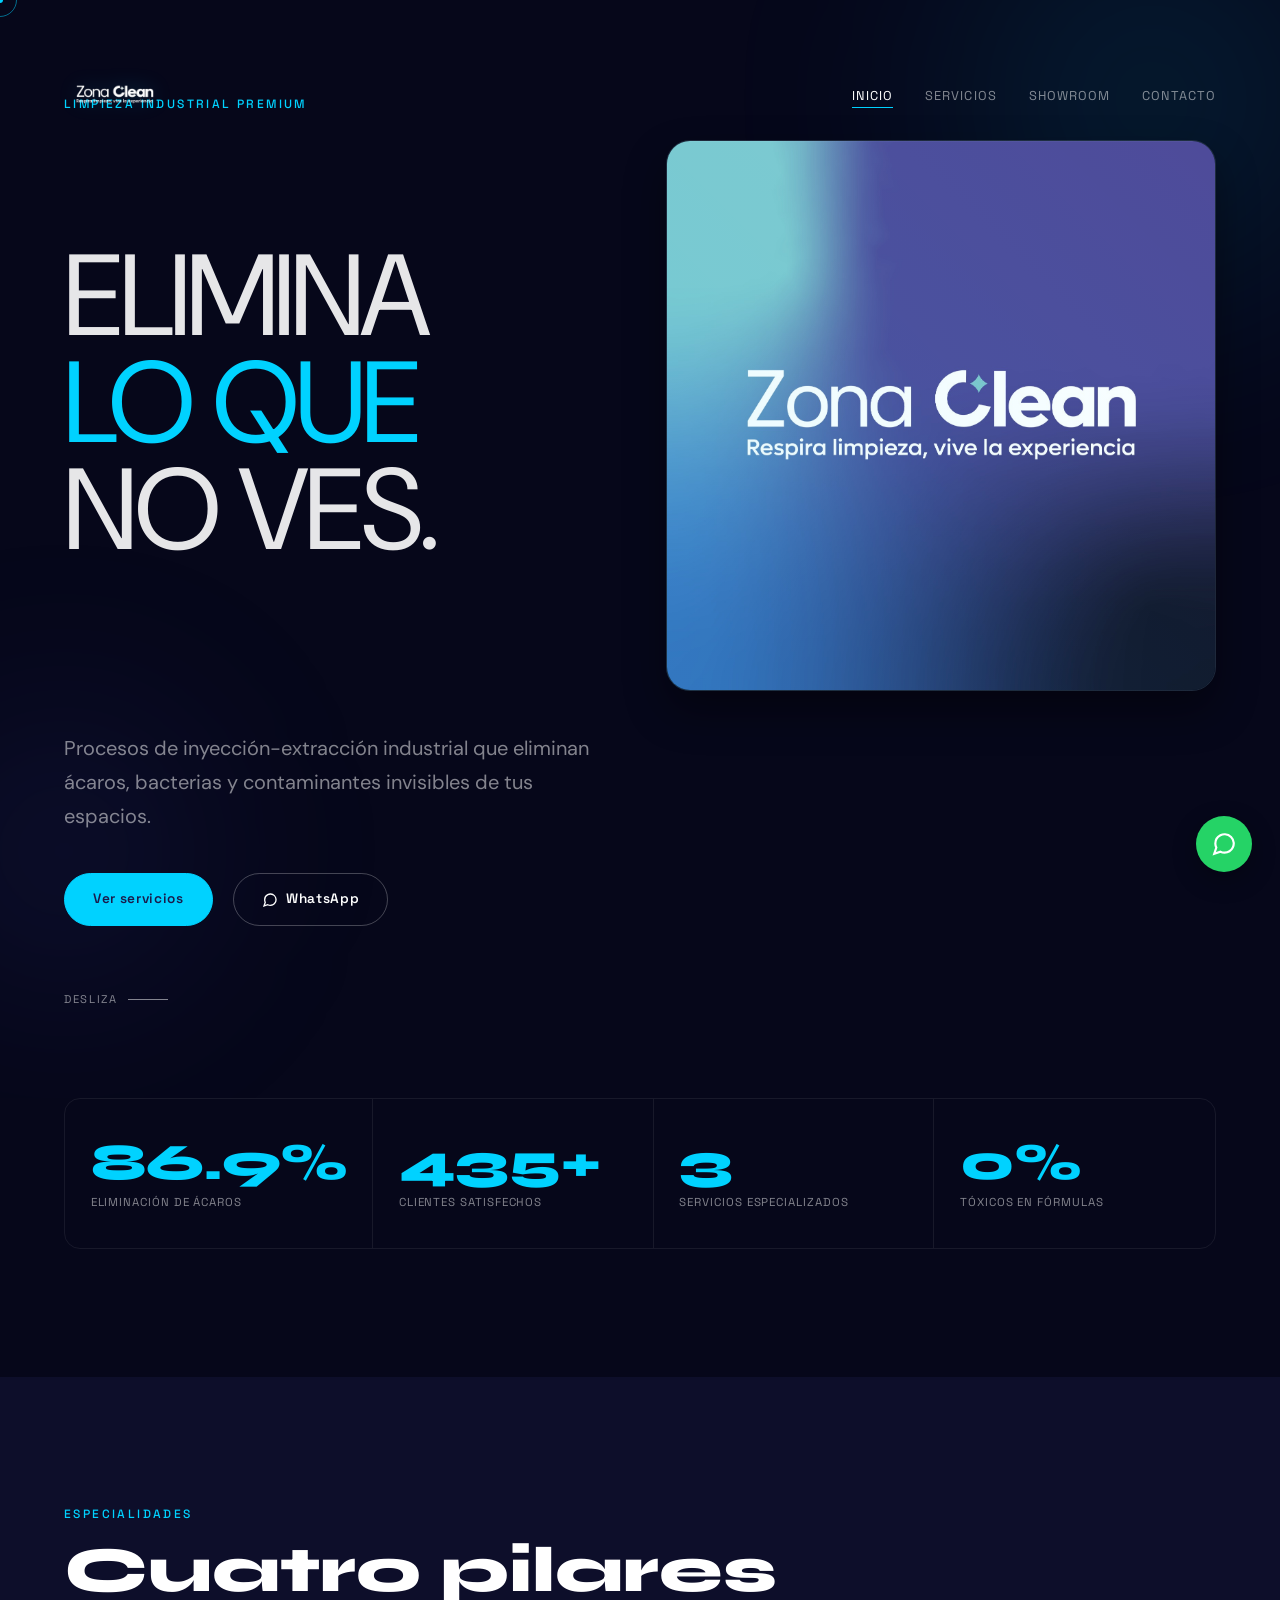
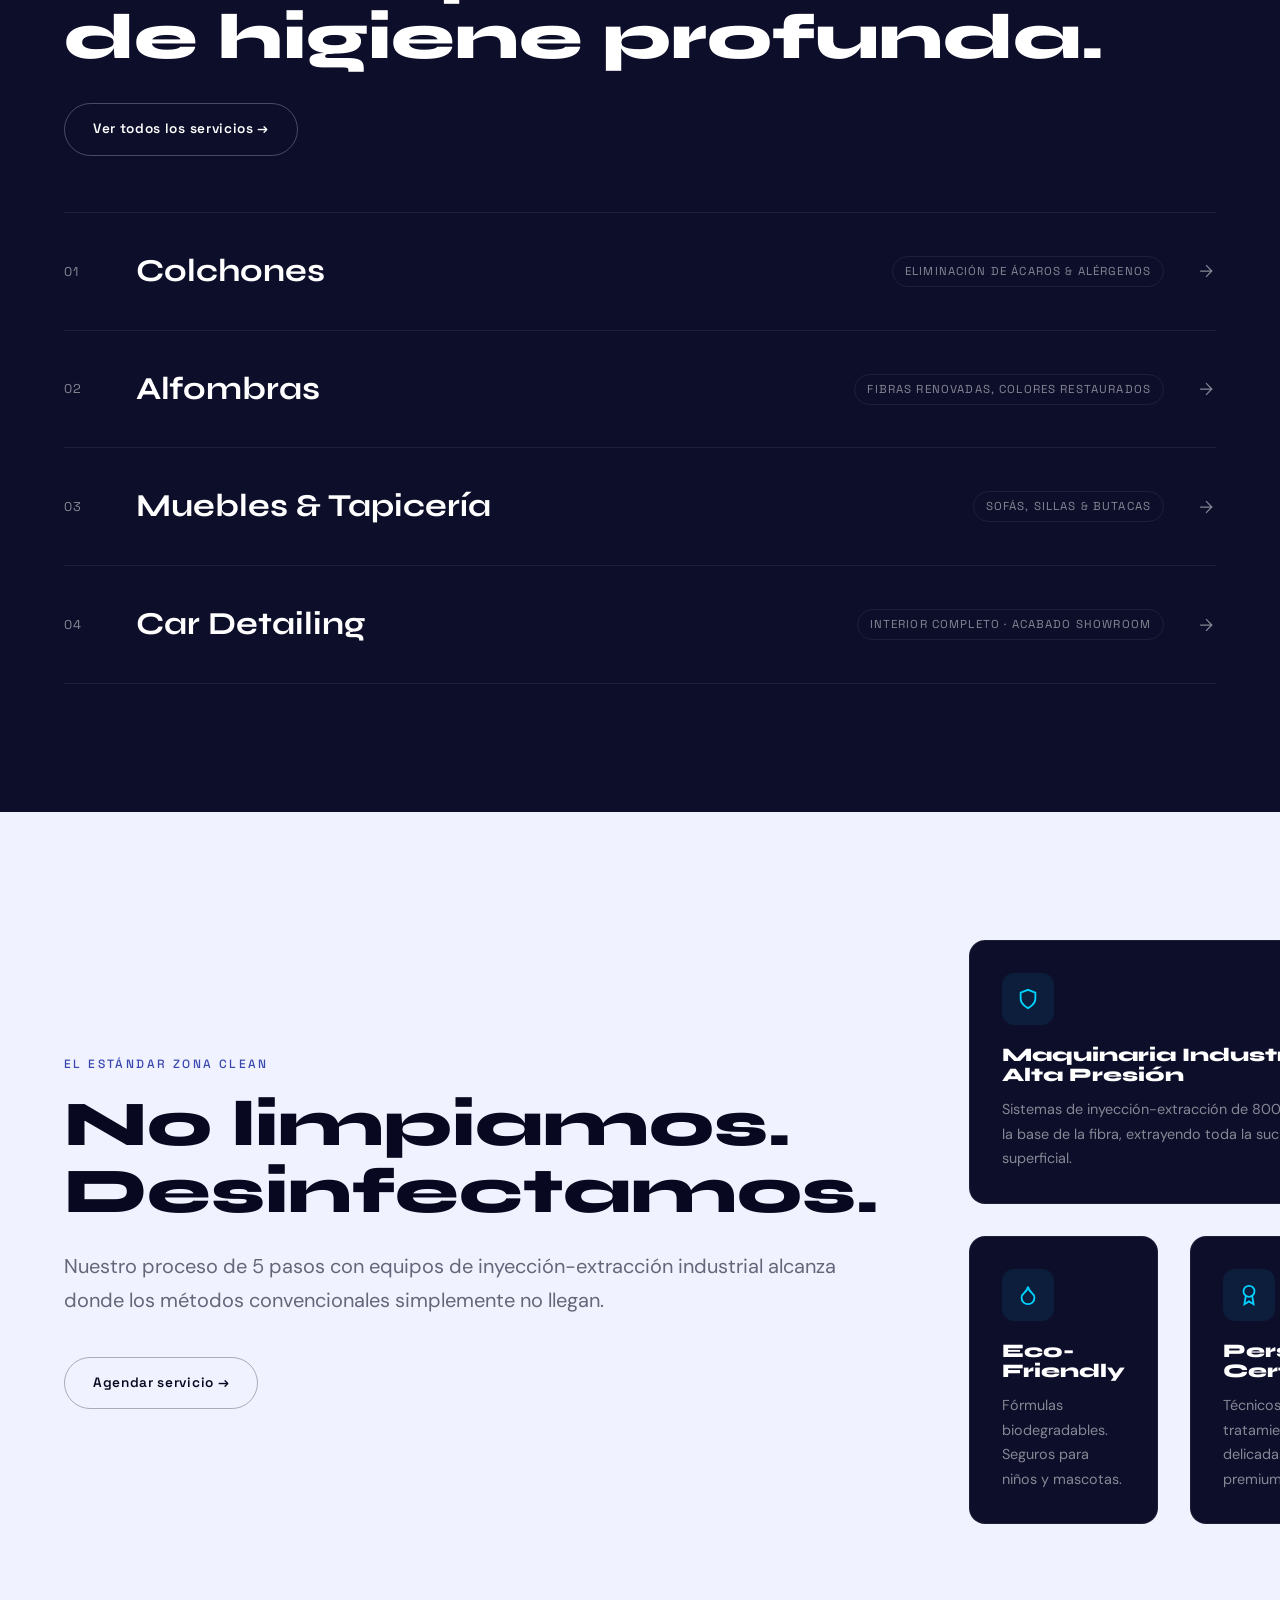
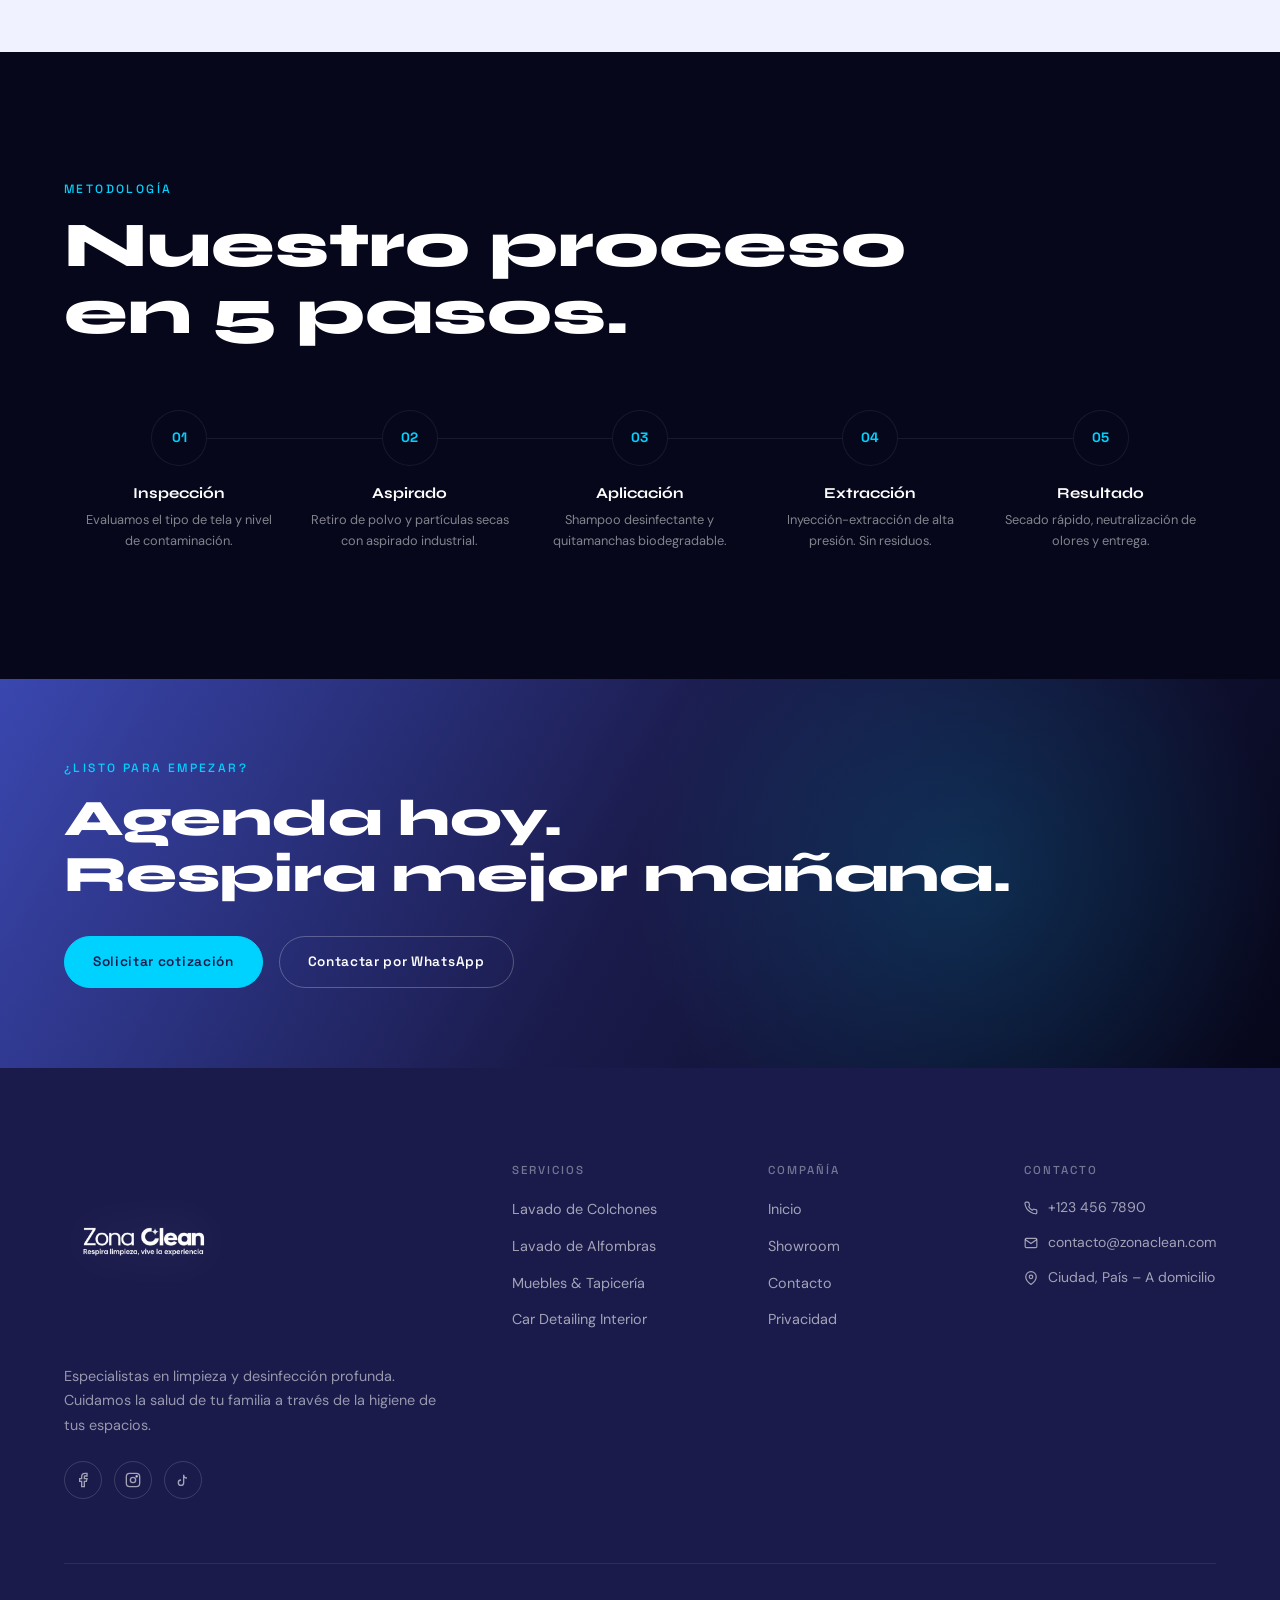
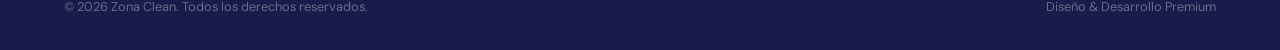
==== index.html @ fa59cd36 "🎬 Showroom actualizado con videos y sofás v2.5" ====
<!DOCTYPE html>
<html lang="es">
<head>
<meta charset="UTF-8">
<meta name="viewport" content="width=device-width,initial-scale=1.0">
<title>Zona Clean | Limpieza & Desinfección Premium</title>
<meta name="description" content="Especialistas en limpieza profunda industrial: colchones, alfombras, muebles y car detailing. Eliminamos el 99.9% de ácaros y contaminantes.">
<link rel="preconnect" href="https://fonts.googleapis.com">
<link rel="preconnect" href="https://fonts.gstatic.com" crossorigin>
<link href="https://fonts.googleapis.com/css2?family=Syne:wght@400;700;800&family=DM+Sans:wght@300;400;500;600&family=Space+Grotesk:wght@300;500;700&display=swap" rel="stylesheet">
<link rel="stylesheet" href="style.css?v=2.5">
</head>
<body>

<!-- Custom Cursor -->
<div id="cursor-dot"></div>
<div id="cursor-ring"></div>

<!-- Mobile Nav -->
<nav class="mobile-nav" id="mobileNav">
  <a href="index.html"     class="nav-link active">Inicio</a>
  <a href="servicios.html" class="nav-link">Servicios</a>
  <a href="galeria.html"   class="nav-link">Showroom</a>
  <a href="contacto.html"  class="nav-link">Contacto</a>
  <a href="contacto.html"  class="btn btn-cta">Cotizar ahora</a>
</nav>

<!-- Header -->
<header class="site-header" id="siteHeader">
  <div class="container">
    <div class="header-inner">
      <a href="index.html" class="logo">
        <img src="images/Logo blanco.png" alt="Zona Clean">
      </a>
      <nav class="nav-links">
        <a href="index.html"     class="nav-link active">Inicio</a>
        <a href="servicios.html" class="nav-link">Servicios</a>
        <a href="galeria.html"   class="nav-link">Showroom</a>
        <a href="contacto.html"  class="nav-link">Contacto</a>
      </nav>
      <a href="contacto.html" class="btn btn-cta" style="display:none" id="headerCTA">Cotizar ahora</a>
      <button class="hamburger" id="hamburger" aria-label="Menú">
        <span></span><span></span><span></span>
      </button>
    </div>
  </div>
</header>

<main>

<!-- ═══ HERO ═══════════════════════════════════════ -->
<section class="hero">
  <div class="hero-orb orb1"></div>
  <div class="hero-orb orb2"></div>
  <div class="container">
    <div class="hero-tag reveal">
      <span class="section-label">Limpieza Industrial Premium</span>
    </div>
    <div class="hero-content-flex">
      <div class="hero-display display reveal reveal-d1">
        <span class="line">Elimina</span>
        <span class="line" style="color:var(--c-accent)">lo que</span>
        <span class="line">no ves.</span>
      </div>
      <div class="hero-image reveal reveal-d2">
        <img src="images/Zona baner.jpeg" alt="Banner Zona Clean">
      </div>
    </div>
    <p class="lead reveal reveal-d3" style="max-width:550px;margin-bottom:2.5rem;margin-top:1.5rem">Procesos de inyección-extracción industrial que eliminan ácaros, bacterias y contaminantes invisibles de tus espacios.</p>
    <div class="hero-actions reveal reveal-d4">
      <a href="servicios.html" class="btn btn-cta">Ver servicios</a>
      <a href="https://wa.me/1234567890" target="_blank" class="btn btn-outline">
        <svg width="16" height="16" viewBox="0 0 24 24" fill="none" stroke="currentColor" stroke-width="2"><path d="M21 11.5a8.38 8.38 0 0 1-.9 3.8 8.5 8.5 0 0 1-7.6 4.7 8.38 8.38 0 0 1-3.8-.9L3 21l1.9-5.7a8.38 8.38 0 0 1-.9-3.8 8.5 8.5 0 0 1 4.7-7.6 8.38 8.38 0 0 1 3.8-.9h.5a8.48 8.48 0 0 1 8 8v.5z"/></svg>
        WhatsApp
      </a>
    </div>
    <div class="hero-scroll reveal reveal-d5" style="margin-top:4rem">
      <span>Desliza</span>
      <div class="scroll-bar"></div>
    </div>
  </div>
</section>

<!-- ═══ STATS ══════════════════════════════════════ -->
<section class="sec" style="padding-top:0">
  <div class="container">
    <div class="stats-grid reveal">
      <div class="stat-item">
        <div class="stat-num"><span data-count="99" data-suffix=".9%">0%</span></div>
        <div class="stat-label">Eliminación de ácaros</div>
      </div>
      <div class="stat-item">
        <div class="stat-num"><span data-count="500" data-suffix="+">0</span></div>
        <div class="stat-label">Clientes satisfechos</div>
      </div>
      <div class="stat-item">
        <div class="stat-num"><span data-count="4" data-suffix="">0</span></div>
        <div class="stat-label">Servicios especializados</div>
      </div>
      <div class="stat-item">
        <div class="stat-num"><span data-count="0" data-suffix="">0</span><span style="color:var(--c-accent)">%</span></div>
        <div class="stat-label">Tóxicos en fórmulas</div>
      </div>
    </div>
  </div>
</section>

<!-- ═══ SERVICIOS ═══════════════════════════════════ -->
<section class="sec sec-mid">
  <div class="container">
    <div style="display:flex;align-items:flex-end;justify-content:space-between;gap:2rem;margin-bottom:3.5rem;flex-wrap:wrap">
      <div class="reveal">
        <span class="section-label" style="display:block;margin-bottom:.75rem">Especialidades</span>
        <h2 class="section-title" style="color:var(--c-white)">Cuatro pilares<br>de higiene profunda.</h2>
      </div>
      <a href="servicios.html" class="btn btn-outline reveal">Ver todos los servicios →</a>
    </div>

    <div class="service-list-items">
      <a href="servicios.html" class="service-list-item reveal">
        <span class="service-num">01</span>
        <span class="service-name" style="color:var(--c-white)">Colchones</span>
        <span class="service-tag">Eliminación de ácaros & alérgenos</span>
        <svg class="service-arrow" width="20" height="20" viewBox="0 0 24 24" fill="none" stroke="currentColor" stroke-width="1.5"><path d="M5 12h14M12 5l7 7-7 7"/></svg>
      </a>
      <a href="servicios.html" class="service-list-item reveal reveal-d1">
        <span class="service-num">02</span>
        <span class="service-name" style="color:var(--c-white)">Alfombras</span>
        <span class="service-tag">Fibras renovadas, colores restaurados</span>
        <svg class="service-arrow" width="20" height="20" viewBox="0 0 24 24" fill="none" stroke="currentColor" stroke-width="1.5"><path d="M5 12h14M12 5l7 7-7 7"/></svg>
      </a>
      <a href="servicios.html" class="service-list-item reveal reveal-d2">
        <span class="service-num">03</span>
        <span class="service-name" style="color:var(--c-white)">Muebles & Tapicería</span>
        <span class="service-tag">Sofás, sillas & butacas</span>
        <svg class="service-arrow" width="20" height="20" viewBox="0 0 24 24" fill="none" stroke="currentColor" stroke-width="1.5"><path d="M5 12h14M12 5l7 7-7 7"/></svg>
      </a>
      <a href="servicios.html" class="service-list-item reveal reveal-d3">
        <span class="service-num">04</span>
        <span class="service-name" style="color:var(--c-white)">Car Detailing</span>
        <span class="service-tag">Interior completo · acabado showroom</span>
        <svg class="service-arrow" width="20" height="20" viewBox="0 0 24 24" fill="none" stroke="currentColor" stroke-width="1.5"><path d="M5 12h14M12 5l7 7-7 7"/></svg>
      </a>
    </div>
  </div>
</section>

<!-- ═══ POR QUÉ ELEGIRNOS ═════════════════════════ -->
<section class="sec sec-light">
  <div class="container">
    <div class="grid2" style="gap:clamp(3rem,7vw,7rem)">
      <div>
        <span class="section-label reveal" style="display:block;margin-bottom:1rem">El Estándar Zona Clean</span>
        <h2 class="section-title reveal reveal-d1" style="margin-bottom:1.5rem">No limpiamos.<br>Desinfectamos.</h2>
        <p class="lead reveal reveal-d2" style="margin-bottom:2.5rem">Nuestro proceso de 5 pasos con equipos de inyección-extracción industrial alcanza donde los métodos convencionales simplemente no llegan.</p>
        <a href="contacto.html" class="btn btn-dark-outline reveal reveal-d3">Agendar servicio →</a>
      </div>
      <div class="grid3 reveal reveal-d1" style="align-items:start">
        <div class="feature-card" style="grid-column:1/-1">
          <div class="feature-icon">
            <svg width="22" height="22" viewBox="0 0 24 24" fill="none" stroke="currentColor" stroke-width="2"><path d="M12 22s8-4 8-10V5l-8-3-8 3v7c0 6 8 10 8 10z"/></svg>
          </div>
          <h3 class="feature-title">Maquinaria Industrial de Alta Presión</h3>
          <p class="feature-text">Sistemas de inyección-extracción de 800 PSI que limpian desde la base de la fibra, extrayendo toda la suciedad, no solo la superficial.</p>
        </div>
        <div class="feature-card">
          <div class="feature-icon">
            <svg width="22" height="22" viewBox="0 0 24 24" fill="none" stroke="currentColor" stroke-width="2"><path d="M12 22a7 7 0 0 0 7-7c0-2-1-3.9-3-5.5s-3.5-4-4-6.5c-.5 2.5-2 4.9-4 6.5C6 11.1 5 13 5 15a7 7 0 0 0 7 7z"/></svg>
          </div>
          <h3 class="feature-title">Eco-Friendly</h3>
          <p class="feature-text">Fórmulas biodegradables. Seguros para niños y mascotas.</p>
        </div>
        <div class="feature-card">
          <div class="feature-icon">
            <svg width="22" height="22" viewBox="0 0 24 24" fill="none" stroke="currentColor" stroke-width="2"><circle cx="12" cy="8" r="6"/><path d="M15.477 12.89 17 22l-5-3-5 3 1.523-9.11"/></svg>
          </div>
          <h3 class="feature-title">Personal Certificado</h3>
          <p class="feature-text">Técnicos capacitados en tratamiento de telas delicadas y tapizados premium.</p>
        </div>
      </div>
    </div>
  </div>
</section>

<!-- ═══ PROCESO ════════════════════════════════════ -->
<section class="sec">
  <div class="container">
    <div class="text-center" style="margin-bottom:4rem">
      <span class="section-label reveal" style="display:block;margin-bottom:.75rem">Metodología</span>
      <h2 class="section-title reveal reveal-d1" style="color:var(--c-white)">Nuestro proceso<br>en 5 pasos.</h2>
    </div>
    <div class="process-steps reveal">
      <div class="process-step">
        <div class="step-num">01</div>
        <h4 class="step-title">Inspección</h4>
        <p class="step-text">Evaluamos el tipo de tela y nivel de contaminación.</p>
      </div>
      <div class="process-step">
        <div class="step-num">02</div>
        <h4 class="step-title">Aspirado</h4>
        <p class="step-text">Retiro de polvo y partículas secas con aspirado industrial.</p>
      </div>
      <div class="process-step">
        <div class="step-num">03</div>
        <h4 class="step-title">Aplicación</h4>
        <p class="step-text">Shampoo desinfectante y quitamanchas biodegradable.</p>
      </div>
      <div class="process-step">
        <div class="step-num">04</div>
        <h4 class="step-title">Extracción</h4>
        <p class="step-text">Inyección-extracción de alta presión. Sin residuos.</p>
      </div>
      <div class="process-step">
        <div class="step-num">05</div>
        <h4 class="step-title">Resultado</h4>
        <p class="step-text">Secado rápido, neutralización de olores y entrega.</p>
      </div>
    </div>
  </div>
</section>

<!-- ═══ CTA BAND ════════════════════════════════════ -->
<section class="cta-band">
  <div class="container">
    <div class="cta-inner">
      <div class="reveal">
        <span class="section-label" style="display:block;margin-bottom:.75rem">¿Listo para empezar?</span>
        <h2 style="font-size:clamp(2rem,4vw,3.5rem);color:var(--c-white);font-family:var(--font-display);line-height:1.1">Agenda hoy.<br>Respira mejor mañana.</h2>
      </div>
      <div style="display:flex;gap:1rem;flex-wrap:wrap" class="reveal reveal-d2">
        <a href="contacto.html"                class="btn btn-cta">Solicitar cotización</a>
        <a href="https://wa.me/1234567890" target="_blank" class="btn btn-outline">Contactar por WhatsApp</a>
      </div>
    </div>
  </div>
</section>

</main>

<!-- ═══ FOOTER ══════════════════════════════════════ -->
<footer class="site-footer">
  <div class="container">
    <div class="footer-grid">
      <div>
        <img src="images/Logo blanco.png" alt="Zona Clean" class="footer-logo">
        <p class="footer-desc">Especialistas en limpieza y desinfección profunda. Cuidamos la salud de tu familia a través de la higiene de tus espacios.</p>
        <div class="social-row">
          <a href="#" class="social-btn" aria-label="Facebook">
            <svg width="16" height="16" viewBox="0 0 24 24" fill="none" stroke="currentColor" stroke-width="2"><path d="M18 2h-3a5 5 0 0 0-5 5v3H7v4h3v8h4v-8h3l1-4h-4V7a1 1 0 0 1 1-1h3z"/></svg>
          </a>
          <a href="#" class="social-btn" aria-label="Instagram">
            <svg width="16" height="16" viewBox="0 0 24 24" fill="none" stroke="currentColor" stroke-width="2"><rect x="2" y="2" width="20" height="20" rx="5"/><circle cx="12" cy="12" r="4"/><circle cx="17.5" cy="6.5" r="1" fill="currentColor"/></svg>
          </a>
          <a href="#" class="social-btn" aria-label="TikTok">
            <svg width="16" height="16" viewBox="0 0 24 24" fill="none" stroke="currentColor" stroke-width="2"><path d="M9 12a4 4 0 1 0 4 4V4a5 5 0 0 0 5 5"/></svg>
          </a>
        </div>
      </div>
      <div>
        <h4 class="footer-heading">Servicios</h4>
        <ul class="footer-links">
          <li><a href="servicios.html">Lavado de Colchones</a></li>
          <li><a href="servicios.html">Lavado de Alfombras</a></li>
          <li><a href="servicios.html">Muebles & Tapicería</a></li>
          <li><a href="servicios.html">Car Detailing Interior</a></li>
        </ul>
      </div>
      <div>
        <h4 class="footer-heading">Compañía</h4>
        <ul class="footer-links">
          <li><a href="index.html">Inicio</a></li>
          <li><a href="galeria.html">Showroom</a></li>
          <li><a href="contacto.html">Contacto</a></li>
          <li><a href="#">Privacidad</a></li>
        </ul>
      </div>
      <div>
        <h4 class="footer-heading">Contacto</h4>
        <div class="footer-contact-item">
          <svg width="14" height="14" viewBox="0 0 24 24" fill="none" stroke="currentColor" stroke-width="2"><path d="M22 16.92v3a2 2 0 0 1-2.18 2 19.79 19.79 0 0 1-8.63-3.07A19.5 19.5 0 0 1 4.69 13a19.79 19.79 0 0 1-3.07-8.67A2 2 0 0 1 3.6 2h3a2 2 0 0 1 2 1.72c.127.96.361 1.903.7 2.81a2 2 0 0 1-.45 2.11L8.09 9.91a16 16 0 0 0 6 6l1.27-1.27a2 2 0 0 1 2.11-.45c.907.339 1.85.573 2.81.7A2 2 0 0 1 22 16.92z"/></svg>
          +123 456 7890
        </div>
        <div class="footer-contact-item">
          <svg width="14" height="14" viewBox="0 0 24 24" fill="none" stroke="currentColor" stroke-width="2"><path d="M4 4h16c1.1 0 2 .9 2 2v12c0 1.1-.9 2-2 2H4c-1.1 0-2-.9-2-2V6c0-1.1.9-2 2-2z"/><polyline points="22,6 12,13 2,6"/></svg>
          contacto@zonaclean.com
        </div>
        <div class="footer-contact-item">
          <svg width="14" height="14" viewBox="0 0 24 24" fill="none" stroke="currentColor" stroke-width="2"><path d="M21 10c0 7-9 13-9 13s-9-6-9-13a9 9 0 0 1 18 0z"/><circle cx="12" cy="10" r="3"/></svg>
          Ciudad, País – A domicilio
        </div>
      </div>
    </div>
    <div class="footer-bottom">
      <p class="footer-copy">&copy; 2026 Zona Clean. Todos los derechos reservados.</p>
      <p class="footer-copy">Diseño & Desarrollo Premium</p>
    </div>
  </div>
</footer>

<!-- WA Float -->
<a href="https://wa.me/1234567890" target="_blank" class="wa-float" aria-label="WhatsApp">
  <svg viewBox="0 0 24 24" width="26" height="26" stroke="currentColor" stroke-width="2" fill="none"><path d="M21 11.5a8.38 8.38 0 0 1-.9 3.8 8.5 8.5 0 0 1-7.6 4.7 8.38 8.38 0 0 1-3.8-.9L3 21l1.9-5.7a8.38 8.38 0 0 1-.9-3.8 8.5 8.5 0 0 1 4.7-7.6 8.38 8.38 0 0 1 3.8-.9h.5a8.48 8.48 0 0 1 8 8v.5z"/></svg>
</a>

<script>
// Show CTA after scroll
const headerCTA = document.getElementById('headerCTA');
window.addEventListener('scroll', () => {
  if (headerCTA) headerCTA.style.display = window.scrollY > 200 ? 'inline-flex' : 'none';
}, { passive: true });
</script>
<script src="main.js?v=2.5"></script>
</body>
</html>
---- style.css ----
@import url('https://fonts.googleapis.com/css2?family=Syne:wght@400;700;800&family=DM+Sans:wght@300;400;500;600&family=Space+Grotesk:wght@300;500;700&display=swap');

:root {
  --c-bg: #06071A;
  --c-bg2: #0D0E2A;
  --c-primary: #1A1B4B;
  --c-secondary: #3A47AF;
  --c-accent: #00D2FF;
  --c-teal: #4EBABA;
  --c-white: #FFFFFF;
  --c-text: rgba(255,255,255,0.9);
  --c-muted: rgba(255,255,255,0.5);
  --c-border: rgba(255,255,255,0.07);
  --c-light: #F0F2FF;
  --c-light-text: #080920;
  --font-display: 'Syne', sans-serif;
  --font-body: 'DM Sans', sans-serif;
  --font-mono: 'Space Grotesk', sans-serif;
  --ease: cubic-bezier(0.16,1,0.3,1);
}

*,*::before,*::after{box-sizing:border-box;margin:0;padding:0}
html{overflow-x:hidden;scroll-behavior:smooth}
body{font-family:var(--font-body);background:var(--c-bg);color:var(--c-text);line-height:1.65;overflow-x:hidden}
img{max-width:100%;height:auto;display:block}
a{text-decoration:none;color:inherit}
ul{list-style:none}
button{font-family:inherit;cursor:pointer;border:none;background:none}

/* ─── CURSOR ─── */
#cursor-dot,#cursor-ring{position:fixed;pointer-events:none;z-index:9999;border-radius:50%;transform:translate(-50%,-50%)}
#cursor-dot{width:6px;height:6px;background:var(--c-accent);transition:transform .1s}
#cursor-ring{width:34px;height:34px;border:1.5px solid rgba(0,210,255,0.5);transition:width .35s var(--ease),height .35s var(--ease),opacity .35s}
body.cursor-grow #cursor-ring{width:56px;height:56px;opacity:.4}

/* ─── TYPOGRAPHY ─── */
h1,h2,h3,h4,h5{font-family:var(--font-display);font-weight:800;line-height:1.05;overflow-wrap:break-word;word-wrap:break-word}
.display{font-size:clamp(4rem,9vw,9.5rem);letter-spacing:-0.03em;text-transform:uppercase;line-height:.93;overflow-wrap:break-word;word-wrap:break-word}
.section-label{font-family:var(--font-mono);font-size:.75rem;letter-spacing:.2em;text-transform:uppercase;color:var(--c-accent);font-weight:500}
.section-title{font-size:clamp(2.2rem,5vw,4rem);line-height:1.05}
.lead{font-size:clamp(1rem,1.8vw,1.25rem);color:var(--c-muted);line-height:1.7}

/* ─── LAYOUT ─── */
.container{width:100%;max-width:1280px;margin:0 auto;padding:0 clamp(20px,5vw,72px)}
.sec{padding:clamp(5rem,10vw,9rem) 0}
.sec-light{background:var(--c-light);color:var(--c-light-text)}
.sec-light h1,.sec-light h2,.sec-light h3,.sec-light h4,.sec-light h5{color:var(--c-light-text)}
.sec-light .section-label{color:var(--c-secondary)}
.sec-light .lead{color:rgba(8,9,32,0.6)}
.sec-mid{background:var(--c-bg2)}
.grid2{display:grid;grid-template-columns:1fr 1fr;gap:clamp(2rem,5vw,5rem);align-items:center}
.grid3{display:grid;grid-template-columns:repeat(3,1fr);gap:2rem}
.grid4{display:grid;grid-template-columns:repeat(4,1fr);gap:1.5rem}

/* ─── HEADER ─── */
.site-header{position:fixed;top:0;left:0;width:100%;z-index:500;padding:clamp(14px,4vw,45px) 0;transition:padding .4s var(--ease),background .4s var(--ease)}
.site-header.scrolled{padding:10px 0;background:rgba(6,7,26,.95);backdrop-filter:blur(18px);border-bottom:1px solid var(--c-border)}
.header-inner{display:flex;align-items:center;justify-content:space-between;gap:1rem}
.logo img{height:clamp(44px, 8vw, 155px);width:auto;transition:all .4s var(--ease);filter:drop-shadow(0 0 10px rgba(0,210,255,0.2))}
.site-header.scrolled .logo img{height:clamp(38px, 6vw, 105px)}
.nav-links{display:flex;align-items:center;gap:32px}
.nav-link{font-family:var(--font-mono);font-size:.8rem;letter-spacing:.08em;text-transform:uppercase;color:var(--c-muted);transition:color .2s;position:relative;padding-bottom:2px}
.nav-link::after{content:'';position:absolute;bottom:0;left:0;width:0;height:1px;background:var(--c-accent);transition:width .3s var(--ease)}
.nav-link:hover,.nav-link.active{color:var(--c-white)}
.nav-link:hover::after,.nav-link.active::after{width:100%}

/* hamburger */
.hamburger{display:none;flex-direction:column;gap:5px;padding:4px;z-index:501}
.hamburger span{display:block;width:22px;height:2px;background:var(--c-white);transition:all .3s var(--ease);transform-origin:center}
.hamburger.open span:nth-child(1){transform:rotate(45deg) translate(5px,5px)}
.hamburger.open span:nth-child(2){opacity:0;transform:scaleX(0)}
.hamburger.open span:nth-child(3){transform:rotate(-45deg) translate(5px,-5px)}
.mobile-nav{display:none;position:fixed;inset:0;background:rgba(6,7,26,.98);backdrop-filter:blur(24px);z-index:400;flex-direction:column;align-items:center;justify-content:center;gap:2.5rem}
.mobile-nav.open{display:flex}
.mobile-nav .nav-link{font-size:1.75rem;letter-spacing:.05em;color:var(--c-white)}
.mobile-nav .btn-cta{margin-top:1rem;font-size:1rem}

/* ─── BUTTONS ─── */
.btn{display:inline-flex;align-items:center;gap:8px;padding:14px 28px;font-family:var(--font-mono);font-size:.85rem;font-weight:600;letter-spacing:.05em;border-radius:100px;transition:all .3s var(--ease);border:1.5px solid transparent;white-space:nowrap}
.btn-cta{background:var(--c-accent);color:var(--c-primary);border-color:var(--c-accent)}
.btn-cta:hover{box-shadow:0 0 32px rgba(0,210,255,.55);transform:translateY(-2px) scale(1.03)}
.btn-outline{border-color:rgba(255,255,255,.25);color:var(--c-white)}
.btn-outline:hover{border-color:var(--c-accent);color:var(--c-accent)}
.btn-dark-outline{border-color:rgba(8,9,32,.3);color:var(--c-light-text)}
.btn-dark-outline:hover{border-color:var(--c-secondary);color:var(--c-secondary)}

/* ─── HERO ─── */
.hero{min-height:100vh;display:flex;flex-direction:column;justify-content:flex-end;padding-top:90px;padding-bottom:clamp(3rem,7vw,6rem);position:relative;overflow:hidden}
.hero-orb{position:absolute;border-radius:50%;pointer-events:none;filter:blur(90px)}
.orb1{width:clamp(400px,50vw,750px);height:clamp(400px,50vw,750px);background:radial-gradient(circle,rgba(0,210,255,.12) 0%,transparent 70%);top:-20%;right:-15%;animation:orb 10s ease-in-out infinite alternate}
.orb2{width:clamp(250px,30vw,500px);height:clamp(250px,30vw,500px);background:radial-gradient(circle,rgba(58,71,175,.2) 0%,transparent 70%);bottom:5%;left:-10%;animation:orb 14s ease-in-out infinite alternate-reverse}
@keyframes orb{to{transform:translate(30px,20px) scale(1.08)}}
.hero-tag{margin-bottom:1.5rem}
.hero-display{margin-bottom:1.5rem}
.hero-display .line{overflow:hidden;display:block}
.hero-display .word{display:inline-block}
.hero-content-flex{display:flex;align-items:center;justify-content:space-between;gap:4rem;margin-bottom:2.5rem}
.hero-image{flex:1;max-width:550px;position:relative}
.hero-image img{width:100%;height:auto;border-radius:24px;box-shadow:0 20px 40px rgba(0,0,0,0.4);border:1px solid rgba(255,255,255,0.1)}
.hero-image::after{content:'';position:absolute;inset:0;border-radius:24px;background:linear-gradient(45deg, var(--c-accent), transparent);opacity:0.1;pointer-events:none}
.hero-image::after{content:'';position:absolute;inset:0;border-radius:24px;background:linear-gradient(45deg, var(--c-accent), transparent);opacity:0.1;pointer-events:none}
.hero-scroll{display:flex;align-items:center;gap:10px;font-family:var(--font-mono);font-size:.7rem;letter-spacing:.15em;text-transform:uppercase;color:var(--c-muted)}
.scroll-bar{width:40px;height:1px;background:var(--c-muted);position:relative;overflow:hidden}
.scroll-bar::after{content:'';position:absolute;top:0;left:-100%;width:100%;height:100%;background:var(--c-accent);animation:scrollbar 2s ease infinite}
@keyframes scrollbar{to{left:100%}}
.hero-actions{display:flex;align-items:center;gap:1.25rem;flex-wrap:wrap}

/* ─── STATS ─── */
.stats-grid{display:grid;grid-template-columns:repeat(4,1fr);gap:0;border:1px solid var(--c-border);border-radius:16px;overflow:hidden}
.stat-item{padding:clamp(1.25rem,3vw,3.5rem) clamp(1rem,2vw,2.5rem);border-right:1px solid var(--c-border);position:relative}
.stat-item:last-child{border-right:none}
.stat-num{font-family:var(--font-display);font-size:clamp(1.6rem,4vw,4.5rem);font-weight:800;color:var(--c-white);line-height:1;margin-bottom:.4rem;white-space:nowrap}
.stat-num span{color:var(--c-accent)}
.stat-label{font-family:var(--font-mono);font-size:clamp(.6rem,.9vw,.78rem);letter-spacing:.08em;text-transform:uppercase;color:var(--c-muted);line-height:1.3}

/* ─── SERVICE ITEMS ─── */
.service-list-items{display:flex;flex-direction:column}
.service-list-item{display:flex;align-items:center;gap:2rem;padding:2rem 0;border-bottom:1px solid var(--c-border);cursor:pointer;transition:all .3s var(--ease);position:relative;overflow:hidden}
.service-list-item:first-child{border-top:1px solid var(--c-border)}
.service-list-item::before{content:'';position:absolute;top:0;left:0;width:0;height:100%;background:rgba(0,210,255,.04);transition:width .4s var(--ease);z-index:0}
.service-list-item:hover::before{width:100%}
.service-list-item>*{position:relative;z-index:1}
.service-num{font-family:var(--font-mono);font-size:.8rem;letter-spacing:.1em;color:var(--c-muted);min-width:40px}
.service-name{font-family:var(--font-display);font-size:clamp(1.3rem,2.5vw,2rem);font-weight:700;flex:1;transition:color .3s}
.service-list-item:hover .service-name{color:var(--c-accent)}
.service-tag{font-family:var(--font-mono);font-size:.72rem;letter-spacing:.1em;text-transform:uppercase;color:var(--c-muted);border:1px solid var(--c-border);padding:5px 12px;border-radius:100px;transition:all .3s}
.service-list-item:hover .service-tag{border-color:var(--c-accent);color:var(--c-accent)}
.service-arrow{color:var(--c-muted);transition:transform .3s var(--ease),color .3s}
.service-list-item:hover .service-arrow{transform:translateX(6px);color:var(--c-accent)}

/* ─── WHY US (Feature Cards) ─── */
.feature-card{padding:2rem;border:1px solid var(--c-border);border-radius:var(--r-lg,16px);transition:all .35s var(--ease);background:var(--c-bg2)}
.feature-card:hover{border-color:rgba(0,210,255,.25);transform:translateY(-6px);background:rgba(0,210,255,.04)}
.feature-icon{width:52px;height:52px;border-radius:12px;background:rgba(0,210,255,.08);display:flex;align-items:center;justify-content:center;margin-bottom:1.25rem;color:var(--c-accent)}
.feature-title{font-size:1.2rem;margin-bottom:.75rem;color:var(--c-white) !important}
.feature-text{font-size:.9rem;color:var(--c-muted);line-height:1.7}

/* ─── PROCESS ─── */
.process-steps{display:grid;grid-template-columns:repeat(5,1fr);gap:0;position:relative}
.process-steps::before{content:'';position:absolute;top:28px;left:10%;right:10%;height:1px;background:var(--c-border);z-index:0}
.process-step{display:flex;flex-direction:column;align-items:center;text-align:center;padding:0 1rem;position:relative;z-index:1}
.step-num{width:56px;height:56px;border-radius:50%;background:var(--c-bg);border:1px solid var(--c-border);display:flex;align-items:center;justify-content:center;font-family:var(--font-mono);font-size:.85rem;font-weight:700;color:var(--c-accent);margin-bottom:1.25rem;transition:all .3s var(--ease)}
.process-step:hover .step-num{background:var(--c-accent);color:var(--c-primary);border-color:var(--c-accent);box-shadow:0 0 20px rgba(0,210,255,.4)}
.step-title{font-family:var(--font-display);font-size:.95rem;font-weight:700;margin-bottom:.5rem;color:var(--c-white)}
.step-text{font-size:.8rem;color:var(--c-muted);line-height:1.6}

/* ─── CTA BANNER ─── */
.cta-band{background:linear-gradient(120deg,var(--c-secondary),var(--c-primary) 50%,var(--c-bg) 100%);position:relative;overflow:hidden}
.cta-band::before{content:'';position:absolute;top:-50%;right:-5%;width:60%;height:200%;background:radial-gradient(circle,rgba(0,210,255,.15) 0%,transparent 60%);pointer-events:none}
.cta-inner{display:flex;align-items:center;justify-content:space-between;gap:2rem;flex-wrap:wrap;padding:clamp(3rem,7vw,5rem) 0}

/* ─── SERVICES PAGE ─── */
.service-detail{display:grid;grid-template-columns:1fr 1.1fr;gap:clamp(3rem,6vw,6rem);align-items:center;padding:clamp(4rem,8vw,7rem) 0;border-bottom:1px solid var(--c-border)}
.service-detail:last-child{border-bottom:none}
.service-detail.reverse{direction:rtl}.service-detail.reverse>*{direction:ltr}
.svc-visual{border-radius:20px;overflow:hidden;aspect-ratio:4/3;background:var(--c-bg2);display:flex;align-items:center;justify-content:center;border:1px solid var(--c-border);position:relative}
.svc-visual-placeholder{display:flex;flex-direction:column;align-items:center;justify-content:center;gap:1rem;color:var(--c-muted);font-family:var(--font-mono);font-size:.8rem;letter-spacing:.1em}
.svc-number{font-family:var(--font-display);font-size:clamp(5rem,10vw,9rem);font-weight:800;color:rgba(0,210,255,.06);line-height:1;margin-bottom:-.5rem}
.svc-checklist{display:flex;flex-direction:column;gap:.85rem;margin:1.5rem 0}
.svc-check{display:flex;align-items:flex-start;gap:.75rem;font-size:.9rem;color:var(--c-muted)}
.svc-check svg{color:var(--c-accent);flex-shrink:0;margin-top:3px}
.price-pill{display:inline-flex;align-items:center;gap:.5rem;padding:8px 18px;background:rgba(0,210,255,.08);border:1px solid rgba(0,210,255,.2);border-radius:100px;color:var(--c-accent);font-family:var(--font-mono);font-size:.85rem;font-weight:600;margin-bottom:1.5rem}

/* ─── SHOWROOM / SLIDER ─── */
.ba-wrap{max-width:860px;margin:0 auto;position:relative}
.ba-container{width:100%;aspect-ratio:16/9;border-radius:20px;overflow:hidden;position:relative;user-select:none;box-shadow:0 30px 80px rgba(0,0,0,.5)}
.ba-panel{position:absolute;inset:0;display:flex;align-items:center;justify-content:center;font-family:var(--font-mono);font-size:1.5rem;color:rgba(255,255,255,.3)}
.ba-before{background:linear-gradient(135deg,#2a1a0a,#5a3a1a)}
.ba-after{background:linear-gradient(135deg,var(--c-secondary),var(--c-teal));clip-path:inset(0 50% 0 0)}
.ba-handle{position:absolute;top:0;left:50%;transform:translateX(-50%);height:100%;width:3px;background:var(--c-white);z-index:10;cursor:ew-resize}
.ba-btn{position:absolute;top:50%;left:50%;transform:translate(-50%,-50%);width:44px;height:44px;background:var(--c-white);border-radius:50%;display:flex;align-items:center;justify-content:center;box-shadow:0 4px 20px rgba(0,0,0,.3)}
.ba-label{position:absolute;top:16px;padding:5px 14px;border-radius:100px;background:rgba(0,0,0,.55);backdrop-filter:blur(8px);color:var(--c-white);font-family:var(--font-mono);font-size:.7rem;letter-spacing:.12em;text-transform:uppercase;pointer-events:none;z-index:11}
.ba-label-before{right:16px}.ba-label-after{left:16px}

/* ─── GALLERY GRID ─── */
.gallery-masonry{columns:3;gap:1.25rem}
.gallery-item{break-inside:avoid;margin-bottom:1.25rem;border-radius:14px;overflow:hidden;position:relative;background:var(--c-bg2);border:1px solid var(--c-border)}
.gallery-placeholder{aspect-ratio:1;display:flex;align-items:center;justify-content:center;color:var(--c-muted);font-family:var(--font-mono);font-size:.75rem;letter-spacing:.1em}
.gallery-item:nth-child(even) .gallery-placeholder{aspect-ratio:4/5}
.gallery-overlay{position:absolute;inset:0;background:linear-gradient(to top,rgba(6,7,26,.9),transparent 50%);opacity:0;transition:opacity .3s;display:flex;align-items:flex-end;padding:1.25rem}
.gallery-item:hover .gallery-overlay{opacity:1}
.gallery-caption{font-family:var(--font-mono);font-size:.75rem;letter-spacing:.1em;color:var(--c-white);text-transform:uppercase}

/* ─── CONTACT ─── */
.contact-grid{display:grid;grid-template-columns:1fr 1.4fr;gap:clamp(3rem,5vw,5rem);align-items:start}
.contact-info-item{display:flex;align-items:center;gap:1.25rem;padding:1.5rem;border:1px solid var(--c-border);border-radius:14px;margin-bottom:1rem;transition:all .3s var(--ease)}
.contact-info-item:hover{border-color:rgba(0,210,255,.2);background:rgba(0,210,255,.03)}
.ci-icon{width:46px;height:46px;flex-shrink:0;border-radius:10px;background:rgba(0,210,255,.08);display:flex;align-items:center;justify-content:center;color:var(--c-accent)}
.ci-label{font-family:var(--font-mono);font-size:.7rem;letter-spacing:.12em;text-transform:uppercase;color:var(--c-muted);margin-bottom:4px}
.ci-value{font-size:.95rem;color:var(--c-text);font-weight:500}
.form-card{background:var(--c-bg2);border:1px solid var(--c-border);border-radius:20px;padding:clamp(2rem,4vw,3rem)}
.form-row{display:grid;grid-template-columns:1fr 1fr;gap:1.25rem}
.form-group{display:flex;flex-direction:column;gap:.5rem;margin-bottom:1.25rem}
.form-label{font-family:var(--font-mono);font-size:.72rem;letter-spacing:.12em;text-transform:uppercase;color:var(--c-muted)}
.form-control{background:rgba(255,255,255,.04);border:1px solid var(--c-border);border-radius:10px;padding:13px 16px;color:var(--c-white);font-family:var(--font-body);font-size:.95rem;transition:all .25s var(--ease);width:100%}
.form-control::placeholder{color:rgba(255,255,255,.25)}
.form-control:focus{outline:none;border-color:rgba(0,210,255,.4);background:rgba(0,210,255,.03);box-shadow:0 0 0 3px rgba(0,210,255,.08)}
select.form-control option{background:var(--c-bg);color:var(--c-white)}
textarea.form-control{resize:vertical;min-height:110px}
.form-success{display:none;padding:14px;border-radius:10px;background:rgba(78,186,186,.1);border:1px solid rgba(78,186,186,.25);color:var(--c-teal);font-family:var(--font-mono);font-size:.85rem;text-align:center;margin-top:1rem}
.form-success.show{display:block}

/* ─── PAGE HERO (inner pages) ─── */
.page-hero{padding:clamp(8rem,14vw,12rem) 0 clamp(3rem,6vw,5rem);position:relative;overflow:hidden}
.page-hero .hero-orb{top:-30%;right:-10%}

/* ─── FOOTER ─── */
.site-footer{background:var(--c-primary);padding:clamp(4rem,8vw,6rem) 0 2rem}
.footer-grid{display:grid;grid-template-columns:2fr 1fr 1fr 1fr;gap:clamp(2rem, 5vw, 4rem);margin-bottom:4rem}
.footer-logo{height:clamp(90px, 15vw, 160px);width:auto;margin-bottom:2.5rem;filter:drop-shadow(0 0 25px rgba(255,255,255,0.15));transition:transform .3s var(--ease)}
.footer-logo:hover{transform:scale(1.02)}
.footer-desc{font-size:.9rem;color:rgba(255,255,255,.55);line-height:1.7;margin-bottom:1.5rem}
.footer-heading{font-family:var(--font-mono);font-size:.72rem;letter-spacing:.18em;text-transform:uppercase;color:rgba(255,255,255,.4);margin-bottom:1.25rem;font-weight:500}
.footer-links li{margin-bottom:.65rem}
.footer-links a{color:rgba(255,255,255,.6);font-size:.9rem;transition:color .2s}
.footer-links a:hover{color:var(--c-accent)}
.footer-contact-item{display:flex;align-items:center;gap:.65rem;color:rgba(255,255,255,.6);font-size:.875rem;margin-bottom:.75rem}
.social-row{display:flex;gap:.75rem;margin-top:1rem}
.social-btn{width:38px;height:38px;border-radius:50%;border:1px solid rgba(255,255,255,.15);display:flex;align-items:center;justify-content:center;color:rgba(255,255,255,.6);transition:all .25s}
.social-btn:hover{border-color:var(--c-accent);color:var(--c-accent);transform:translateY(-2px)}
.footer-bottom{padding-top:2rem;border-top:1px solid rgba(255,255,255,.08);display:flex;align-items:center;justify-content:space-between;flex-wrap:wrap;gap:1rem}
.footer-copy{color:rgba(255,255,255,.35);font-size:.8rem}

/* ─── WA FLOAT ─── */
.wa-float{position:fixed;bottom:28px;right:28px;width:56px;height:56px;background:#25d366;border-radius:50%;display:flex;align-items:center;justify-content:center;color:#fff;z-index:300;box-shadow:0 8px 24px rgba(0,0,0,.3);transition:transform .3s var(--ease),box-shadow .3s}
.wa-float:hover{transform:scale(1.1);box-shadow:0 0 30px rgba(37,211,102,.5)}

/* ─── ANIMATIONS ─── */
.reveal{opacity:1;transform:translateY(0);transition:opacity .8s var(--ease),transform .8s var(--ease)}
.reveal.in{opacity:1;transform:translateY(0)}
.reveal-d1{transition-delay:.1s}.reveal-d2{transition-delay:.2s}.reveal-d3{transition-delay:.3s}.reveal-d4{transition-delay:.4s}
.reveal-left{opacity:1;transform:translateX(0);transition:opacity .8s var(--ease),transform .8s var(--ease)}
.reveal-left.in{opacity:1;transform:translateX(0)}
.reveal-right{opacity:1;transform:translateX(0);transition:opacity .8s var(--ease),transform .8s var(--ease)}
.reveal-right.in{opacity:1;transform:translateX(0)}

/* ─── RESPONSIVE ─── */
@media(max-width:1024px){
  .grid4{grid-template-columns:repeat(2,1fr)}
  .footer-grid{grid-template-columns:1fr 1fr}
  .stats-grid{grid-template-columns:repeat(2,1fr)}
  .stat-item{border-bottom:1px solid var(--c-border)}
  .process-steps{grid-template-columns:repeat(3,1fr);gap:2rem}
  .process-steps::before{display:none}
  .service-detail{grid-template-columns:1fr}
  .service-detail.reverse{direction:ltr}
}
@media(max-width:768px){
  .hamburger{display:flex}
  .nav-links{display:none}
  /* Logo mobile: compact so header fits in one row */
  .logo img{height:75px !important}
  .site-header.scrolled .logo img{height:65px !important}
  .site-header{padding:5px 0 !important}
  .site-header.scrolled{padding:2px 0 !important}
  /* Stats: 2 columns on tablet */
  .stats-grid{grid-template-columns:repeat(2,1fr)}
  .stat-item{border-bottom:1px solid var(--c-border);border-right:none}
  .stat-item:nth-child(odd){border-right:1px solid var(--c-border)}
  .grid2,.grid3,.contact-grid{grid-template-columns:1fr}
  .hero{min-height:auto;padding-top:110px;justify-content:flex-start}
  .hero-content-flex{flex-direction:row;align-items:center;gap:1rem;margin-bottom:1.5rem}
  .hero-display{margin-bottom:0}
  .hero-image{flex:1;max-width:40%;order:0}
  .hero-image img{border-radius:12px;box-shadow:0 10px 20px rgba(0,0,0,0.3)}
  .hero-tag{margin-top:0.5rem}
  .hero-scroll{margin-top:2.5rem !important}
  .form-row{grid-template-columns:1fr}
  .gallery-masonry{columns:2}
  .cta-inner{flex-direction:column;text-align:center}
  .footer-grid{grid-template-columns:1fr}
  /* Footer logo: big on mobile since it's stacked */
  .footer-logo{height:clamp(80px,25vw,130px) !important}
  /* Prevent horizontal overflow */
  .display{font-size:clamp(3rem,12vw,9.5rem)}
  section,.hero{overflow-x:hidden}
}
@media(max-width:480px){
  /* Stats: still 2 columns, but numbers smaller */
  .stats-grid{grid-template-columns:1fr 1fr}
  .stat-num{font-size:clamp(1.4rem,8vw,2rem)}
  .stat-label{font-size:.6rem;letter-spacing:.05em}
  .process-steps{grid-template-columns:1fr}
  .gallery-masonry{columns:1}
  /* Hero display title */
  .display{font-size:clamp(2rem,11vw,9.5rem);letter-spacing:-0.02em}
  .section-title{font-size:clamp(1.3rem,7vw,2.5rem);letter-spacing:-0.01em;word-break:break-word}
  /* Buttons side by side */
  .hero-actions{flex-wrap:wrap;gap:.75rem}
  .btn{padding:10px 18px;font-size:.75rem}
}

/* Divider shape */
.wave-divider{display:block;width:100%;overflow:hidden;line-height:0}
.wave-divider svg{display:block;width:100%;height:auto}

/* JS-driven reveal — hidden only after JS initializes */
.js-ready .reveal{opacity:0;transform:translateY(40px)}
.js-ready .reveal.in{opacity:1;transform:translateY(0)}
.js-ready .reveal-left{opacity:0;transform:translateX(-40px)}
.js-ready .reveal-left.in{opacity:1;transform:translateX(0)}
.js-ready .reveal-right{opacity:0;transform:translateX(40px)}
.js-ready .reveal-right.in{opacity:1;transform:translateX(0)}
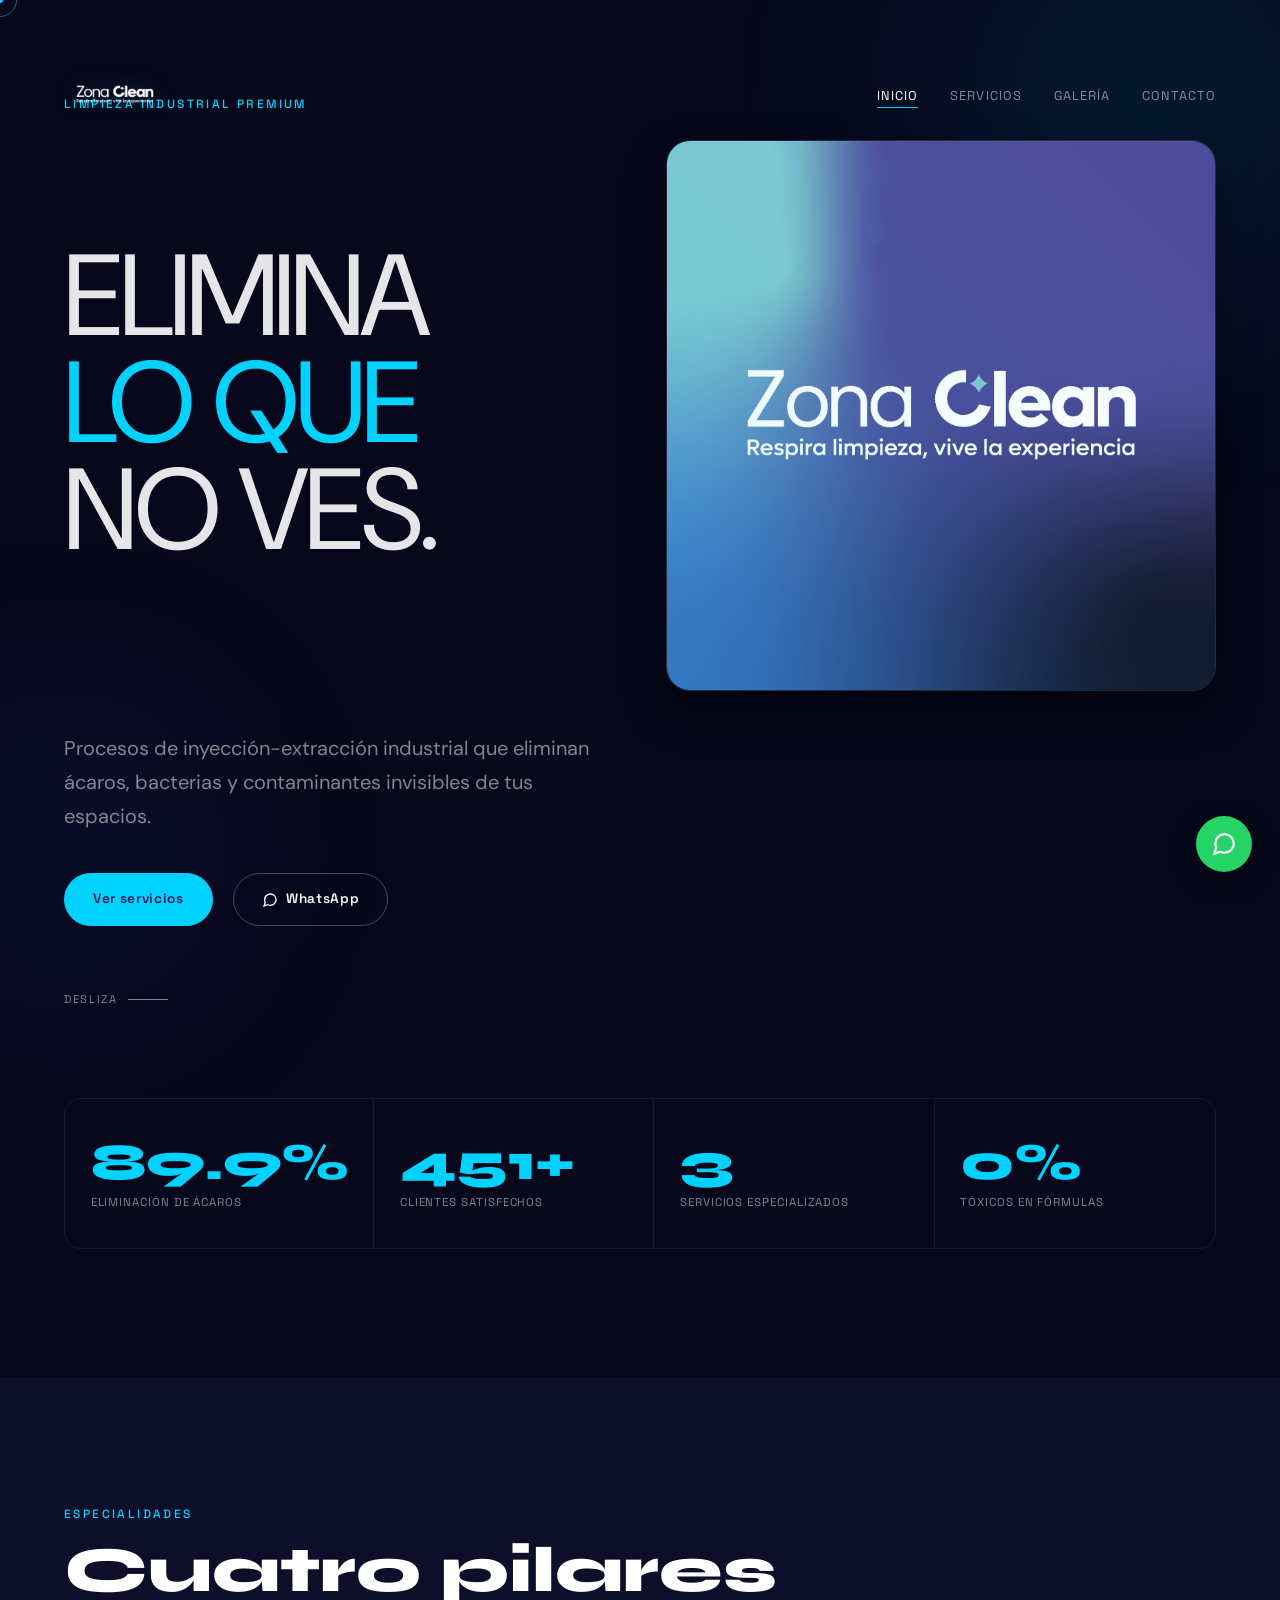
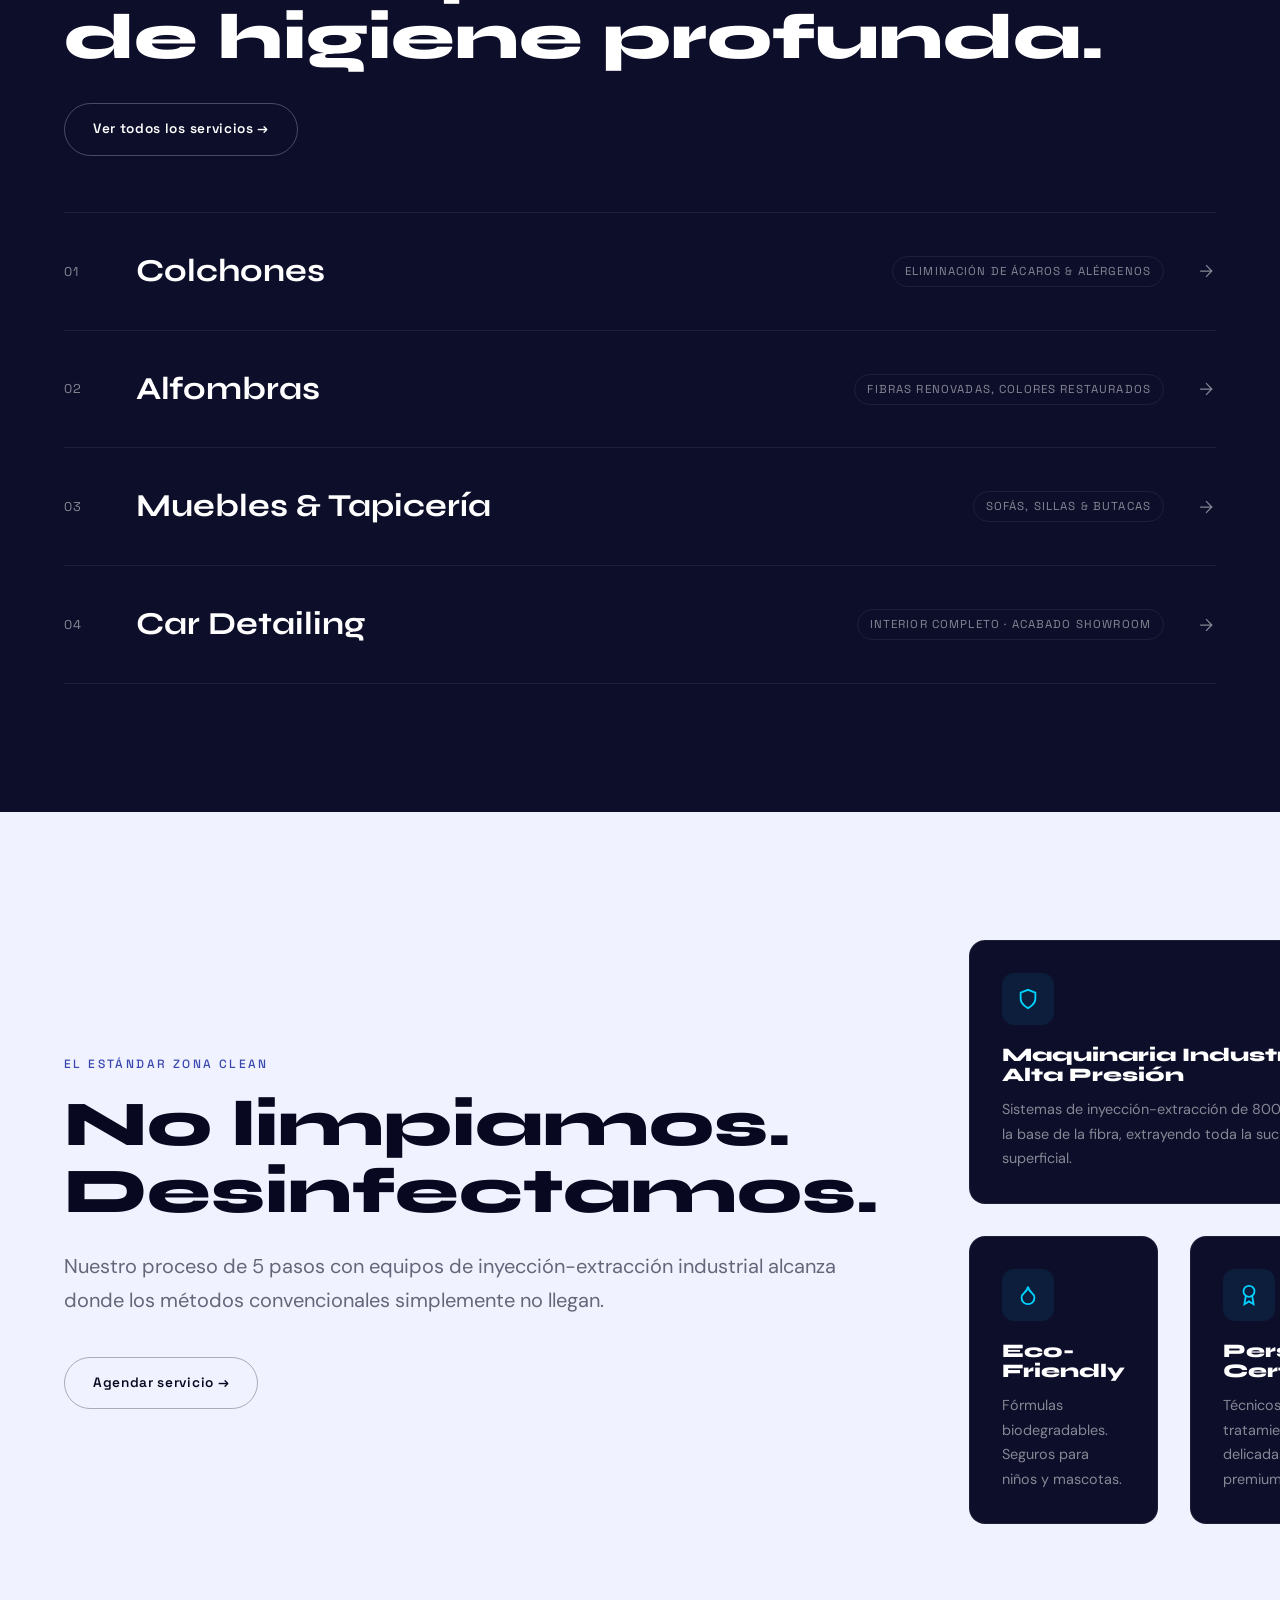
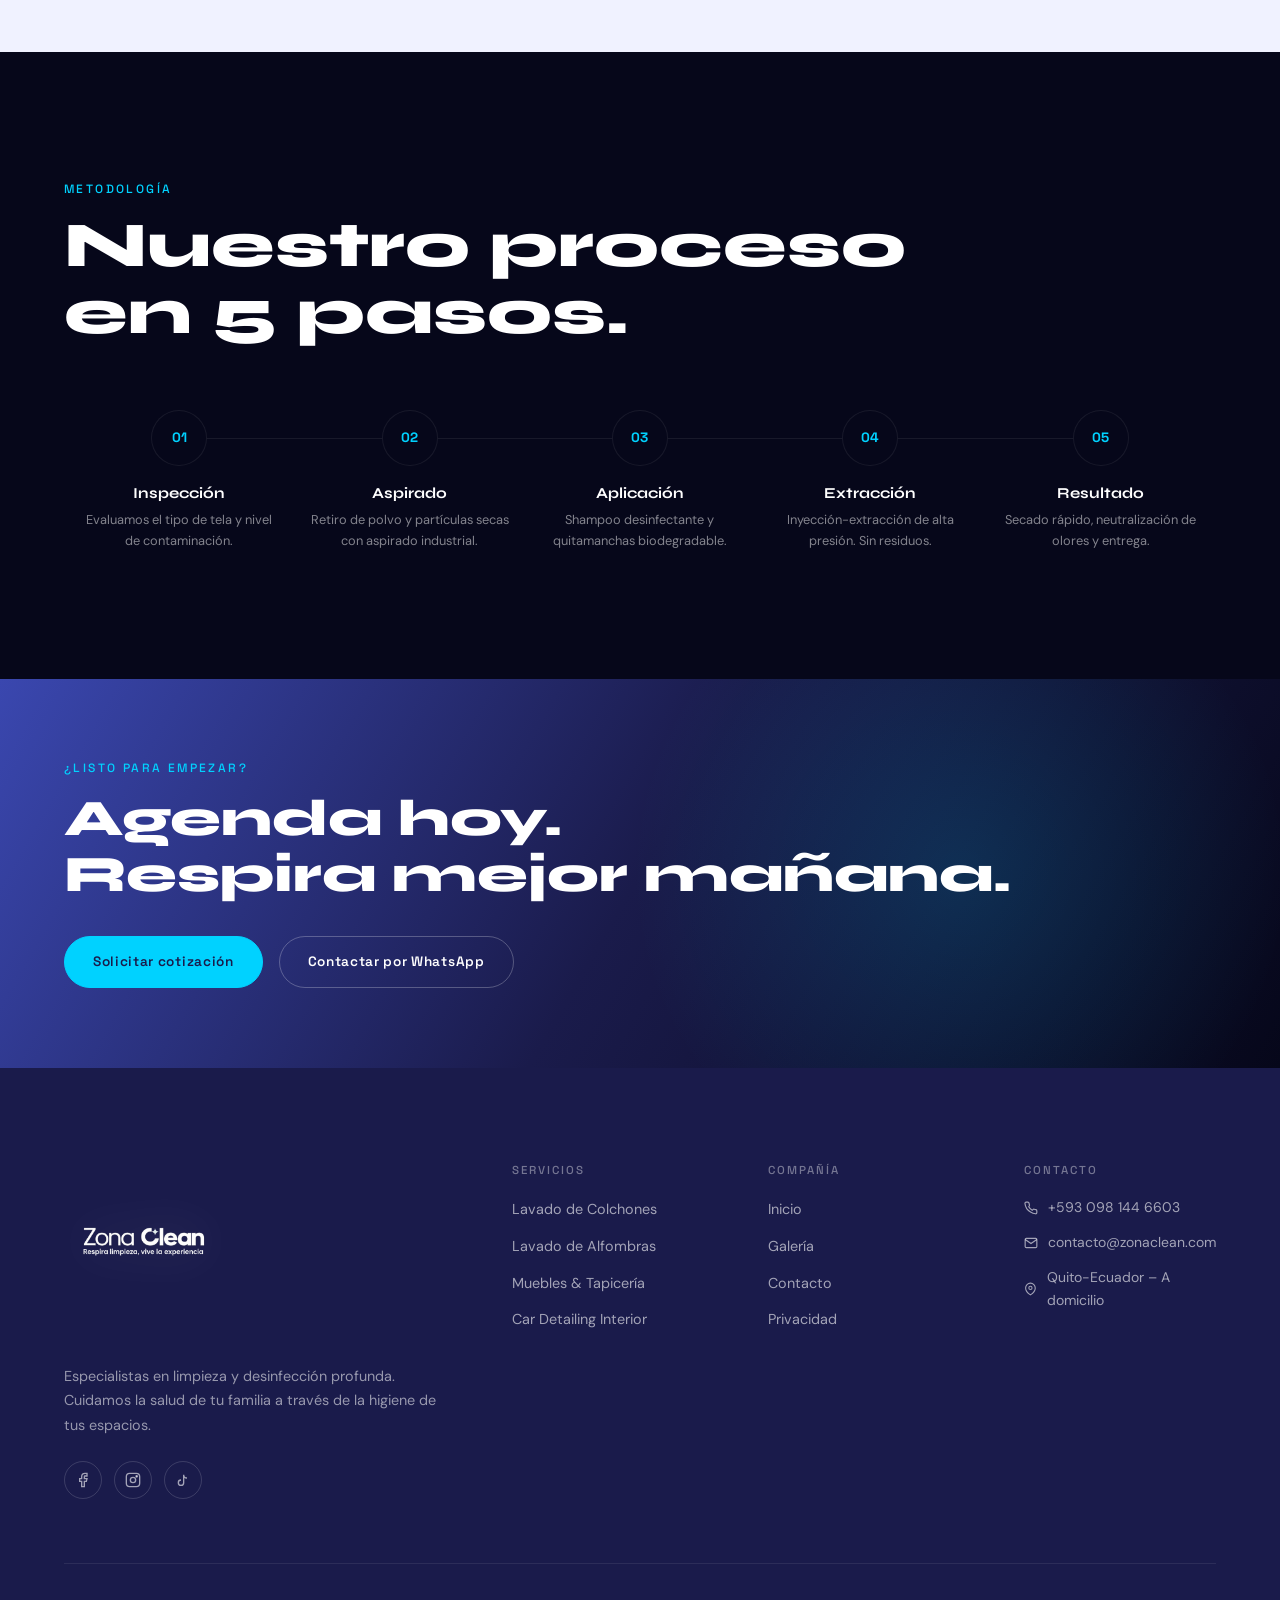
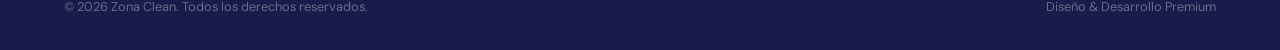
==== commit 3260ef6b: "📌 Actualización global de contacto y etiquetas v2.6" ====
--- a/index.html
+++ b/index.html
@@ -8,7 +8,7 @@
 <link rel="preconnect" href="https://fonts.googleapis.com">
 <link rel="preconnect" href="https://fonts.gstatic.com" crossorigin>
 <link href="https://fonts.googleapis.com/css2?family=Syne:wght@400;700;800&family=DM+Sans:wght@300;400;500;600&family=Space+Grotesk:wght@300;500;700&display=swap" rel="stylesheet">
-<link rel="stylesheet" href="style.css?v=2.5">
+<link rel="stylesheet" href="style.css?v=2.6">
 </head>
 <body>
 
@@ -20,7 +20,7 @@
 <nav class="mobile-nav" id="mobileNav">
   <a href="index.html"     class="nav-link active">Inicio</a>
   <a href="servicios.html" class="nav-link">Servicios</a>
-  <a href="galeria.html"   class="nav-link">Showroom</a>
+  <a href="galeria.html"   class="nav-link">Galería</a>
   <a href="contacto.html"  class="nav-link">Contacto</a>
   <a href="contacto.html"  class="btn btn-cta">Cotizar ahora</a>
 </nav>
@@ -35,7 +35,7 @@
       <nav class="nav-links">
         <a href="index.html"     class="nav-link active">Inicio</a>
         <a href="servicios.html" class="nav-link">Servicios</a>
-        <a href="galeria.html"   class="nav-link">Showroom</a>
+        <a href="galeria.html"   class="nav-link">Galería</a>
         <a href="contacto.html"  class="nav-link">Contacto</a>
       </nav>
       <a href="contacto.html" class="btn btn-cta" style="display:none" id="headerCTA">Cotizar ahora</a>
@@ -69,7 +69,7 @@
     <p class="lead reveal reveal-d3" style="max-width:550px;margin-bottom:2.5rem;margin-top:1.5rem">Procesos de inyección-extracción industrial que eliminan ácaros, bacterias y contaminantes invisibles de tus espacios.</p>
     <div class="hero-actions reveal reveal-d4">
       <a href="servicios.html" class="btn btn-cta">Ver servicios</a>
-      <a href="https://wa.me/1234567890" target="_blank" class="btn btn-outline">
+      <a href="https://wa.me/593981446603" target="_blank" class="btn btn-outline">
         <svg width="16" height="16" viewBox="0 0 24 24" fill="none" stroke="currentColor" stroke-width="2"><path d="M21 11.5a8.38 8.38 0 0 1-.9 3.8 8.5 8.5 0 0 1-7.6 4.7 8.38 8.38 0 0 1-3.8-.9L3 21l1.9-5.7a8.38 8.38 0 0 1-.9-3.8 8.5 8.5 0 0 1 4.7-7.6 8.38 8.38 0 0 1 3.8-.9h.5a8.48 8.48 0 0 1 8 8v.5z"/></svg>
         WhatsApp
       </a>
@@ -229,7 +229,7 @@
       </div>
       <div style="display:flex;gap:1rem;flex-wrap:wrap" class="reveal reveal-d2">
         <a href="contacto.html"                class="btn btn-cta">Solicitar cotización</a>
-        <a href="https://wa.me/1234567890" target="_blank" class="btn btn-outline">Contactar por WhatsApp</a>
+        <a href="https://wa.me/593981446603" target="_blank" class="btn btn-outline">Contactar por WhatsApp</a>
       </div>
     </div>
   </div>
@@ -248,7 +248,7 @@
           <a href="#" class="social-btn" aria-label="Facebook">
             <svg width="16" height="16" viewBox="0 0 24 24" fill="none" stroke="currentColor" stroke-width="2"><path d="M18 2h-3a5 5 0 0 0-5 5v3H7v4h3v8h4v-8h3l1-4h-4V7a1 1 0 0 1 1-1h3z"/></svg>
           </a>
-          <a href="#" class="social-btn" aria-label="Instagram">
+          <a href="#" class="social-btn" aria-label="Instagram" target="_blank" href="https://www.instagram.com/zonaclean.ec/">
             <svg width="16" height="16" viewBox="0 0 24 24" fill="none" stroke="currentColor" stroke-width="2"><rect x="2" y="2" width="20" height="20" rx="5"/><circle cx="12" cy="12" r="4"/><circle cx="17.5" cy="6.5" r="1" fill="currentColor"/></svg>
           </a>
           <a href="#" class="social-btn" aria-label="TikTok">
@@ -269,7 +269,7 @@
         <h4 class="footer-heading">Compañía</h4>
         <ul class="footer-links">
           <li><a href="index.html">Inicio</a></li>
-          <li><a href="galeria.html">Showroom</a></li>
+          <li><a href="galeria.html">Galería</a></li>
           <li><a href="contacto.html">Contacto</a></li>
           <li><a href="#">Privacidad</a></li>
         </ul>
@@ -278,7 +278,7 @@
         <h4 class="footer-heading">Contacto</h4>
         <div class="footer-contact-item">
           <svg width="14" height="14" viewBox="0 0 24 24" fill="none" stroke="currentColor" stroke-width="2"><path d="M22 16.92v3a2 2 0 0 1-2.18 2 19.79 19.79 0 0 1-8.63-3.07A19.5 19.5 0 0 1 4.69 13a19.79 19.79 0 0 1-3.07-8.67A2 2 0 0 1 3.6 2h3a2 2 0 0 1 2 1.72c.127.96.361 1.903.7 2.81a2 2 0 0 1-.45 2.11L8.09 9.91a16 16 0 0 0 6 6l1.27-1.27a2 2 0 0 1 2.11-.45c.907.339 1.85.573 2.81.7A2 2 0 0 1 22 16.92z"/></svg>
-          +123 456 7890
+          +593 098 144 6603
         </div>
         <div class="footer-contact-item">
           <svg width="14" height="14" viewBox="0 0 24 24" fill="none" stroke="currentColor" stroke-width="2"><path d="M4 4h16c1.1 0 2 .9 2 2v12c0 1.1-.9 2-2 2H4c-1.1 0-2-.9-2-2V6c0-1.1.9-2 2-2z"/><polyline points="22,6 12,13 2,6"/></svg>
@@ -286,7 +286,7 @@
         </div>
         <div class="footer-contact-item">
           <svg width="14" height="14" viewBox="0 0 24 24" fill="none" stroke="currentColor" stroke-width="2"><path d="M21 10c0 7-9 13-9 13s-9-6-9-13a9 9 0 0 1 18 0z"/><circle cx="12" cy="10" r="3"/></svg>
-          Ciudad, País – A domicilio
+          Quito-Ecuador – A domicilio
         </div>
       </div>
     </div>
@@ -298,7 +298,7 @@
 </footer>
 
 <!-- WA Float -->
-<a href="https://wa.me/1234567890" target="_blank" class="wa-float" aria-label="WhatsApp">
+<a href="https://wa.me/593981446603" target="_blank" class="wa-float" aria-label="WhatsApp">
   <svg viewBox="0 0 24 24" width="26" height="26" stroke="currentColor" stroke-width="2" fill="none"><path d="M21 11.5a8.38 8.38 0 0 1-.9 3.8 8.5 8.5 0 0 1-7.6 4.7 8.38 8.38 0 0 1-3.8-.9L3 21l1.9-5.7a8.38 8.38 0 0 1-.9-3.8 8.5 8.5 0 0 1 4.7-7.6 8.38 8.38 0 0 1 3.8-.9h.5a8.48 8.48 0 0 1 8 8v.5z"/></svg>
 </a>
 
@@ -309,6 +309,6 @@
   if (headerCTA) headerCTA.style.display = window.scrollY > 200 ? 'inline-flex' : 'none';
 }, { passive: true });
 </script>
-<script src="main.js?v=2.5"></script>
+<script src="main.js?v=2.6"></script>
 </body>
 </html>
--- a/style.css
+++ b/style.css
@@ -169,7 +169,7 @@
 .ba-after{background:linear-gradient(135deg,var(--c-secondary),var(--c-teal));clip-path:inset(0 50% 0 0)}
 .ba-handle{position:absolute;top:0;left:50%;transform:translateX(-50%);height:100%;width:3px;background:var(--c-white);z-index:10;cursor:ew-resize}
 .ba-btn{position:absolute;top:50%;left:50%;transform:translate(-50%,-50%);width:44px;height:44px;background:var(--c-white);border-radius:50%;display:flex;align-items:center;justify-content:center;box-shadow:0 4px 20px rgba(0,0,0,.3)}
-.ba-label{position:absolute;top:16px;padding:5px 14px;border-radius:100px;background:rgba(0,0,0,.55);backdrop-filter:blur(8px);color:var(--c-white);font-family:var(--font-mono);font-size:.7rem;letter-spacing:.12em;text-transform:uppercase;pointer-events:none;z-index:11}
+.ba-label{position:absolute;top:16px;padding:5px 14px;border-radius:100px;background:rgba(0,0,0,.55);backdrop-filter:blur(8px);color:var(--c-white);font-family:var(--font-mono);font-size:.7rem;letter-spacing:.12em;text-transform:uppercase;pointer-events:none;z-index:11;transition:opacity .3s var(--ease)}
 .ba-label-before{right:16px}.ba-label-after{left:16px}
 
 /* ─── GALLERY GRID ─── */
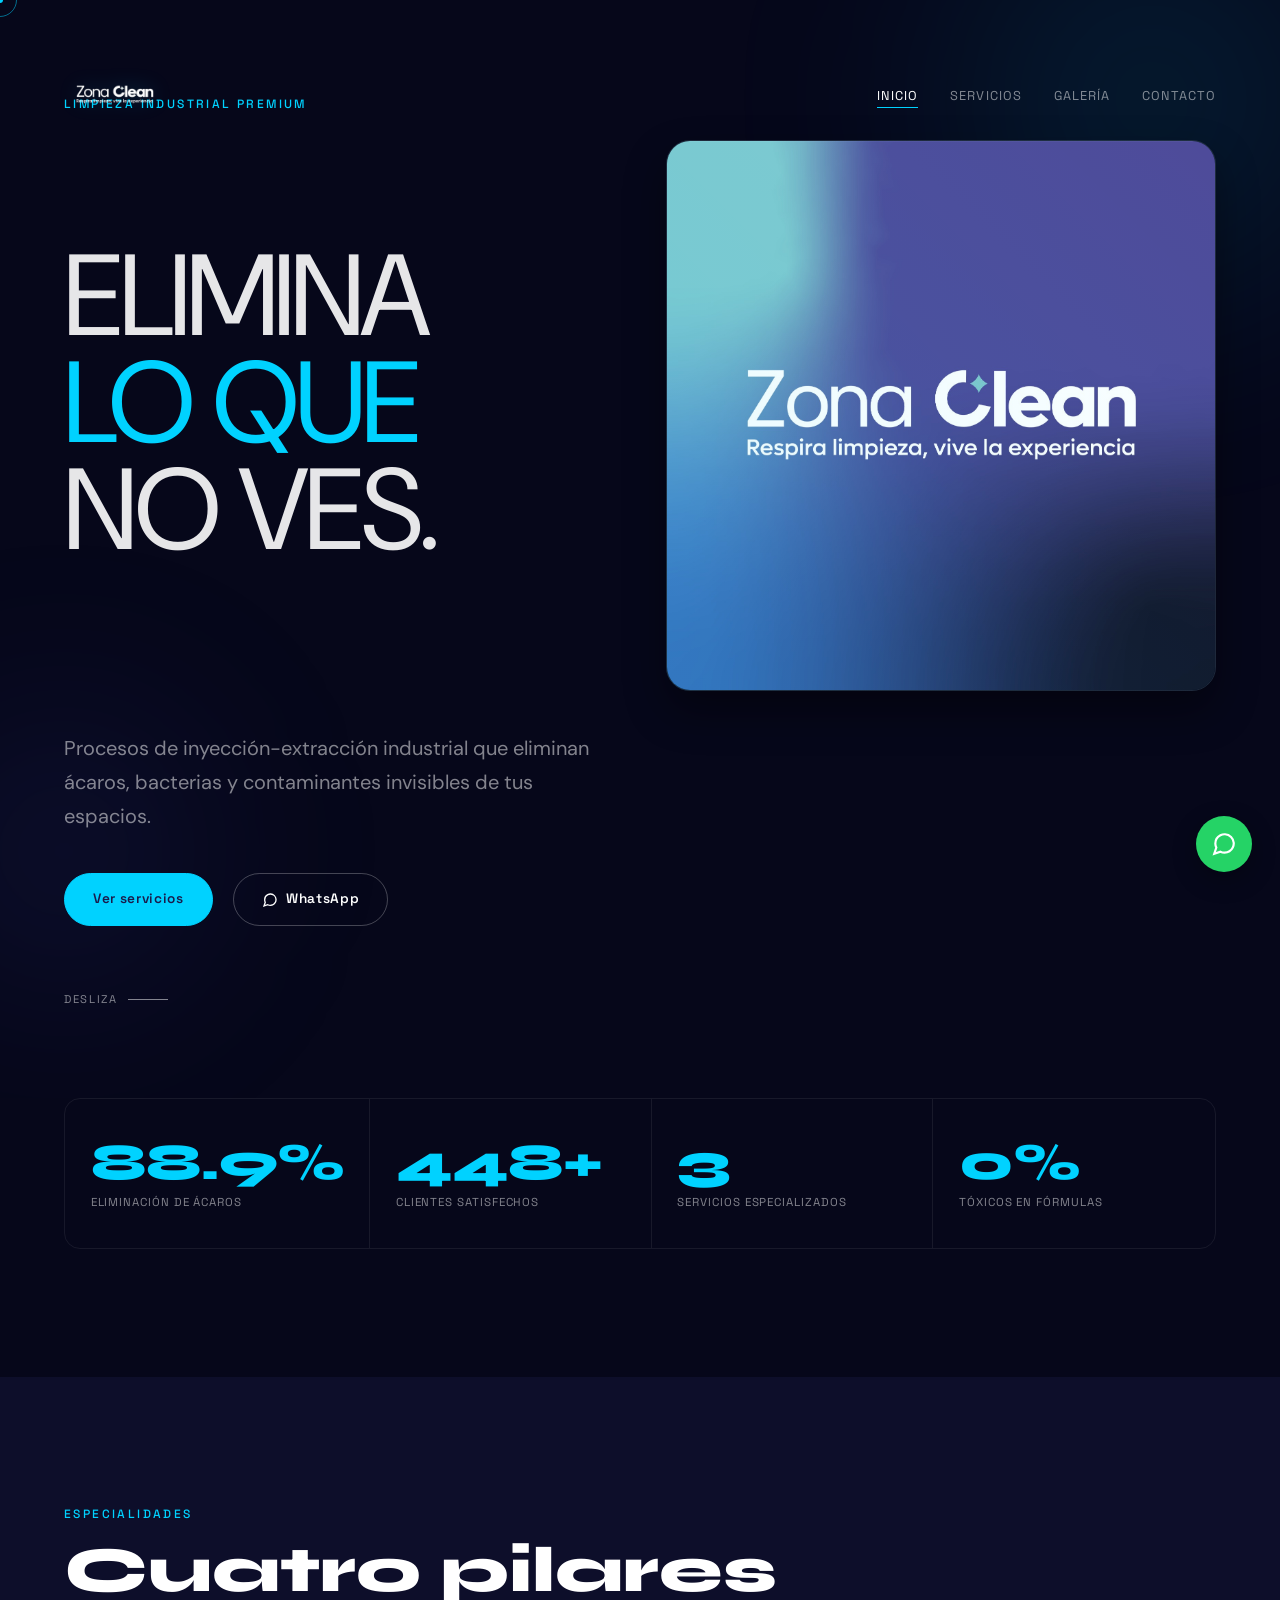
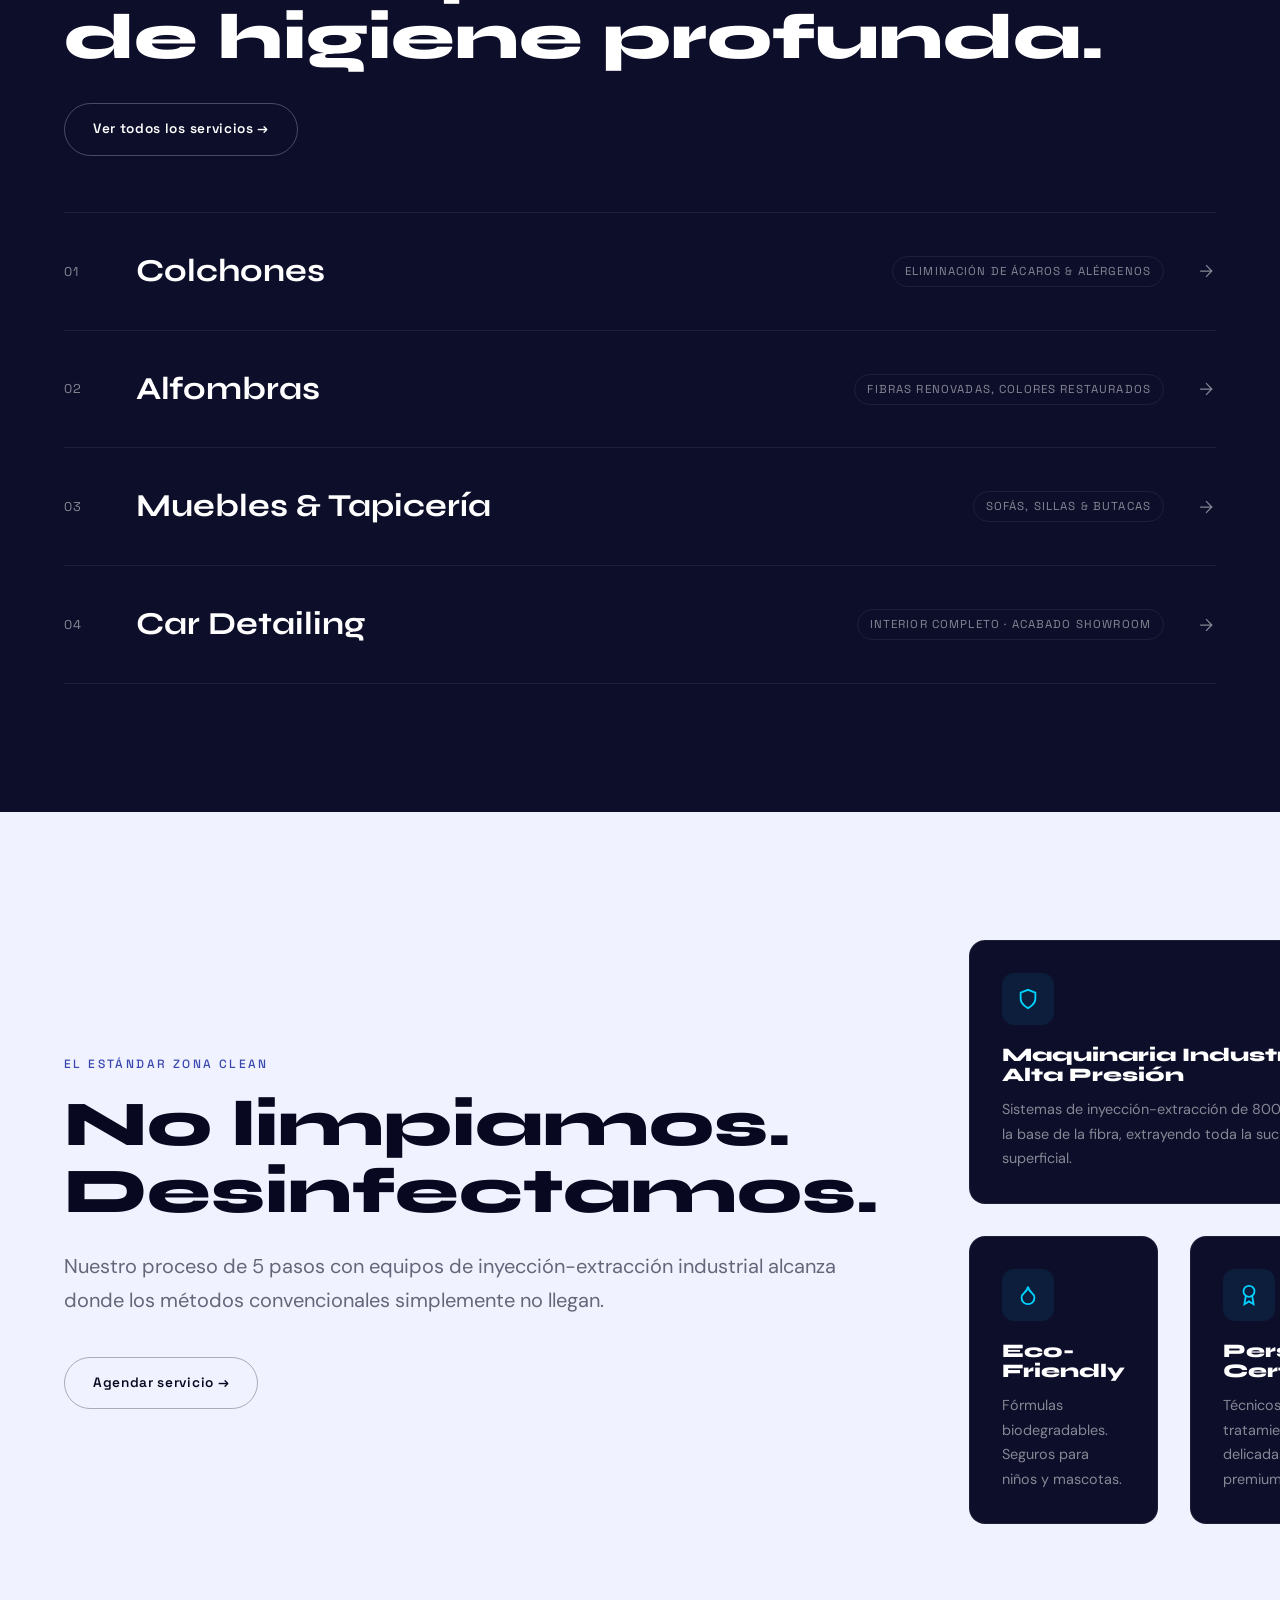
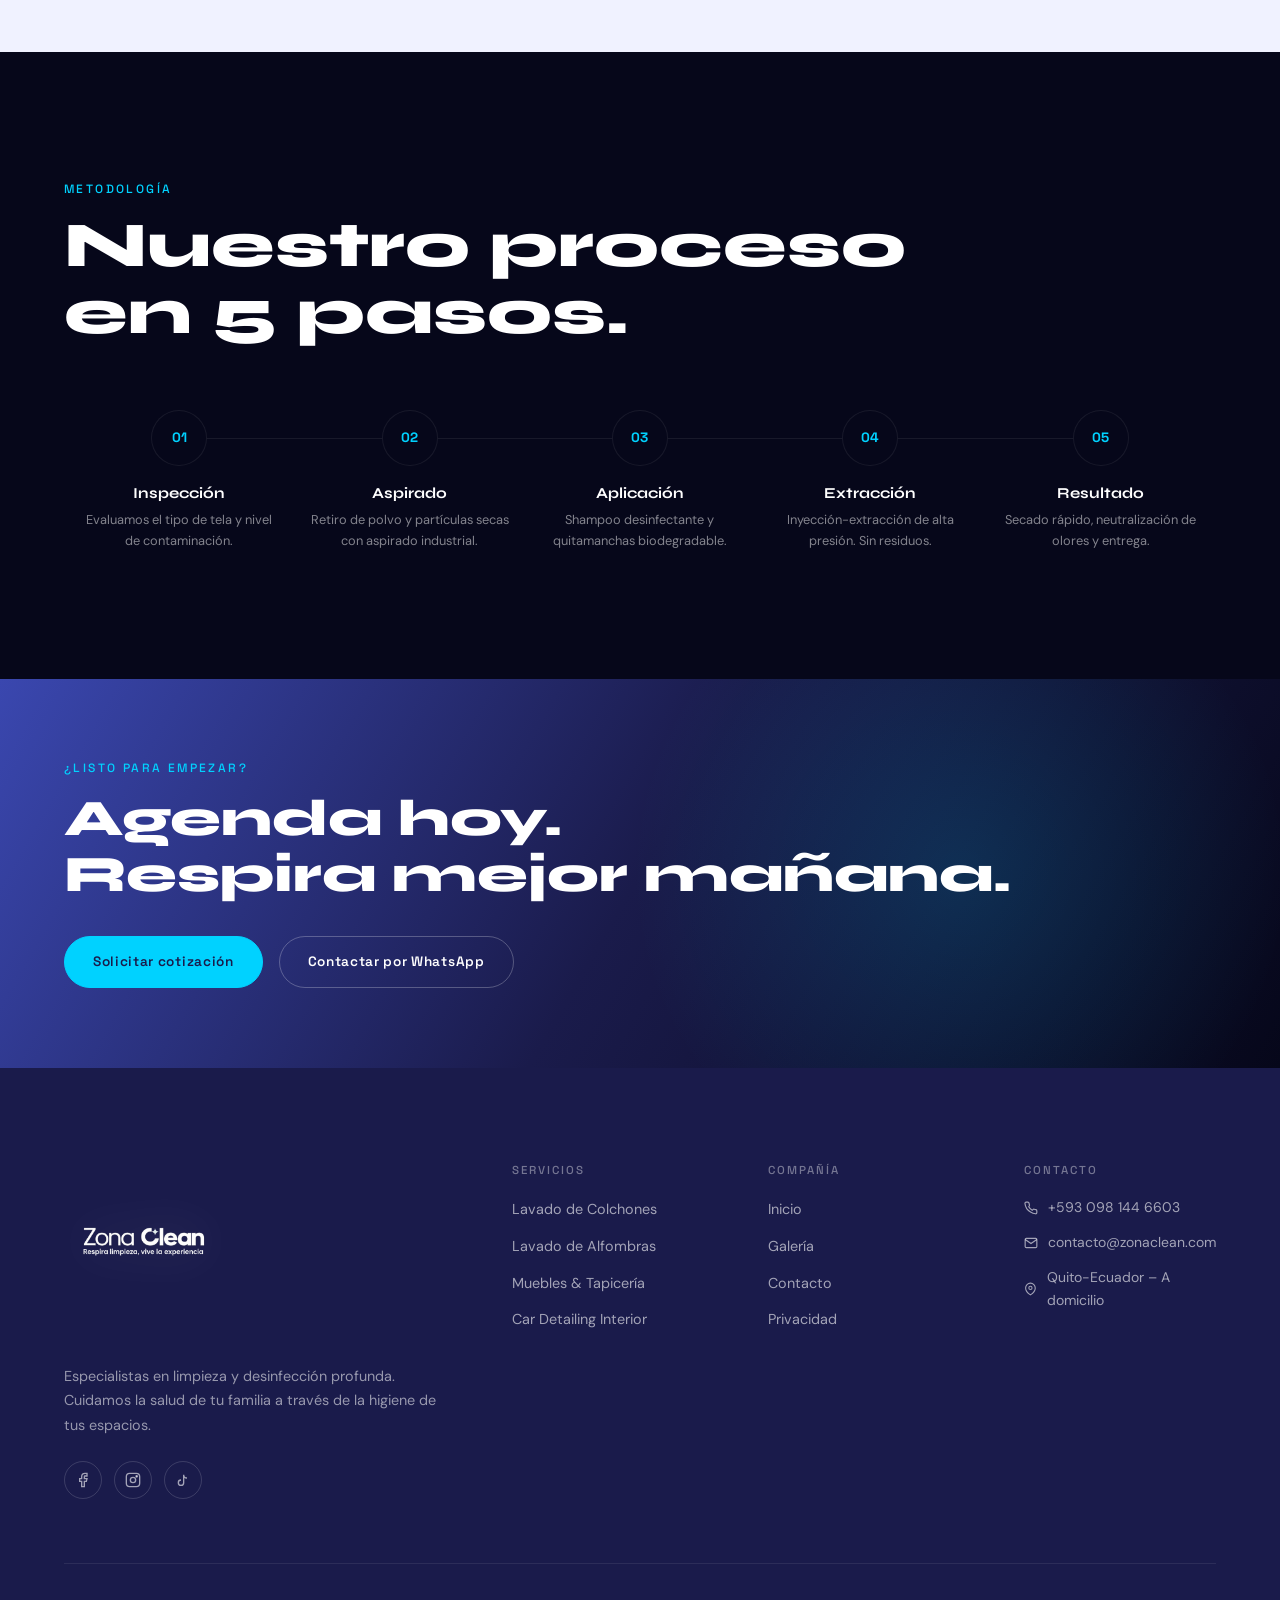
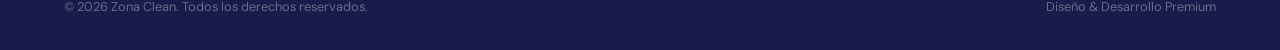
==== commit ad88ed17: "🎨 Añadido favicon oficial v2.7" ====
--- a/index.html
+++ b/index.html
@@ -1,6 +1,7 @@
 <!DOCTYPE html>
 <html lang="es">
 <head>
+<link rel="icon" type="image/png" href="images/Logo blanco.png">
 <meta charset="UTF-8">
 <meta name="viewport" content="width=device-width,initial-scale=1.0">
 <title>Zona Clean | Limpieza & Desinfección Premium</title>
@@ -8,7 +9,7 @@
 <link rel="preconnect" href="https://fonts.googleapis.com">
 <link rel="preconnect" href="https://fonts.gstatic.com" crossorigin>
 <link href="https://fonts.googleapis.com/css2?family=Syne:wght@400;700;800&family=DM+Sans:wght@300;400;500;600&family=Space+Grotesk:wght@300;500;700&display=swap" rel="stylesheet">
-<link rel="stylesheet" href="style.css?v=2.6">
+<link rel="stylesheet" href="style.css?v=2.7">
 </head>
 <body>
 
@@ -309,6 +310,6 @@
   if (headerCTA) headerCTA.style.display = window.scrollY > 200 ? 'inline-flex' : 'none';
 }, { passive: true });
 </script>
-<script src="main.js?v=2.6"></script>
+<script src="main.js?v=2.7"></script>
 </body>
 </html>
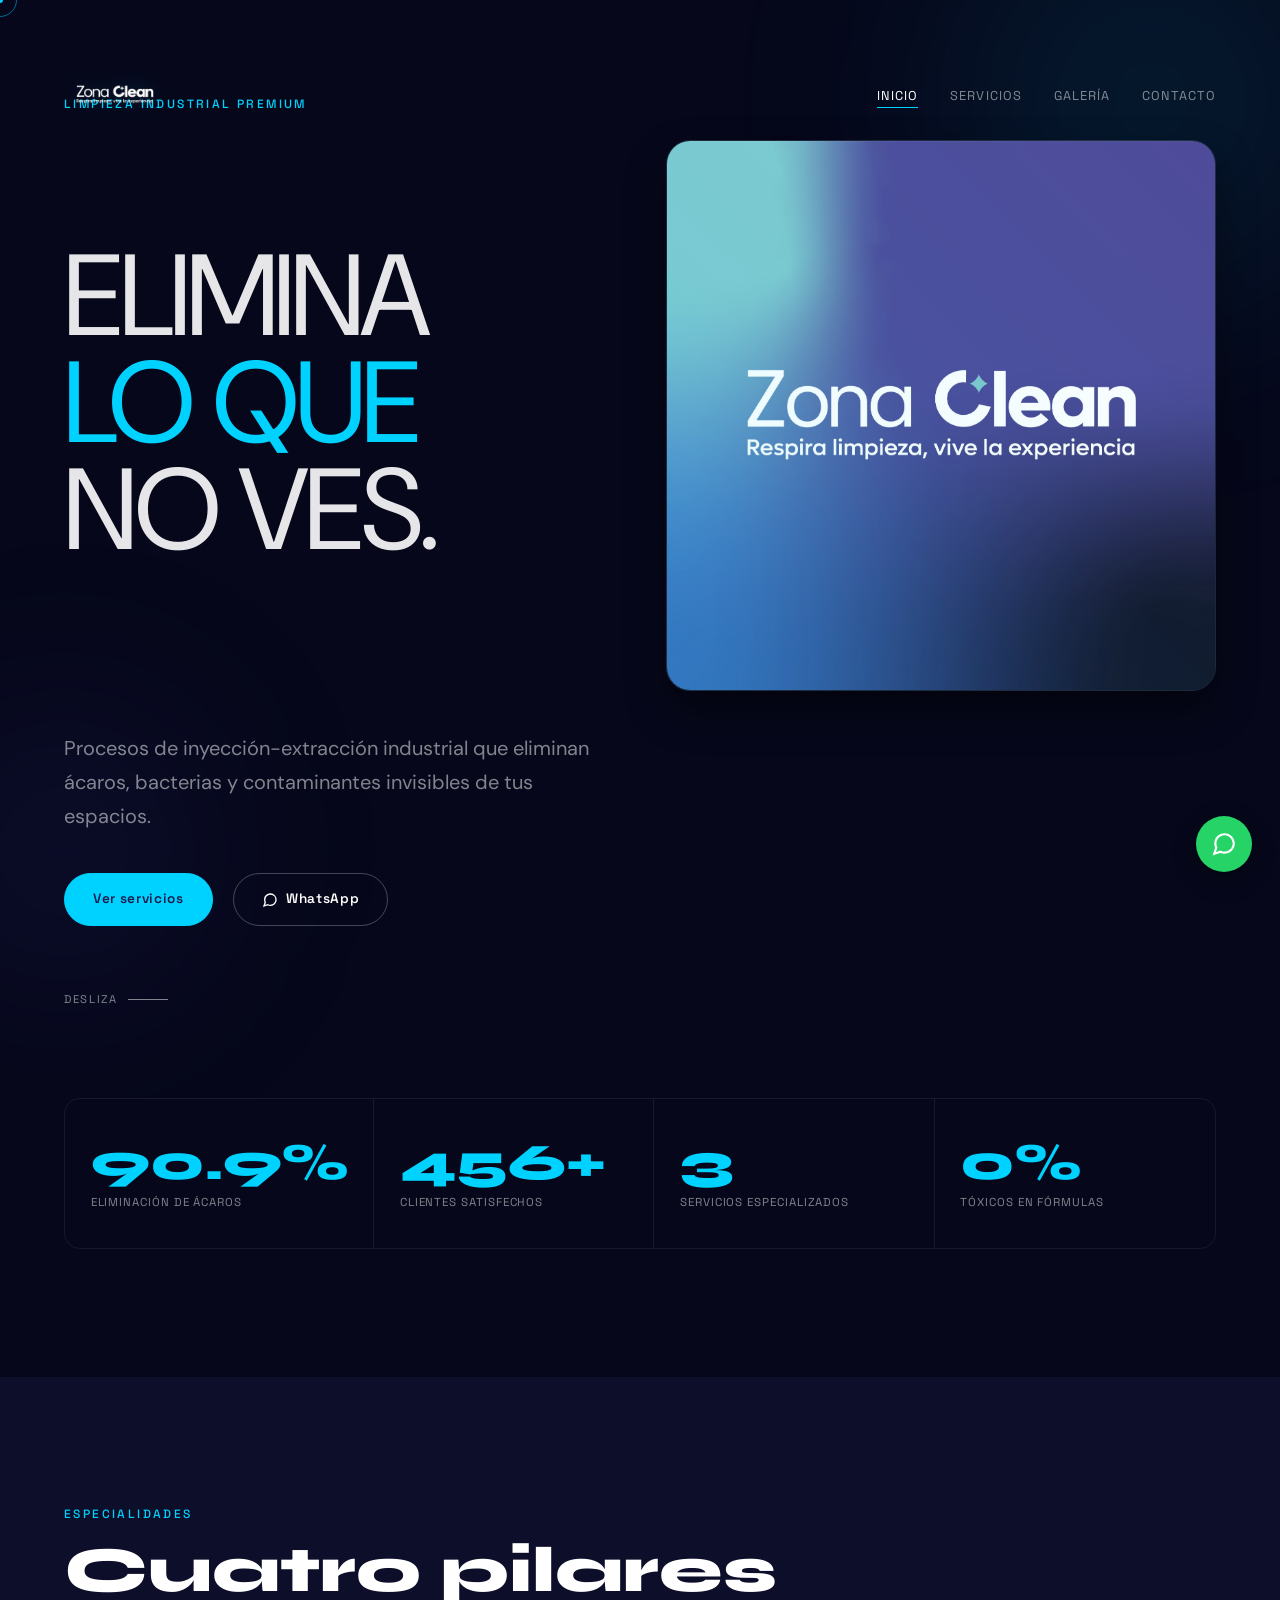
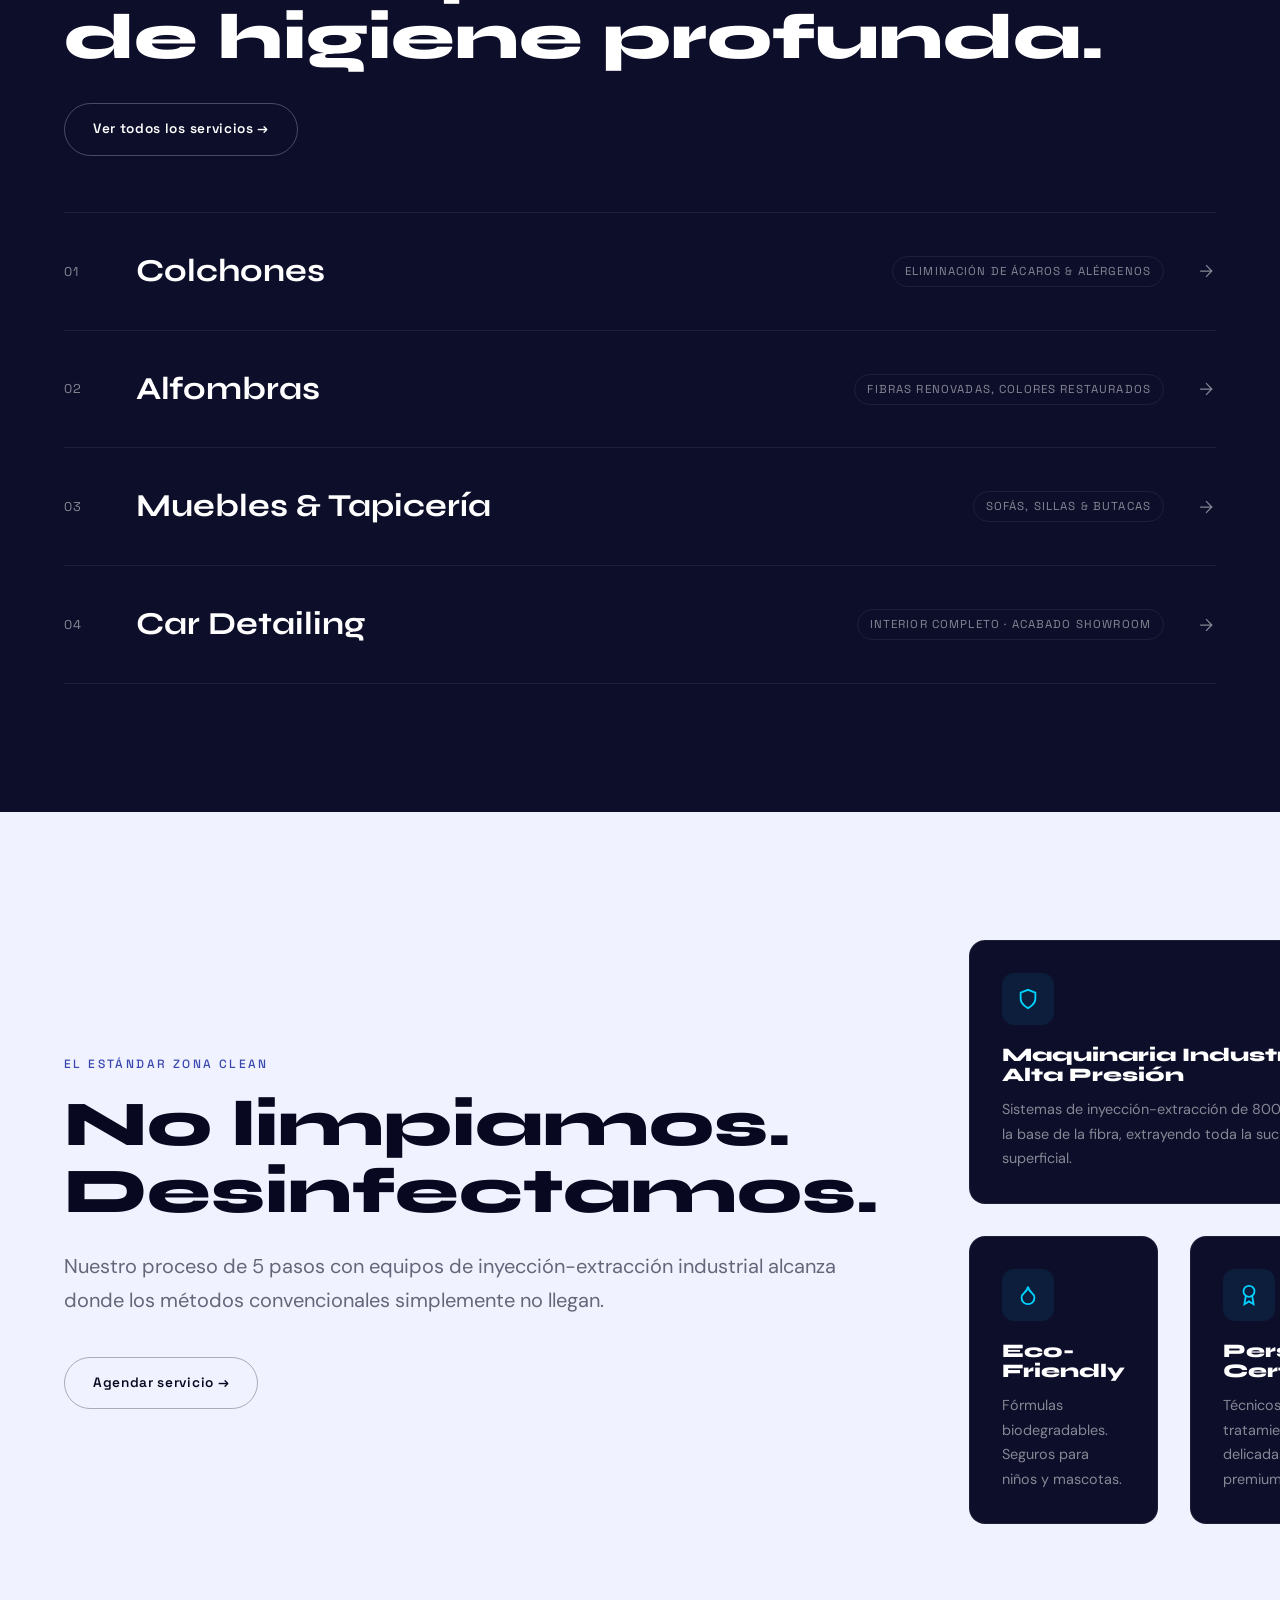
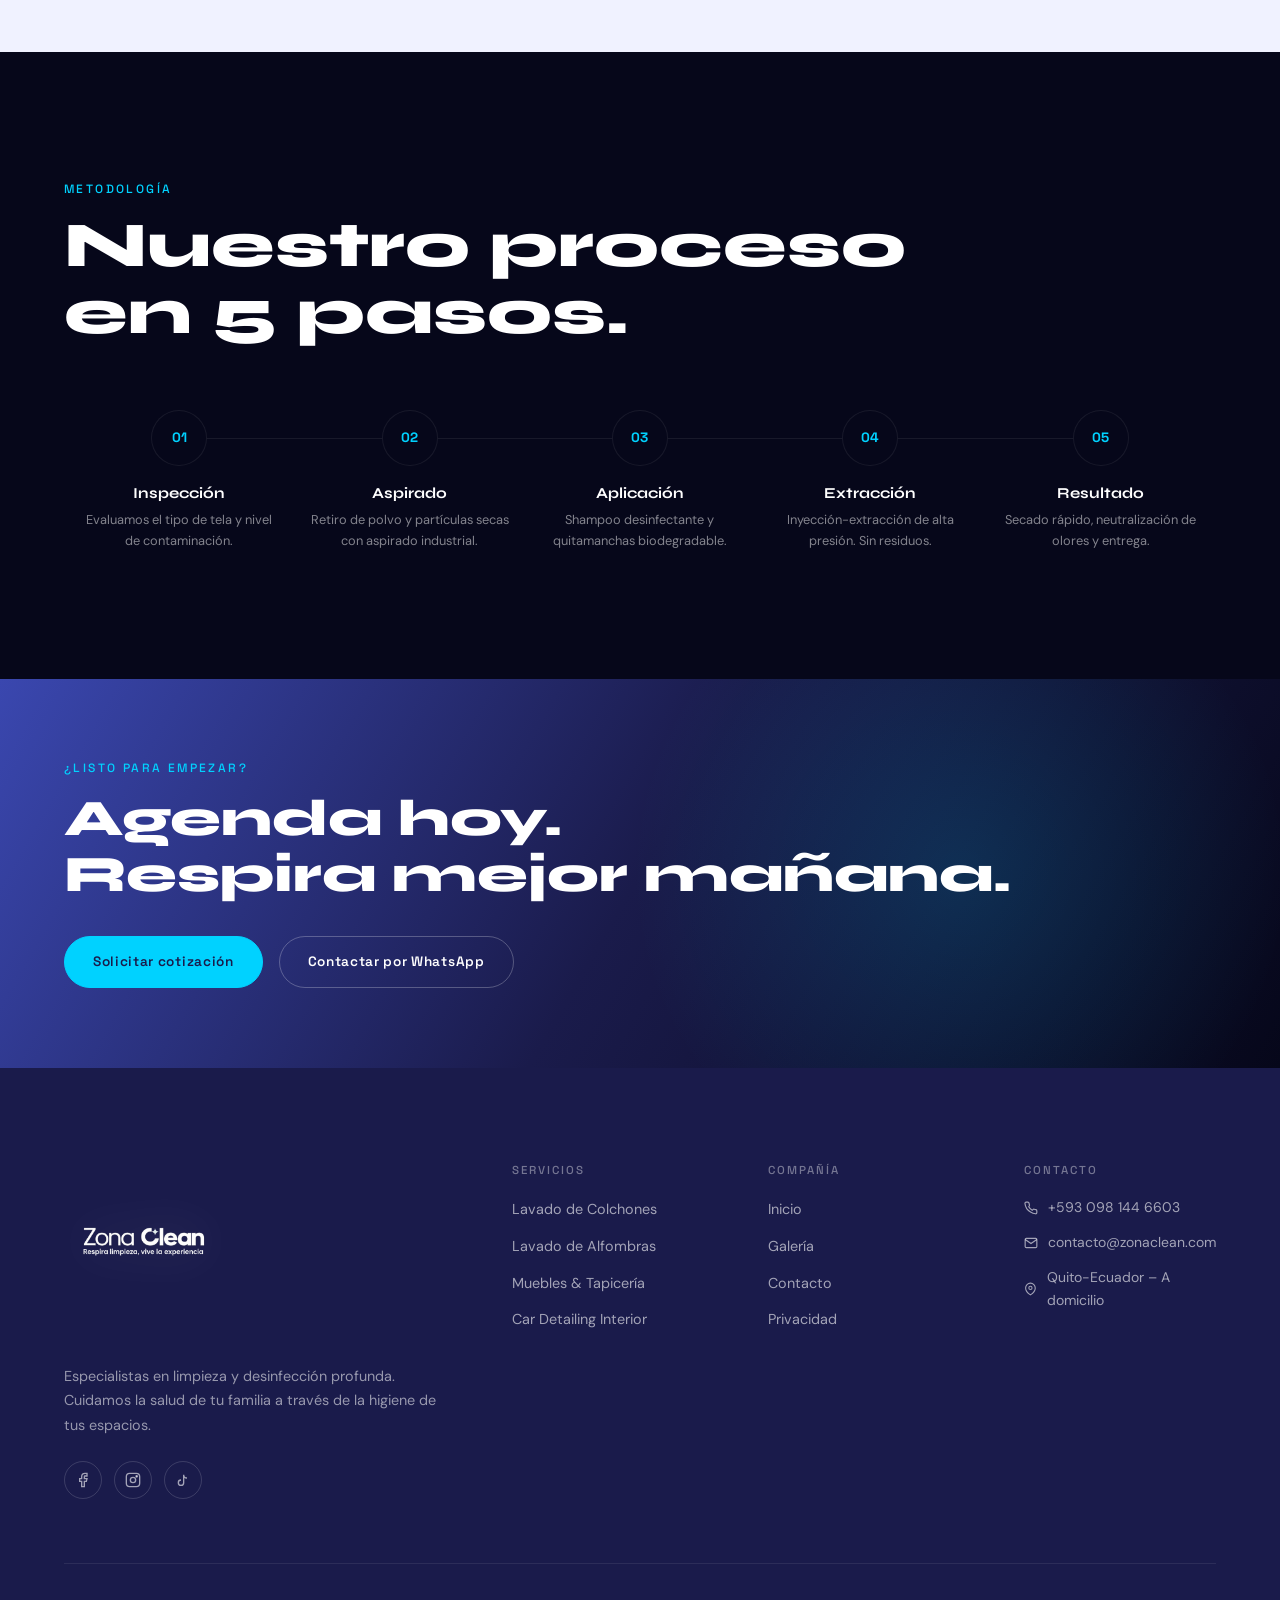
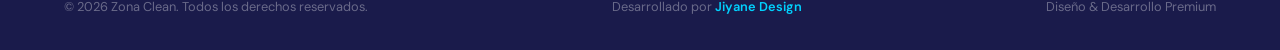
==== commit 38f3b9b2: "🖋️ Corrección de rotura de palabra Compromiso v2.9" ====
--- a/index.html
+++ b/index.html
@@ -9,7 +9,7 @@
 <link rel="preconnect" href="https://fonts.googleapis.com">
 <link rel="preconnect" href="https://fonts.gstatic.com" crossorigin>
 <link href="https://fonts.googleapis.com/css2?family=Syne:wght@400;700;800&family=DM+Sans:wght@300;400;500;600&family=Space+Grotesk:wght@300;500;700&display=swap" rel="stylesheet">
-<link rel="stylesheet" href="style.css?v=2.7">
+<link rel="stylesheet" href="style.css?v=2.9">
 </head>
 <body>
 
@@ -292,7 +292,7 @@
       </div>
     </div>
     <div class="footer-bottom">
-      <p class="footer-copy">&copy; 2026 Zona Clean. Todos los derechos reservados.</p>
+      <p class="footer-copy">&copy; 2026 Zona Clean. Todos los derechos reservados.</p><p class="footer-copy">Desarrollado por <a href="https://jiyanedesign.com" target="_blank" class="designer-link">Jiyane Design</a></p>
       <p class="footer-copy">Diseño & Desarrollo Premium</p>
     </div>
   </div>
@@ -310,6 +310,6 @@
   if (headerCTA) headerCTA.style.display = window.scrollY > 200 ? 'inline-flex' : 'none';
 }, { passive: true });
 </script>
-<script src="main.js?v=2.7"></script>
+<script src="main.js?v=2.9"></script>
 </body>
 </html>
--- a/style.css
+++ b/style.css
@@ -220,6 +220,10 @@
 .social-btn:hover{border-color:var(--c-accent);color:var(--c-accent);transform:translateY(-2px)}
 .footer-bottom{padding-top:2rem;border-top:1px solid rgba(255,255,255,.08);display:flex;align-items:center;justify-content:space-between;flex-wrap:wrap;gap:1rem}
 .footer-copy{color:rgba(255,255,255,.35);font-size:.8rem}
+.designer-link{color:var(--c-accent);font-weight:600;text-decoration:none;transition:all .3s var(--ease);position:relative}
+.designer-link::after{content:'';position:absolute;bottom:-2px;left:0;width:0;height:1.5px;background:var(--c-accent);transition:width .3s var(--ease)}
+.designer-link:hover{color:var(--c-white);text-shadow:0 0 10px rgba(0,210,255,0.4)}
+.designer-link:hover::after{width:100%}
 
 /* ─── WA FLOAT ─── */
 .wa-float{position:fixed;bottom:28px;right:28px;width:56px;height:56px;background:#25d366;border-radius:50%;display:flex;align-items:center;justify-content:center;color:#fff;z-index:300;box-shadow:0 8px 24px rgba(0,0,0,.3);transition:transform .3s var(--ease),box-shadow .3s}
@@ -272,7 +276,7 @@
   /* Footer logo: big on mobile since it's stacked */
   .footer-logo{height:clamp(80px,25vw,130px) !important}
   /* Prevent horizontal overflow */
-  .display{font-size:clamp(3rem,12vw,9.5rem)}
+  .display{font-size:clamp(1.8rem,10vw,9.5rem);word-break:keep-all;overflow-wrap:normal}
   section,.hero{overflow-x:hidden}
 }
 @media(max-width:480px){
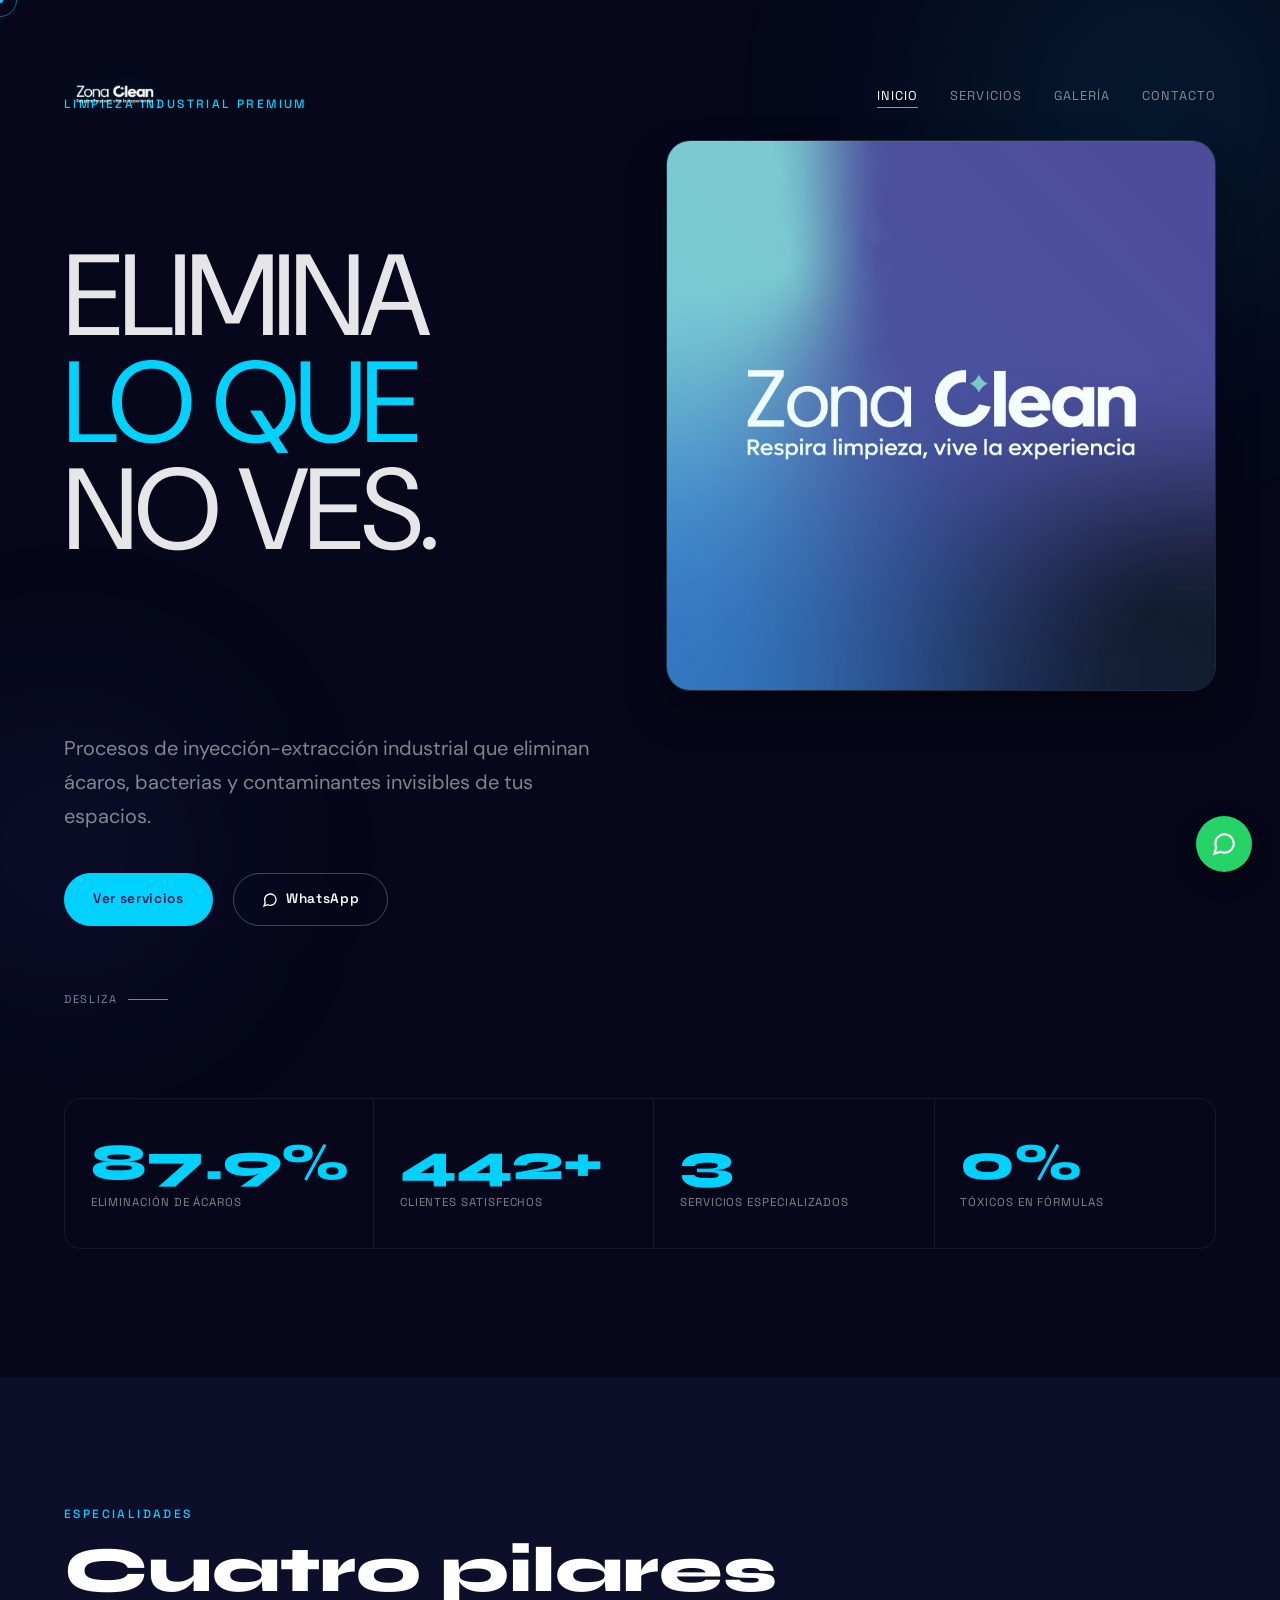
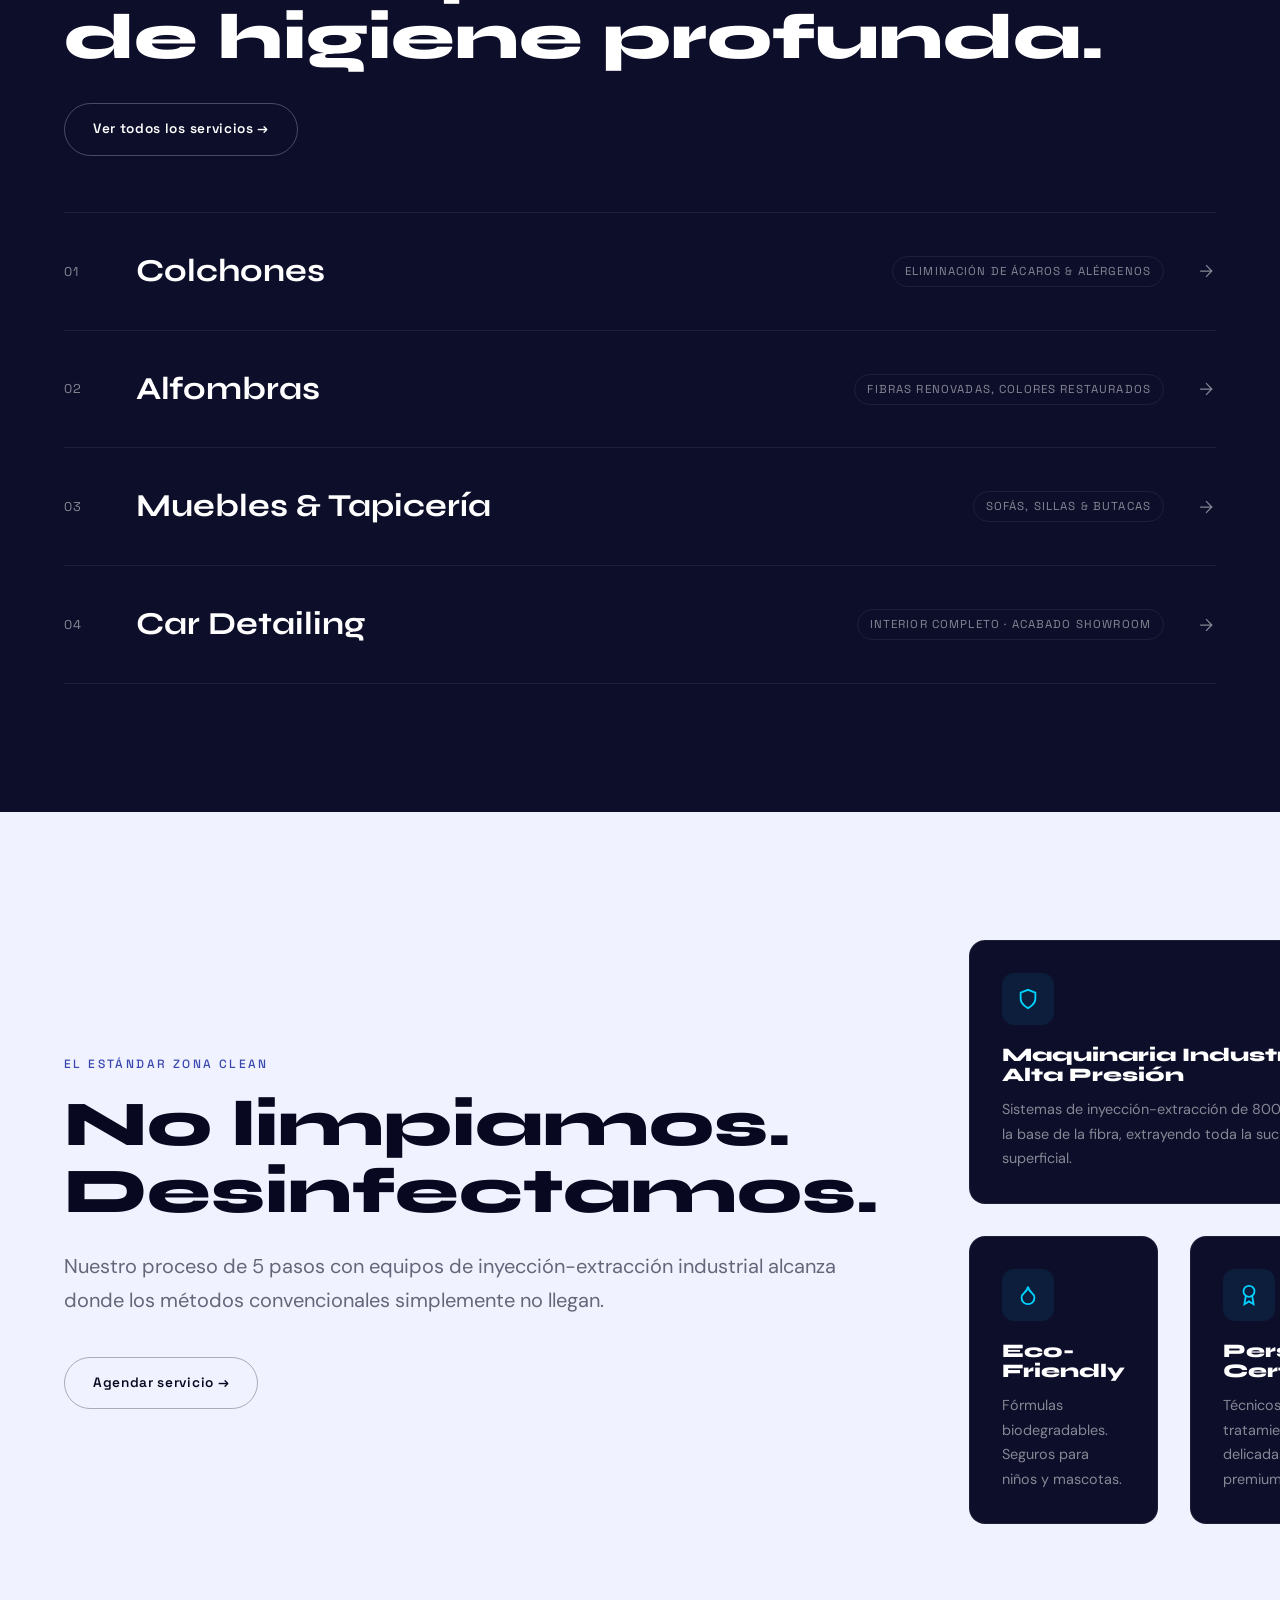
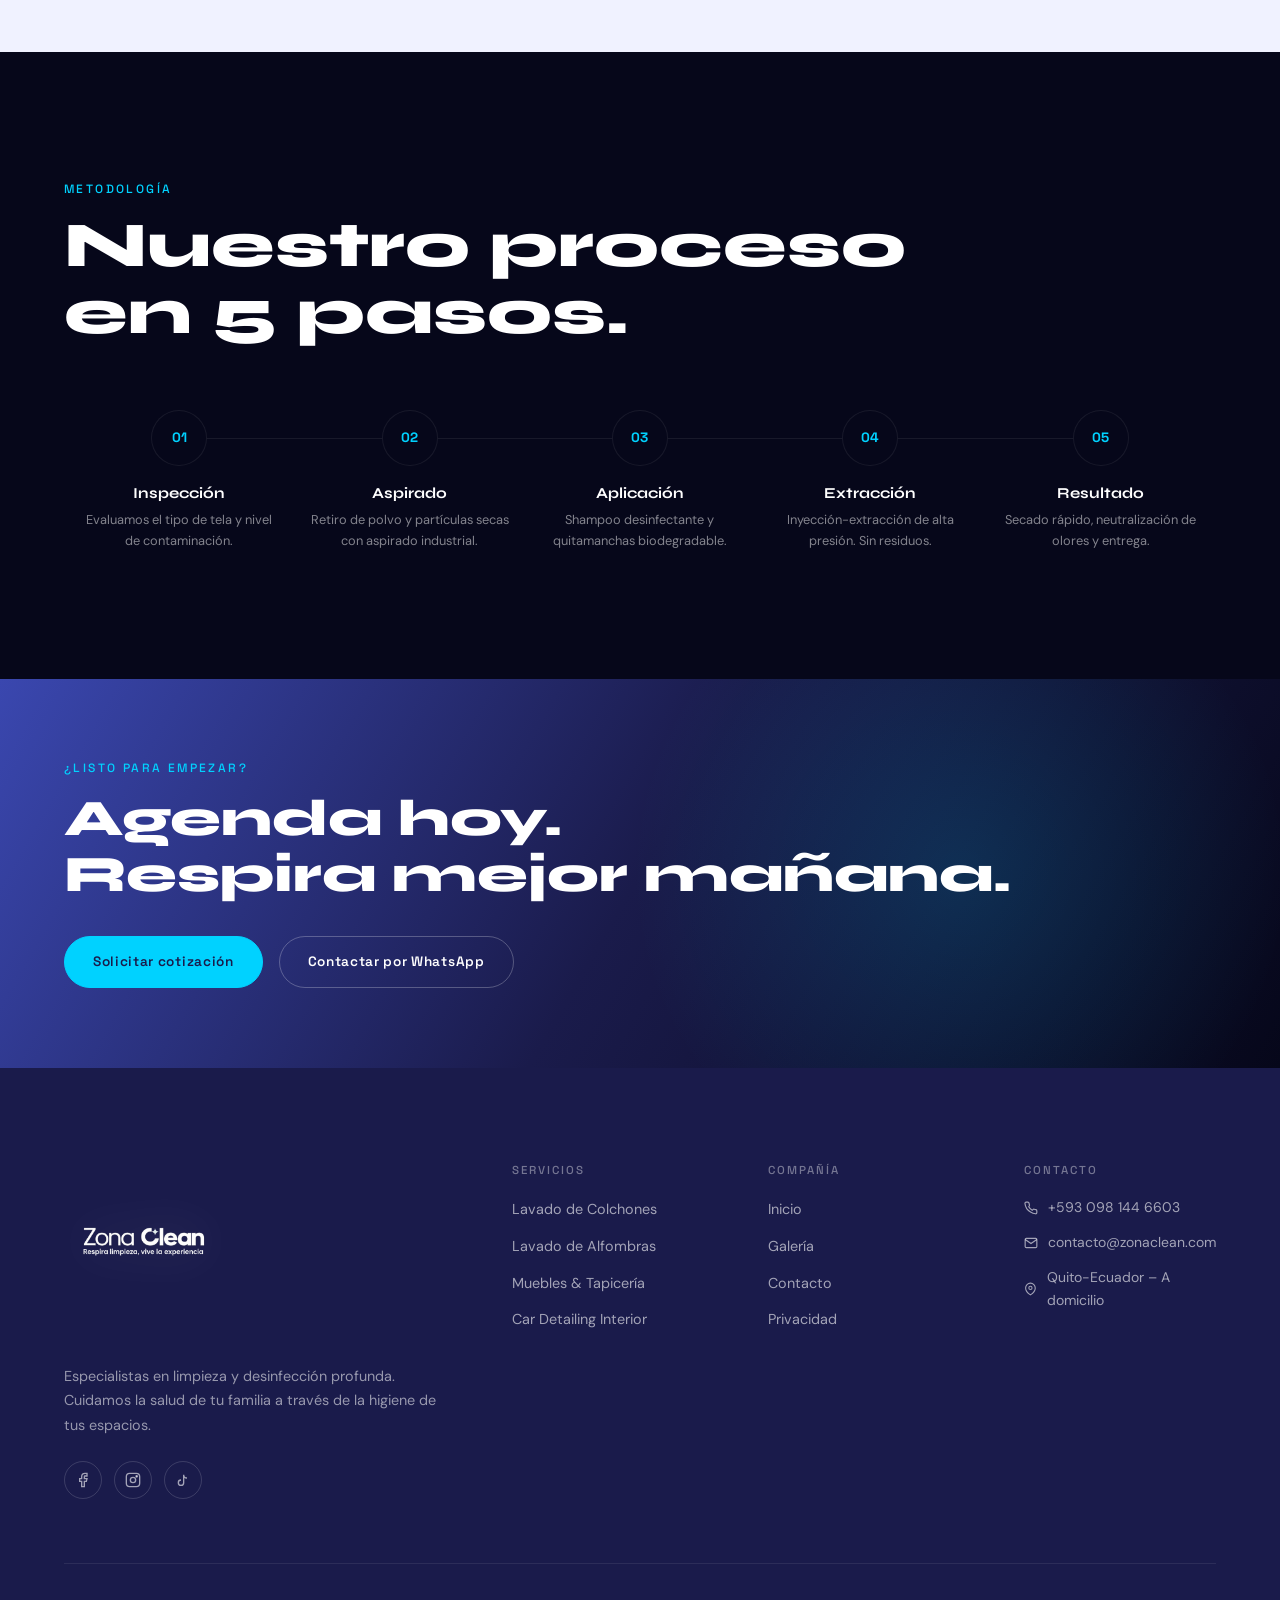
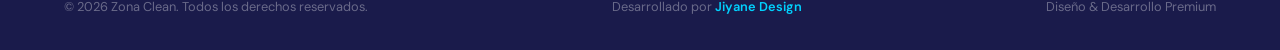
==== commit a4266b1d: "🧹 Simplificación de marcadores de foto v3.0" ====
--- a/index.html
+++ b/index.html
@@ -9,7 +9,7 @@
 <link rel="preconnect" href="https://fonts.googleapis.com">
 <link rel="preconnect" href="https://fonts.gstatic.com" crossorigin>
 <link href="https://fonts.googleapis.com/css2?family=Syne:wght@400;700;800&family=DM+Sans:wght@300;400;500;600&family=Space+Grotesk:wght@300;500;700&display=swap" rel="stylesheet">
-<link rel="stylesheet" href="style.css?v=2.9">
+<link rel="stylesheet" href="style.css?v=3.0">
 </head>
 <body>
 
@@ -310,6 +310,6 @@
   if (headerCTA) headerCTA.style.display = window.scrollY > 200 ? 'inline-flex' : 'none';
 }, { passive: true });
 </script>
-<script src="main.js?v=2.9"></script>
+<script src="main.js?v=3.0"></script>
 </body>
 </html>
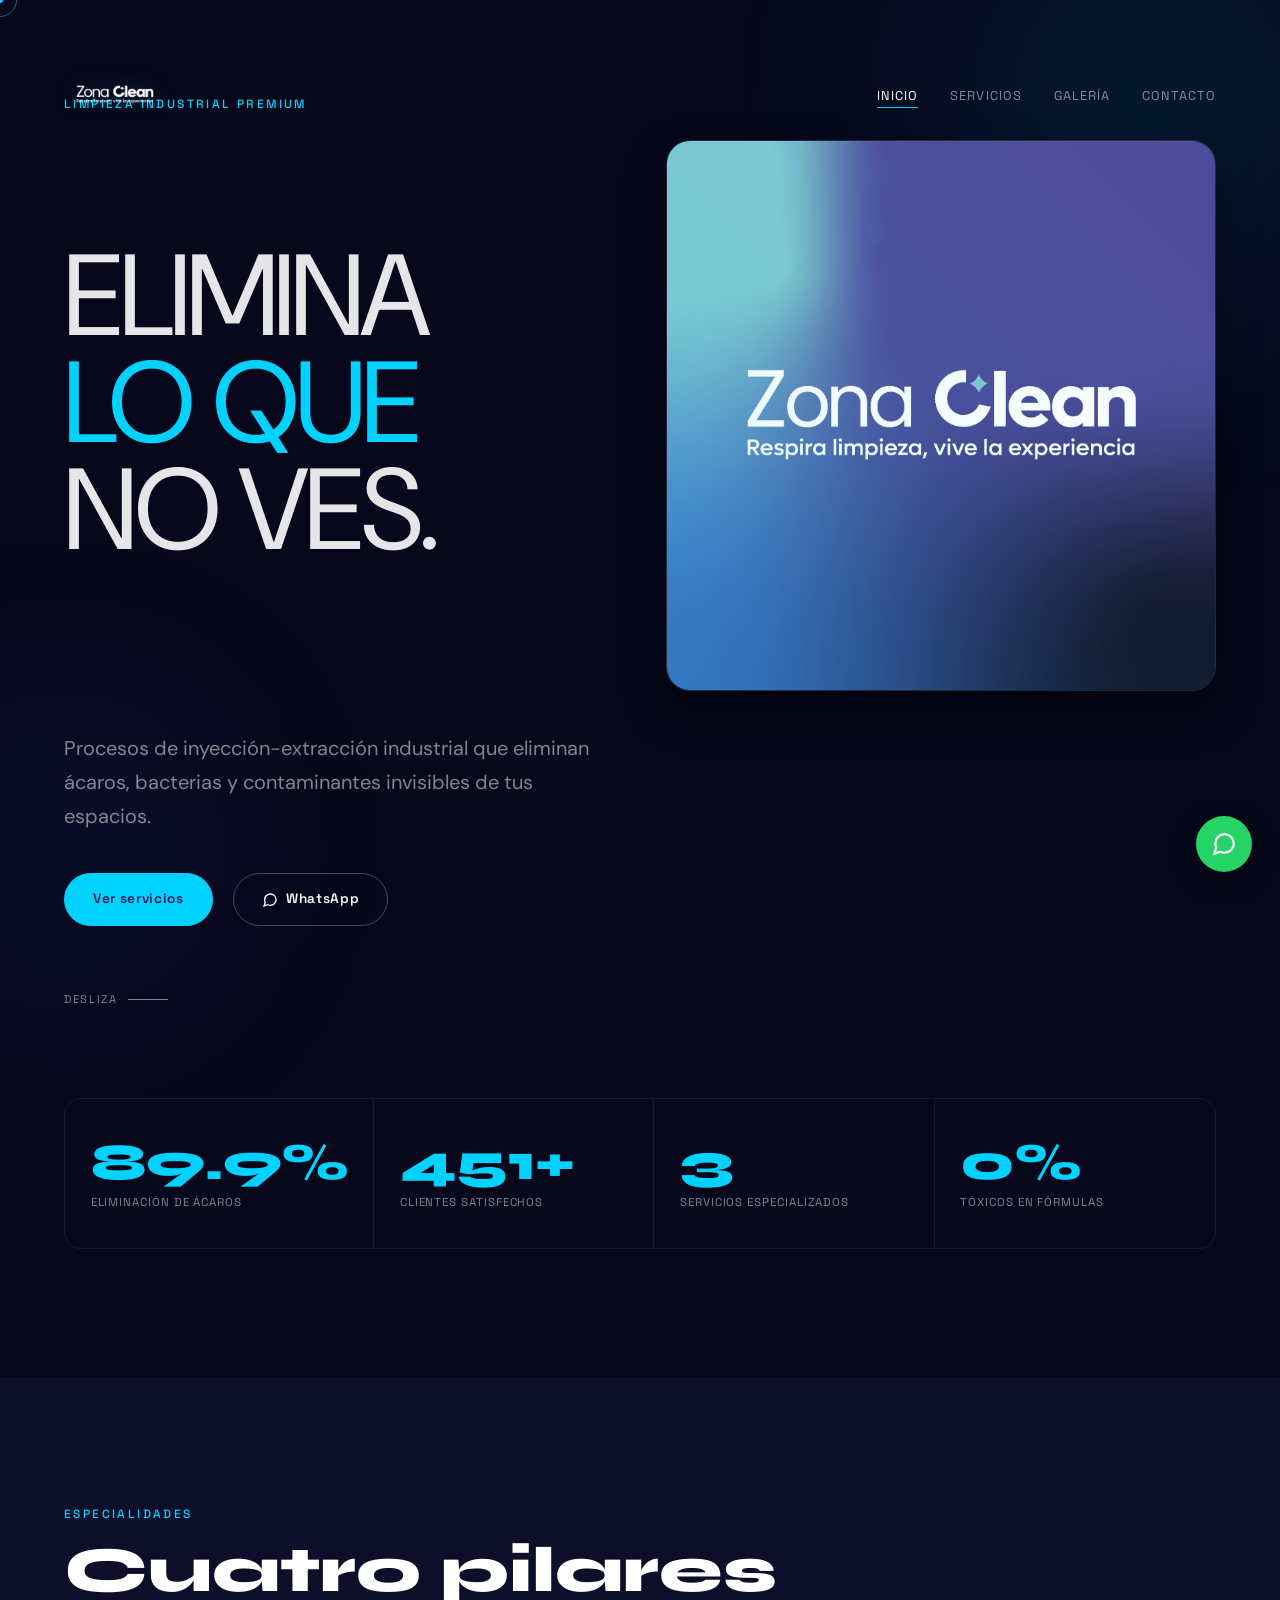
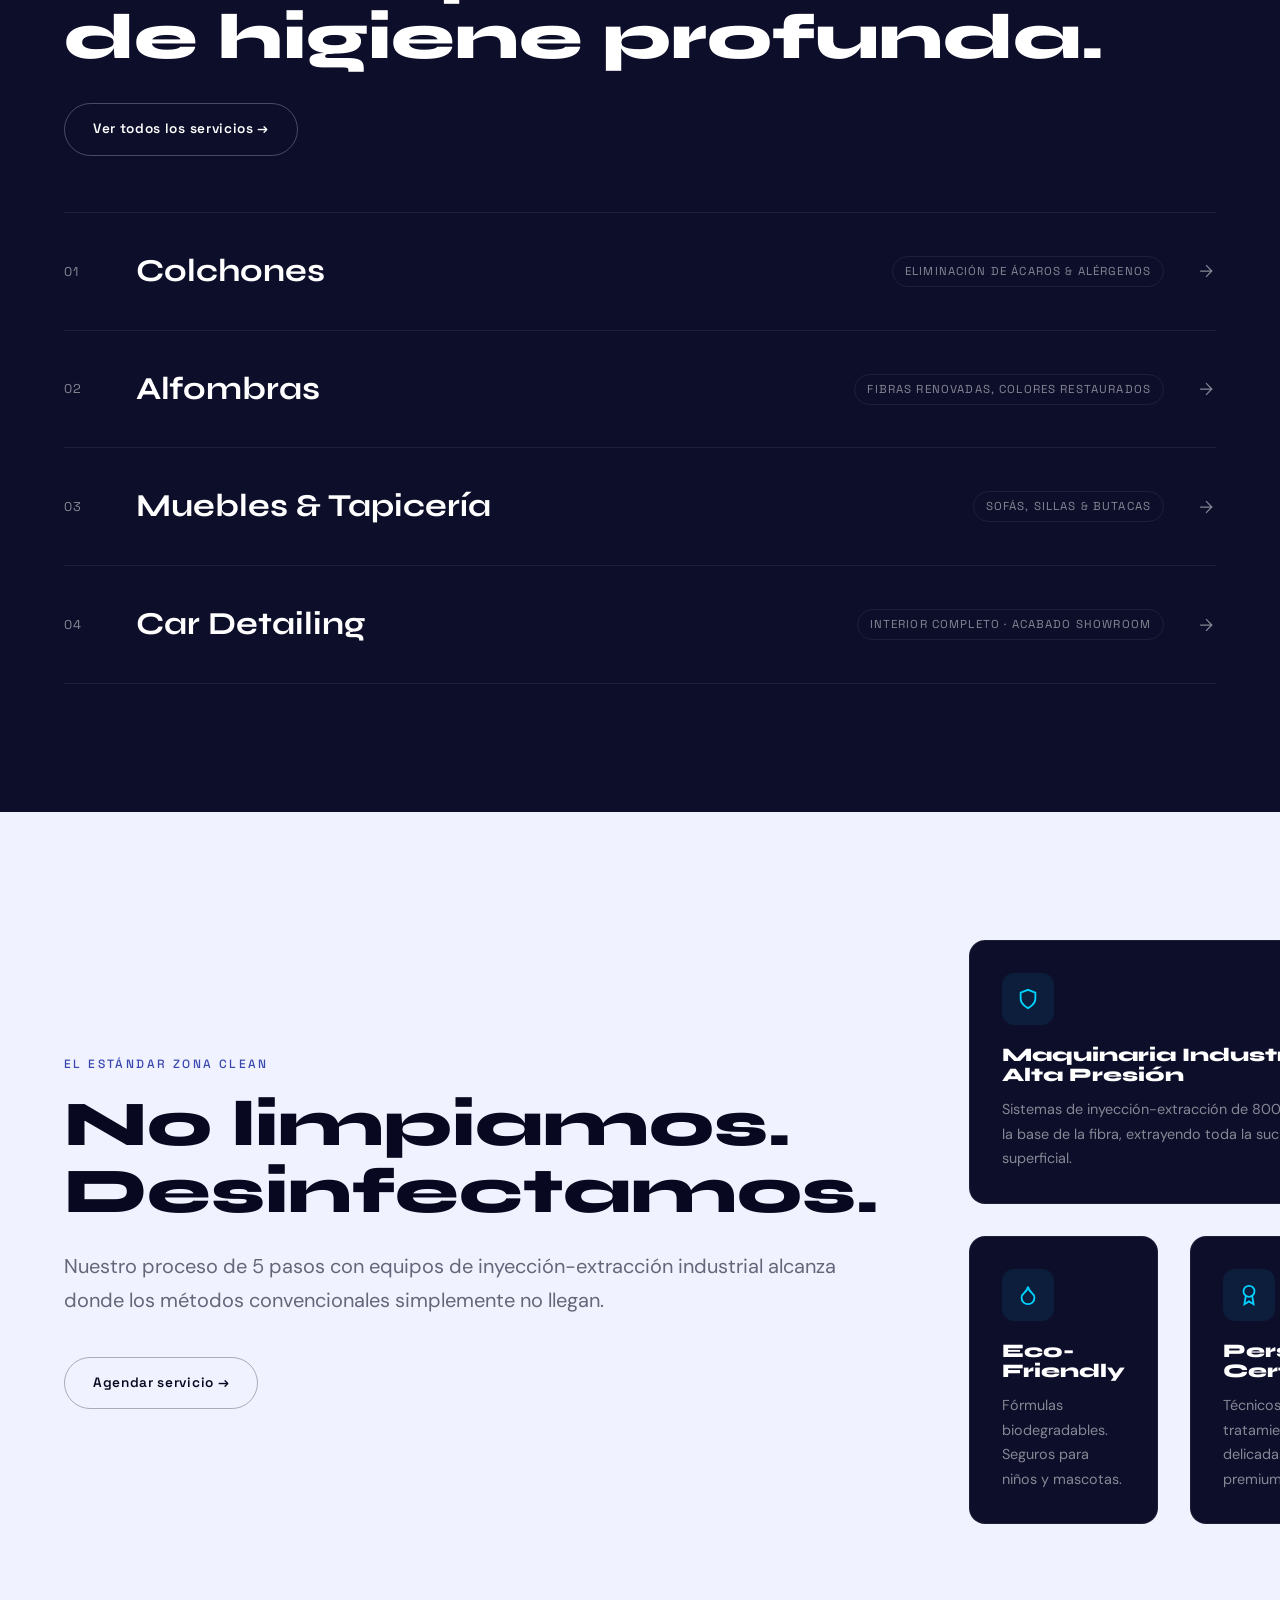
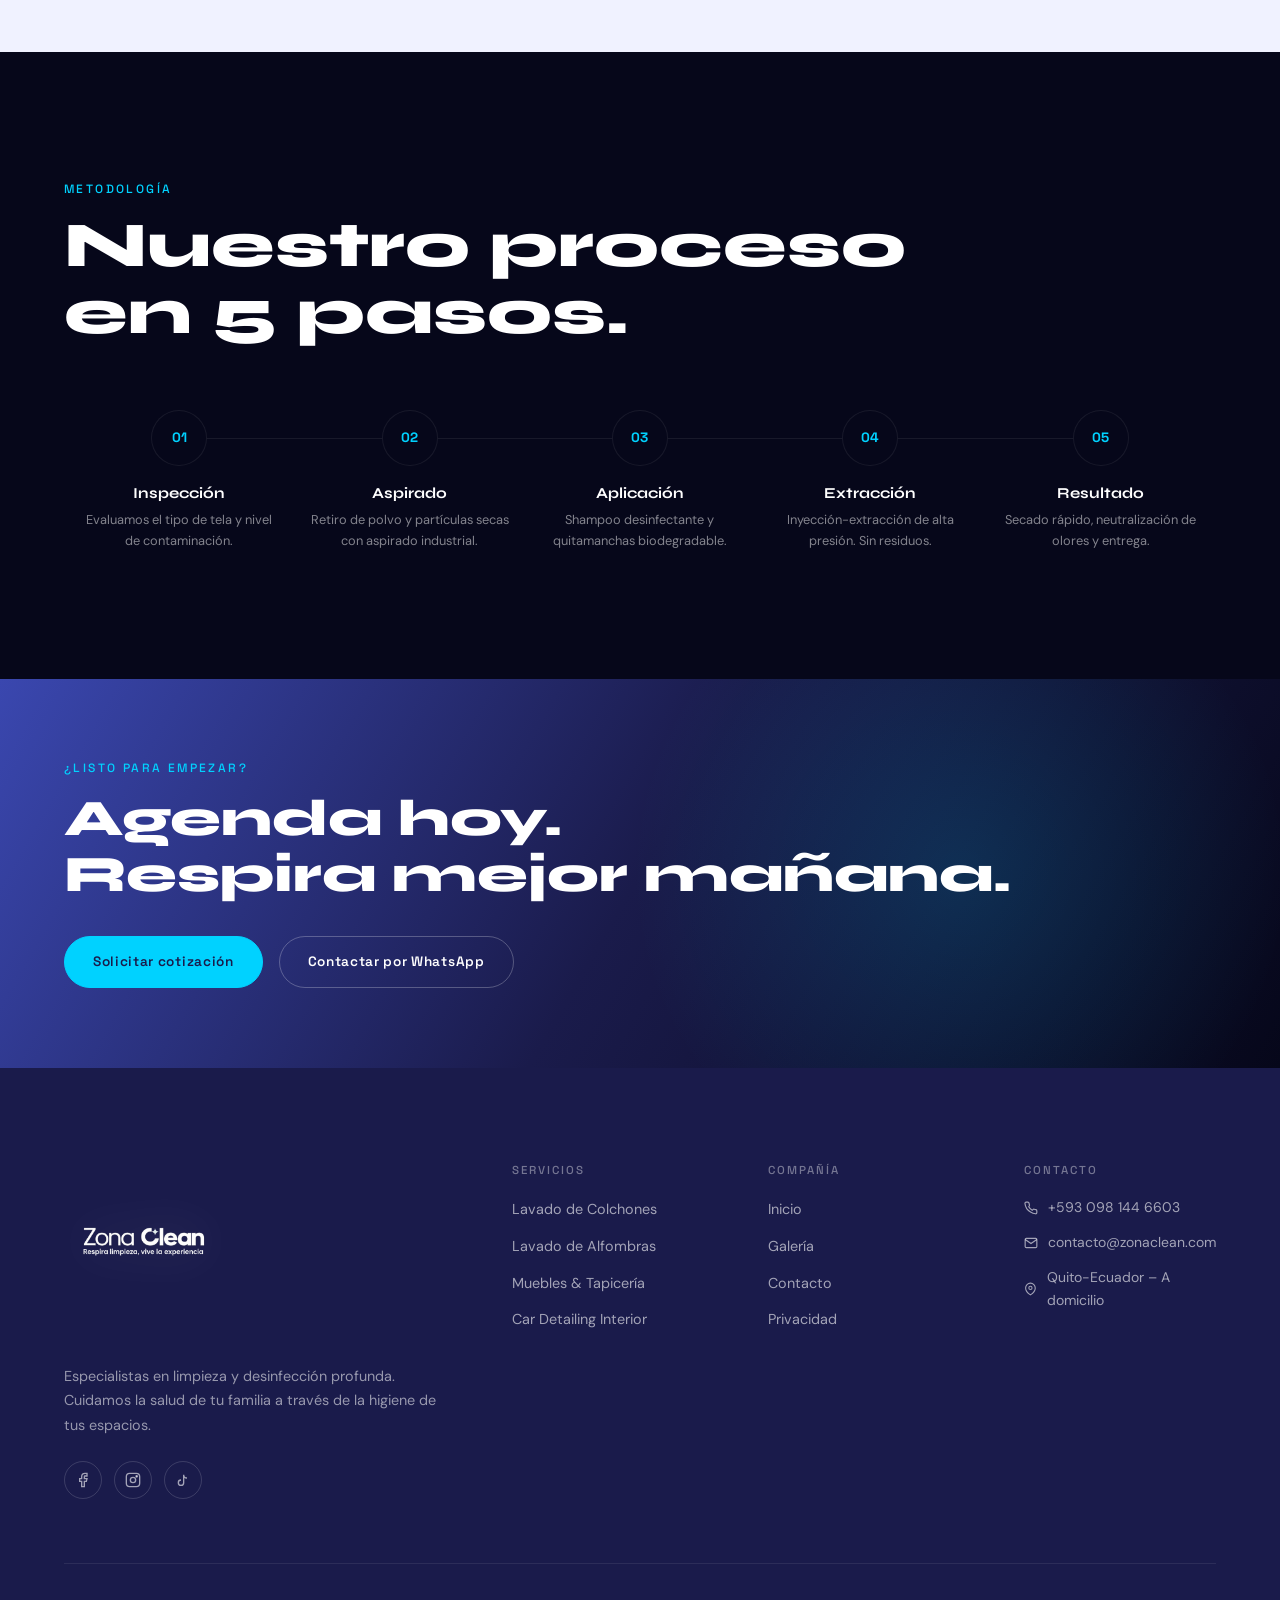
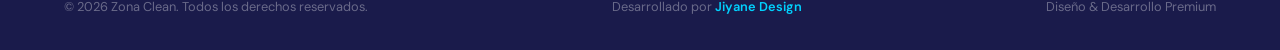
==== commit 03dc1be4: "🧹 Unificación de todos los marcadores a 'Foto' v3.1" ====
--- a/index.html
+++ b/index.html
@@ -9,7 +9,7 @@
 <link rel="preconnect" href="https://fonts.googleapis.com">
 <link rel="preconnect" href="https://fonts.gstatic.com" crossorigin>
 <link href="https://fonts.googleapis.com/css2?family=Syne:wght@400;700;800&family=DM+Sans:wght@300;400;500;600&family=Space+Grotesk:wght@300;500;700&display=swap" rel="stylesheet">
-<link rel="stylesheet" href="style.css?v=3.0">
+<link rel="stylesheet" href="style.css?v=3.1">
 </head>
 <body>
 
@@ -310,6 +310,6 @@
   if (headerCTA) headerCTA.style.display = window.scrollY > 200 ? 'inline-flex' : 'none';
 }, { passive: true });
 </script>
-<script src="main.js?v=3.0"></script>
+<script src="main.js?v=3.1"></script>
 </body>
 </html>
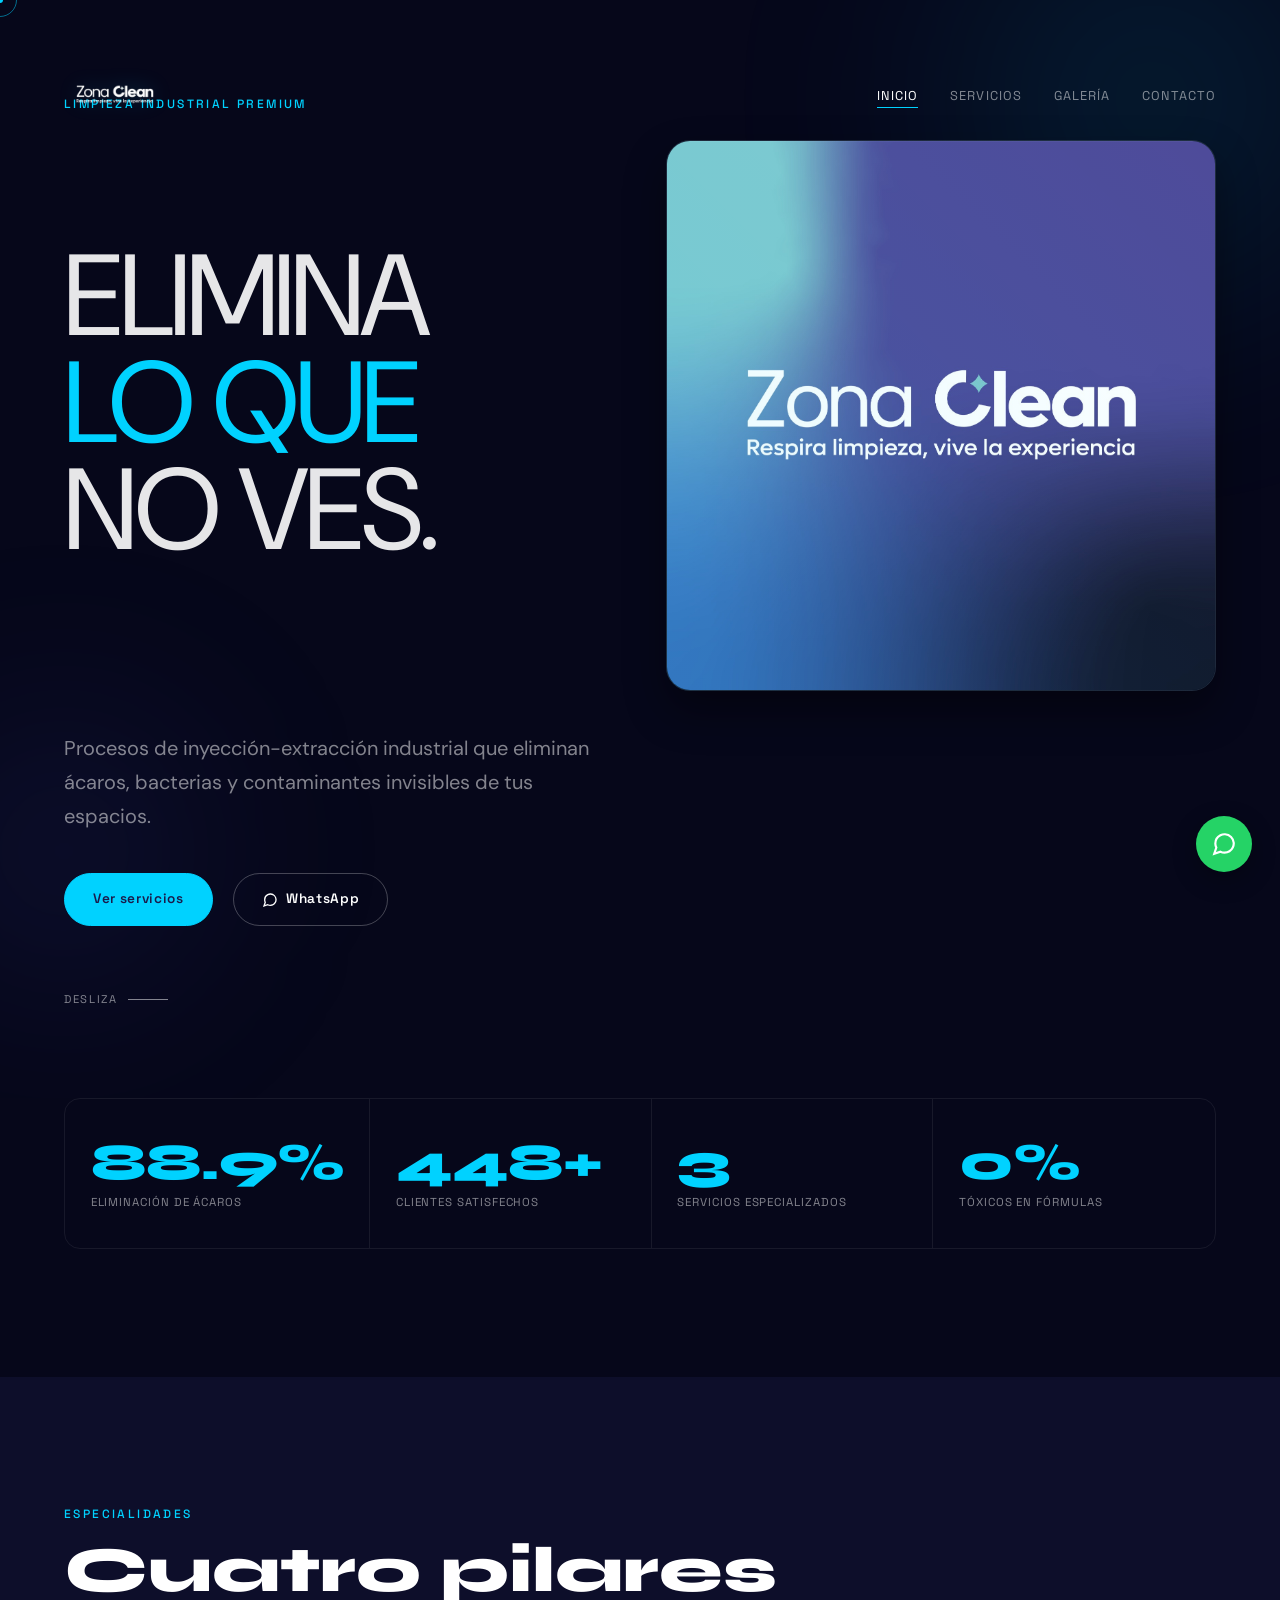
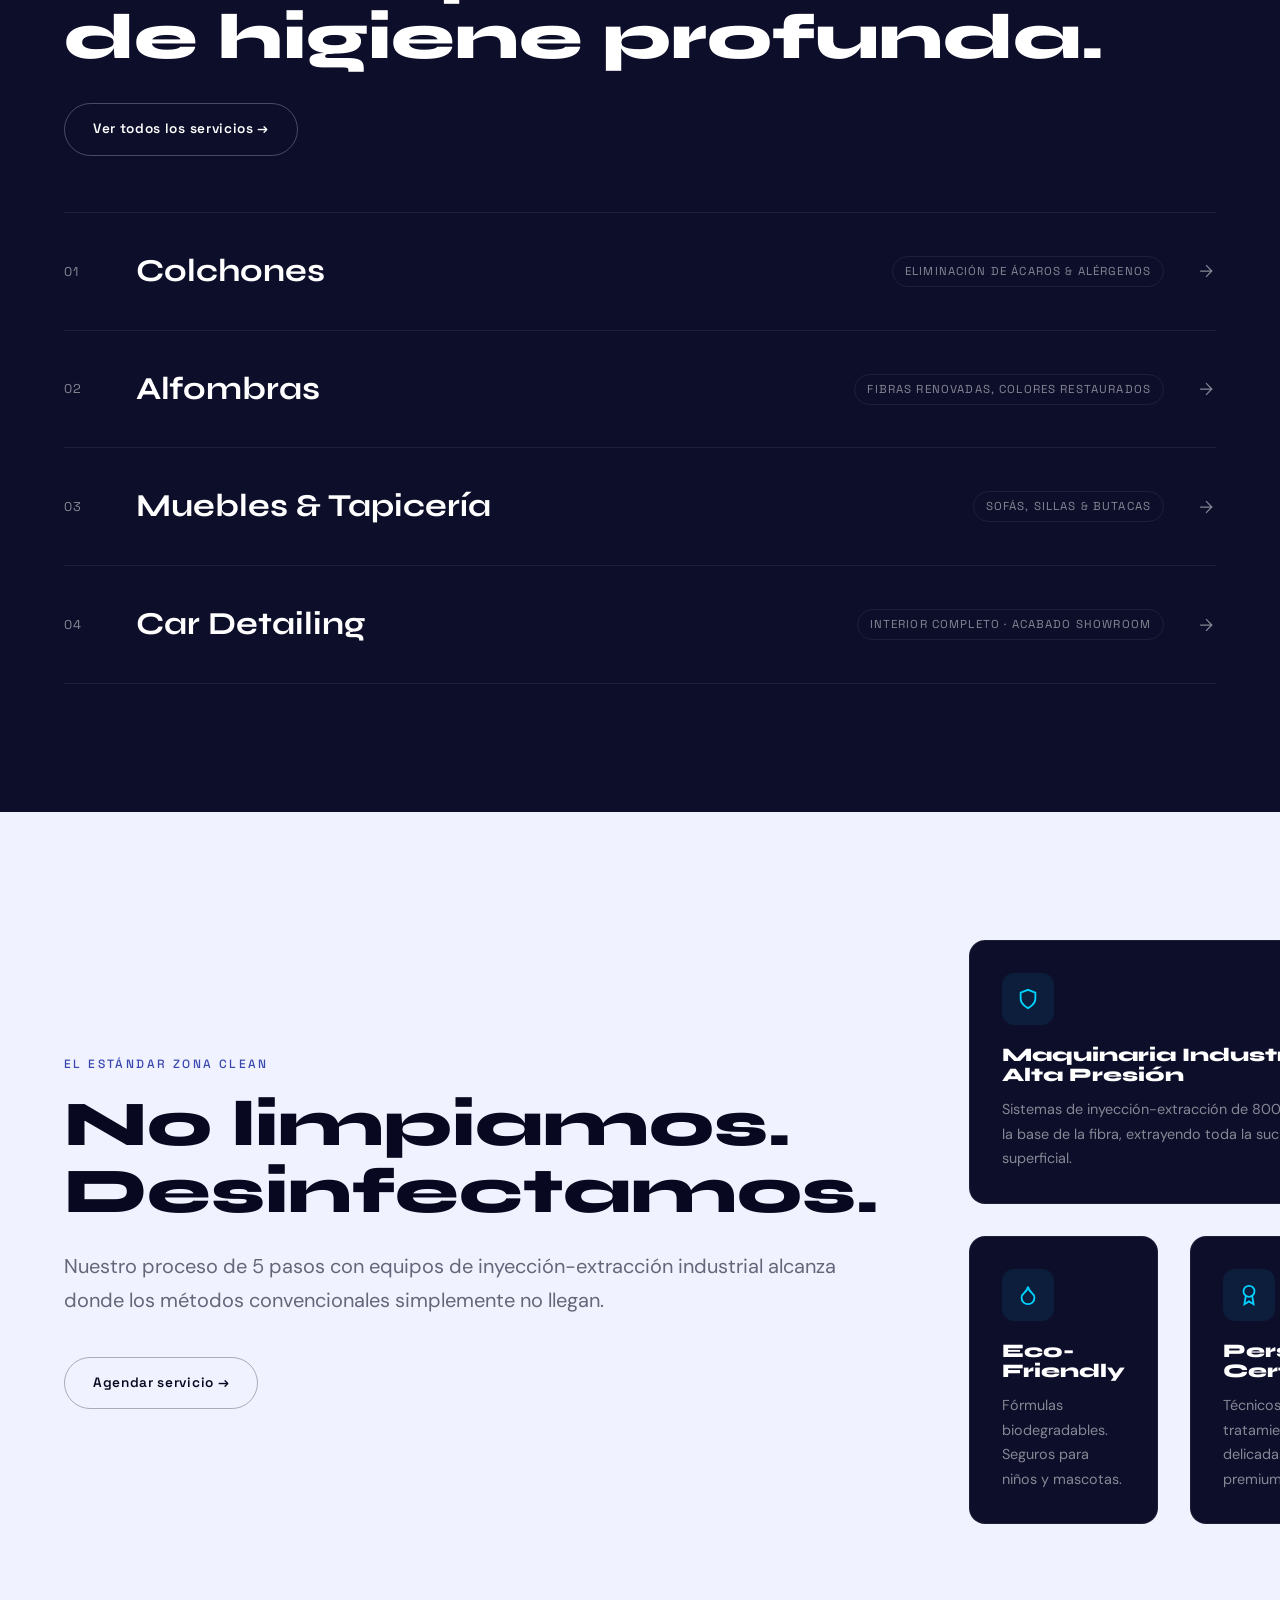
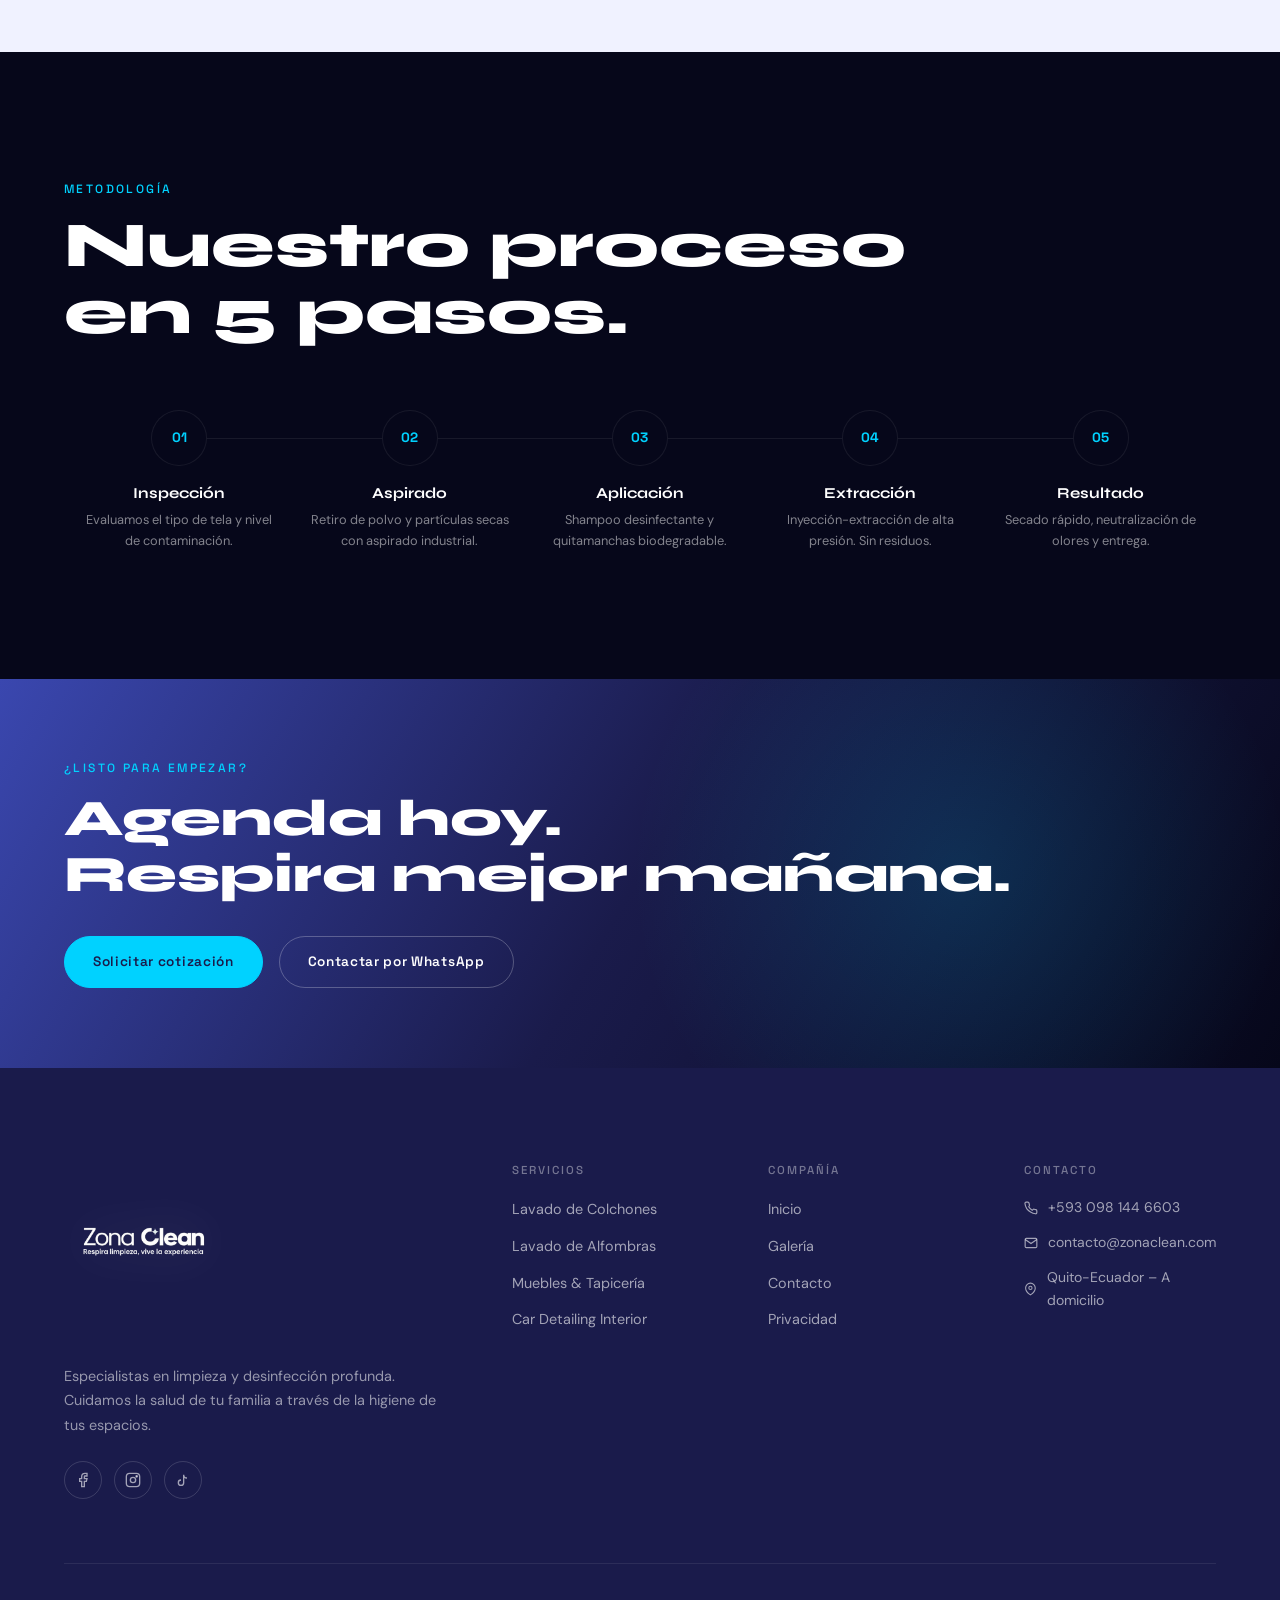
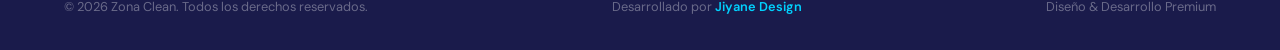
==== commit 1327109a: "🎨 Actualizado favicon a Logo negro.png v3.2" ====
--- a/index.html
+++ b/index.html
@@ -1,7 +1,7 @@
 <!DOCTYPE html>
 <html lang="es">
 <head>
-<link rel="icon" type="image/png" href="images/Logo blanco.png">
+<link rel="icon" type="image/png" href="images/Logo negro.png">
 <meta charset="UTF-8">
 <meta name="viewport" content="width=device-width,initial-scale=1.0">
 <title>Zona Clean | Limpieza & Desinfección Premium</title>
@@ -9,7 +9,7 @@
 <link rel="preconnect" href="https://fonts.googleapis.com">
 <link rel="preconnect" href="https://fonts.gstatic.com" crossorigin>
 <link href="https://fonts.googleapis.com/css2?family=Syne:wght@400;700;800&family=DM+Sans:wght@300;400;500;600&family=Space+Grotesk:wght@300;500;700&display=swap" rel="stylesheet">
-<link rel="stylesheet" href="style.css?v=3.1">
+<link rel="stylesheet" href="style.css?v=3.2">
 </head>
 <body>
 
@@ -310,6 +310,6 @@
   if (headerCTA) headerCTA.style.display = window.scrollY > 200 ? 'inline-flex' : 'none';
 }, { passive: true });
 </script>
-<script src="main.js?v=3.1"></script>
+<script src="main.js?v=3.2"></script>
 </body>
 </html>
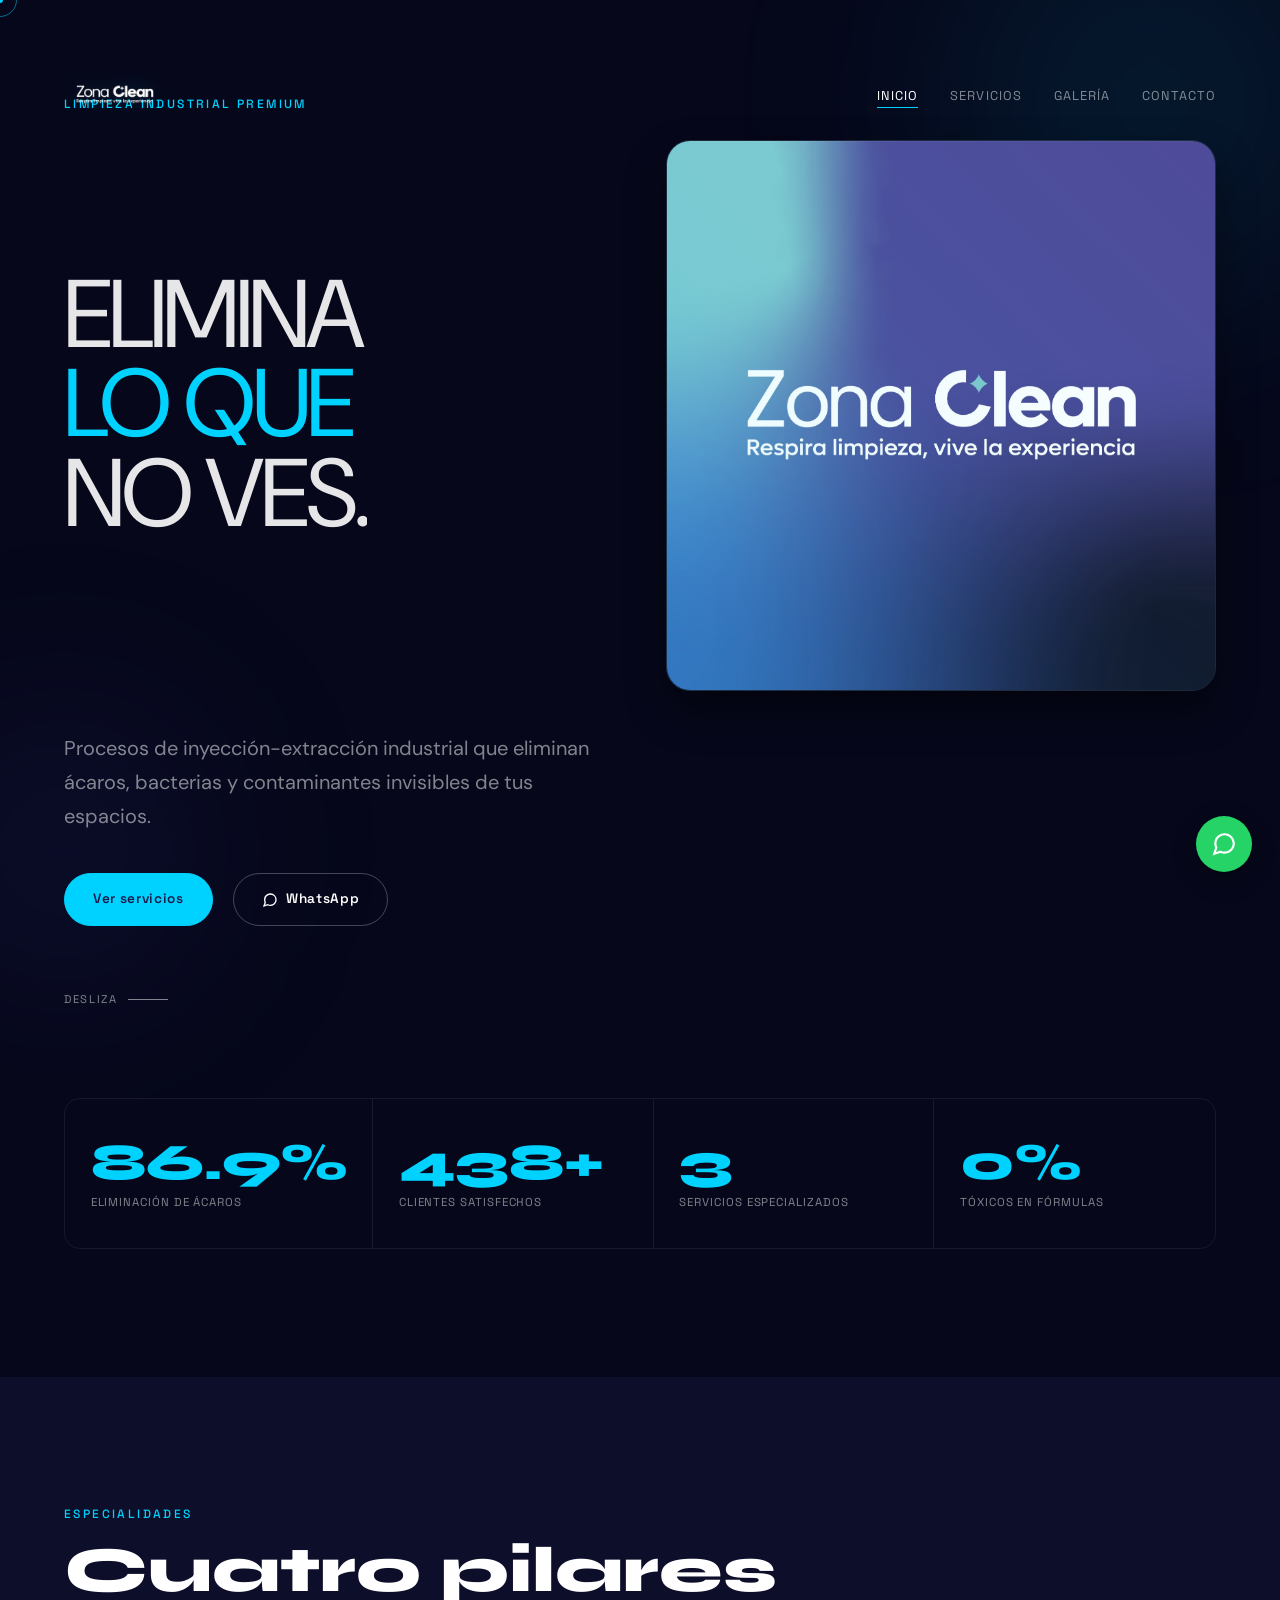
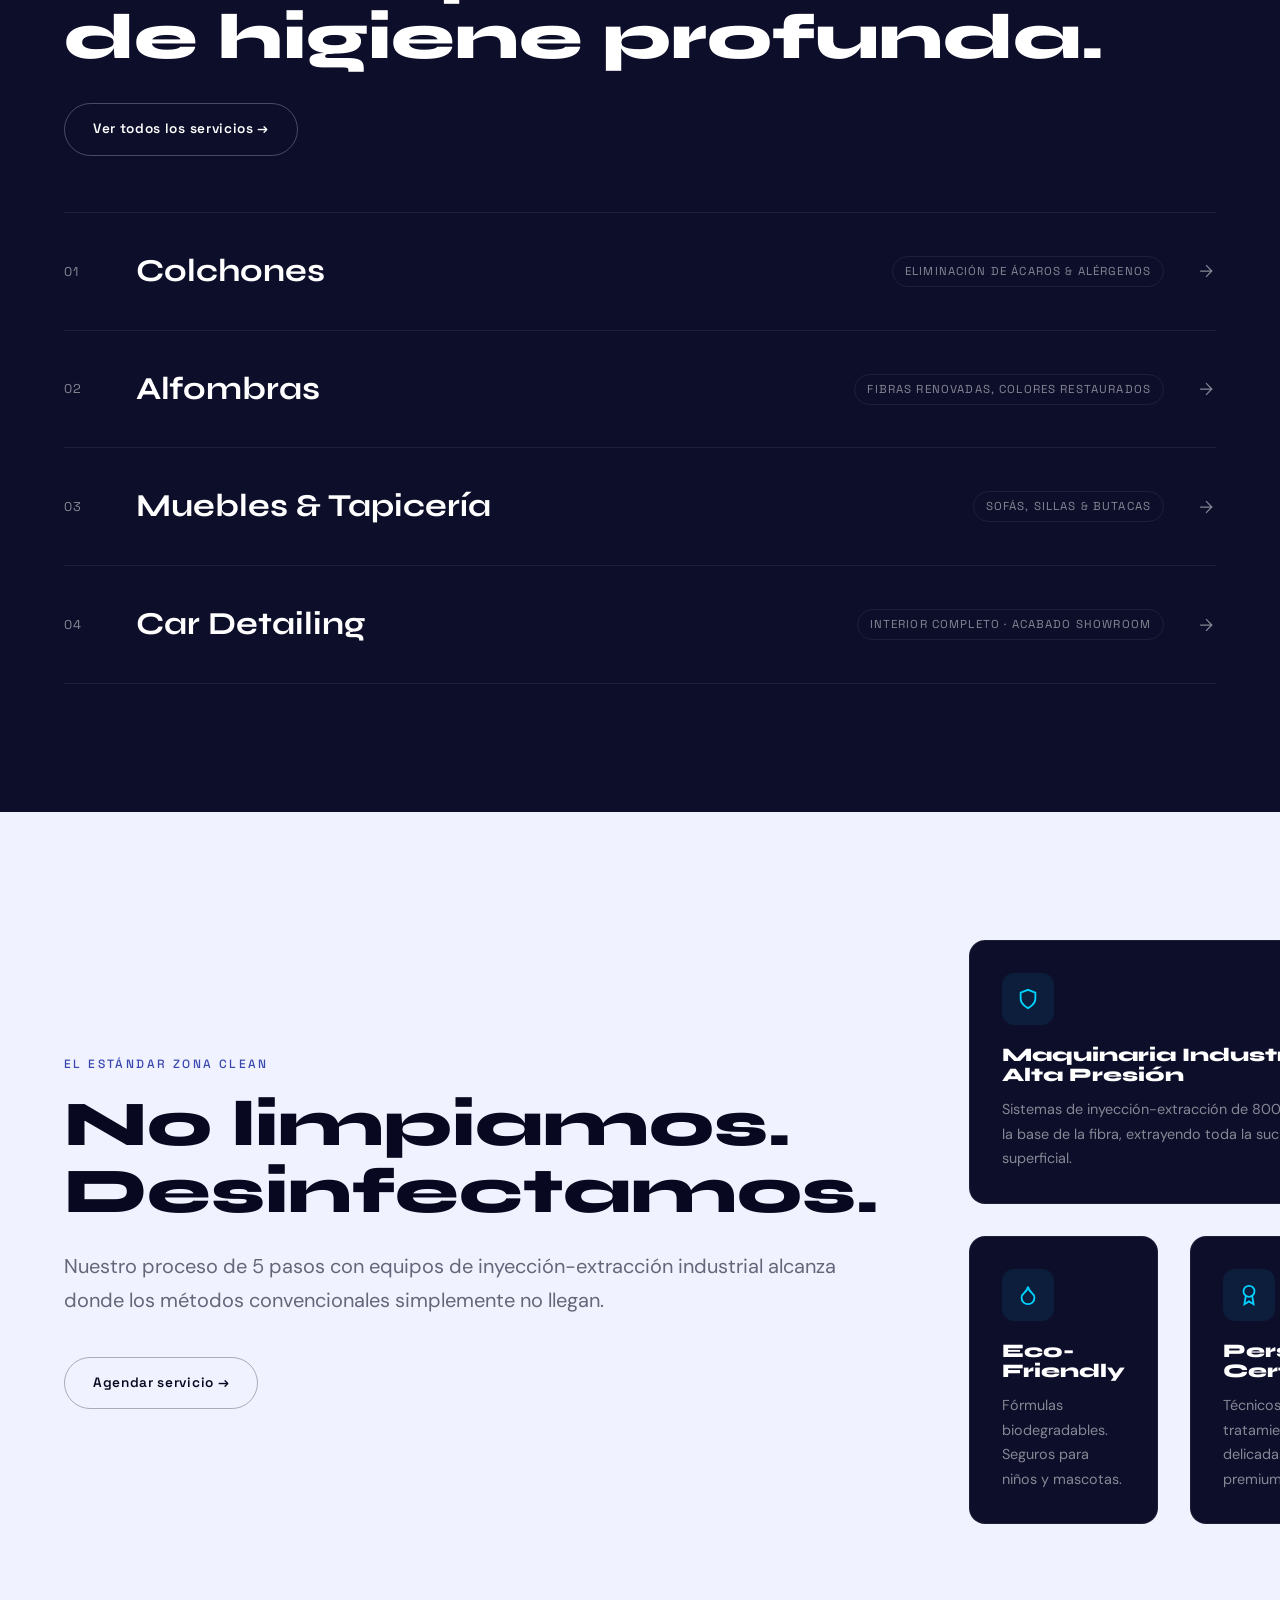
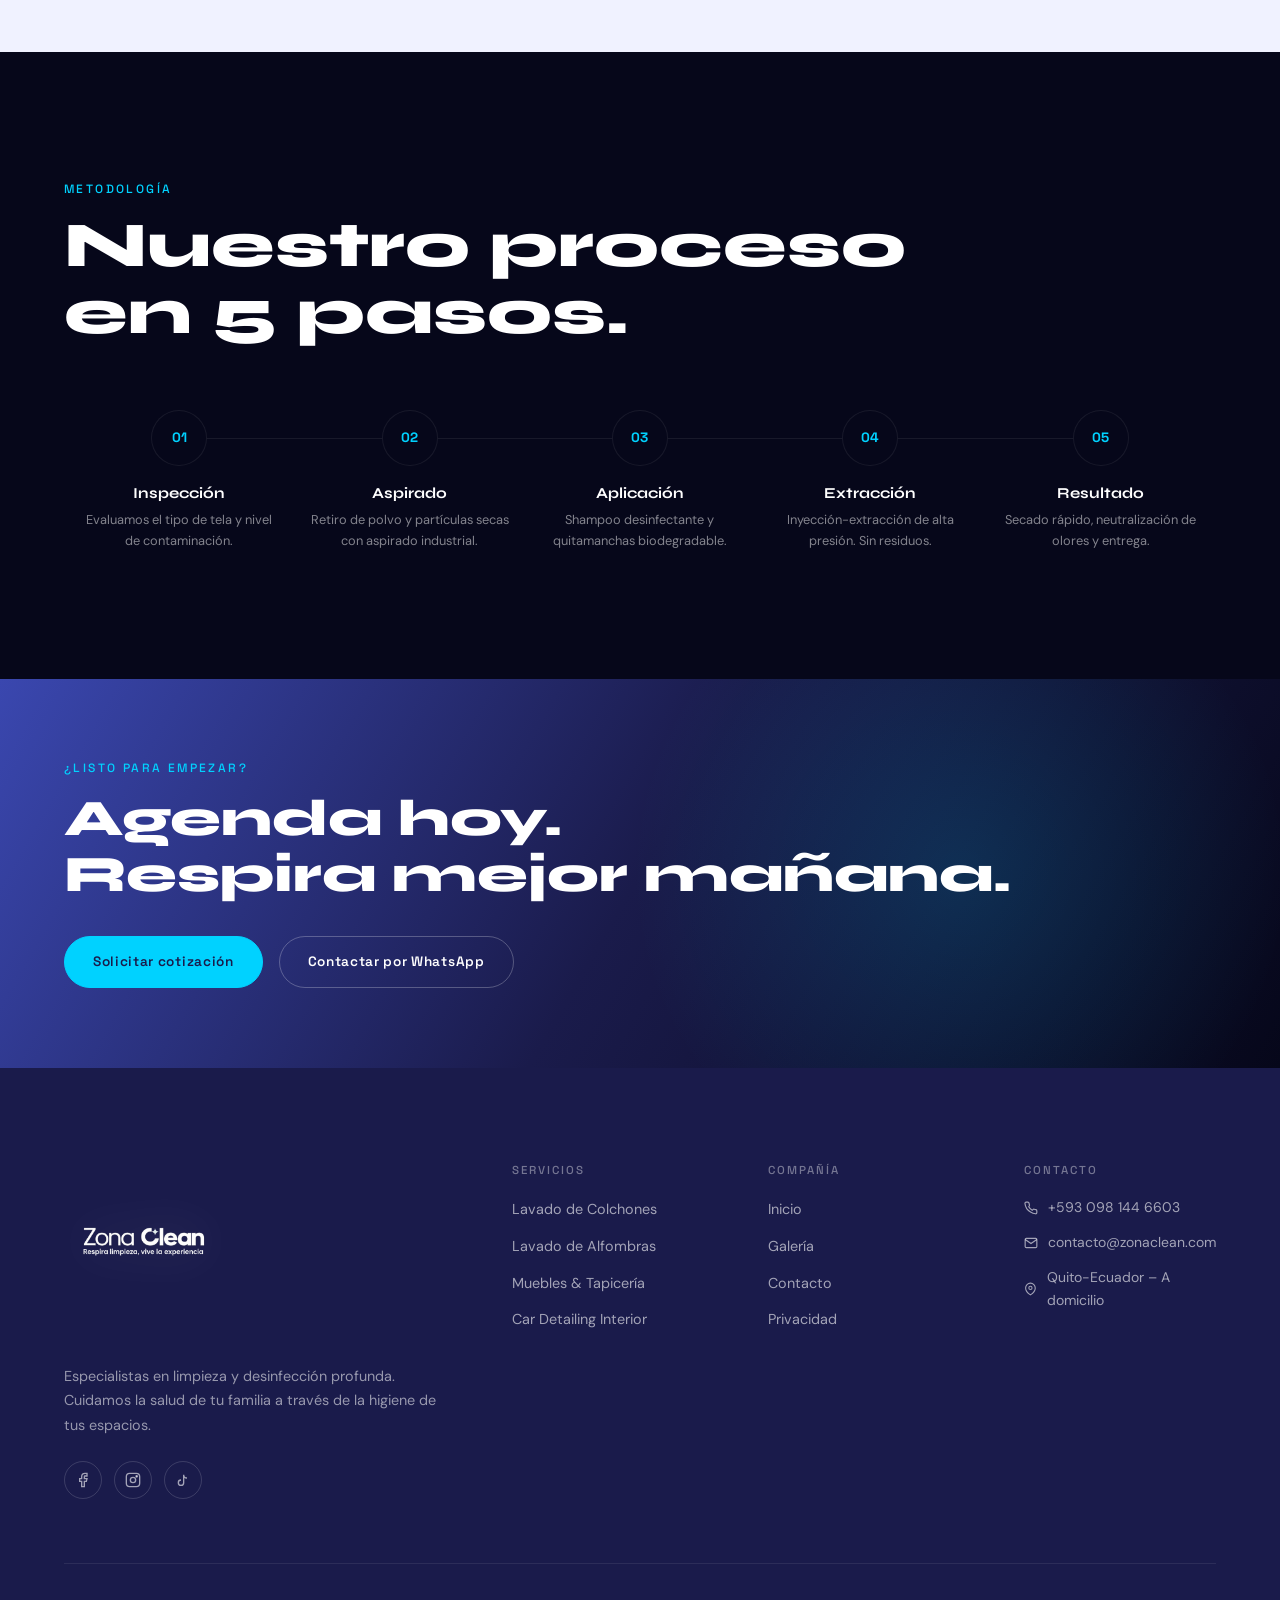
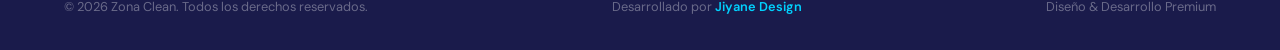
==== commit 4736d4fb: "🖋️ Ajuste final de tipografía 'Compromiso' v3.3" ====
--- a/index.html
+++ b/index.html
@@ -9,7 +9,7 @@
 <link rel="preconnect" href="https://fonts.googleapis.com">
 <link rel="preconnect" href="https://fonts.gstatic.com" crossorigin>
 <link href="https://fonts.googleapis.com/css2?family=Syne:wght@400;700;800&family=DM+Sans:wght@300;400;500;600&family=Space+Grotesk:wght@300;500;700&display=swap" rel="stylesheet">
-<link rel="stylesheet" href="style.css?v=3.2">
+<link rel="stylesheet" href="style.css?v=3.3">
 </head>
 <body>
 
@@ -310,6 +310,6 @@
   if (headerCTA) headerCTA.style.display = window.scrollY > 200 ? 'inline-flex' : 'none';
 }, { passive: true });
 </script>
-<script src="main.js?v=3.2"></script>
+<script src="main.js?v=3.3"></script>
 </body>
 </html>
--- a/style.css
+++ b/style.css
@@ -35,7 +35,7 @@
 
 /* ─── TYPOGRAPHY ─── */
 h1,h2,h3,h4,h5{font-family:var(--font-display);font-weight:800;line-height:1.05;overflow-wrap:break-word;word-wrap:break-word}
-.display{font-size:clamp(4rem,9vw,9.5rem);letter-spacing:-0.03em;text-transform:uppercase;line-height:.93;overflow-wrap:break-word;word-wrap:break-word}
+.display{font-size:clamp(2.5rem,7.5vw,7.2rem);letter-spacing:-0.04em;text-transform:uppercase;line-height:.93;overflow-wrap:normal;word-break:keep-all}
 .section-label{font-family:var(--font-mono);font-size:.75rem;letter-spacing:.2em;text-transform:uppercase;color:var(--c-accent);font-weight:500}
 .section-title{font-size:clamp(2.2rem,5vw,4rem);line-height:1.05}
 .lead{font-size:clamp(1rem,1.8vw,1.25rem);color:var(--c-muted);line-height:1.7}
@@ -276,7 +276,7 @@
   /* Footer logo: big on mobile since it's stacked */
   .footer-logo{height:clamp(80px,25vw,130px) !important}
   /* Prevent horizontal overflow */
-  .display{font-size:clamp(1.8rem,10vw,9.5rem);word-break:keep-all;overflow-wrap:normal}
+  .display{font-size:clamp(1.5rem,8.5vw,4rem);word-break:keep-all;overflow-wrap:normal;letter-spacing:-0.05em}
   section,.hero{overflow-x:hidden}
 }
 @media(max-width:480px){
@@ -286,8 +286,7 @@
   .stat-label{font-size:.6rem;letter-spacing:.05em}
   .process-steps{grid-template-columns:1fr}
   .gallery-masonry{columns:1}
-  /* Hero display title */
-  .display{font-size:clamp(2rem,11vw,9.5rem);letter-spacing:-0.02em}
+
   .section-title{font-size:clamp(1.3rem,7vw,2.5rem);letter-spacing:-0.01em;word-break:break-word}
   /* Buttons side by side */
   .hero-actions{flex-wrap:wrap;gap:.75rem}
